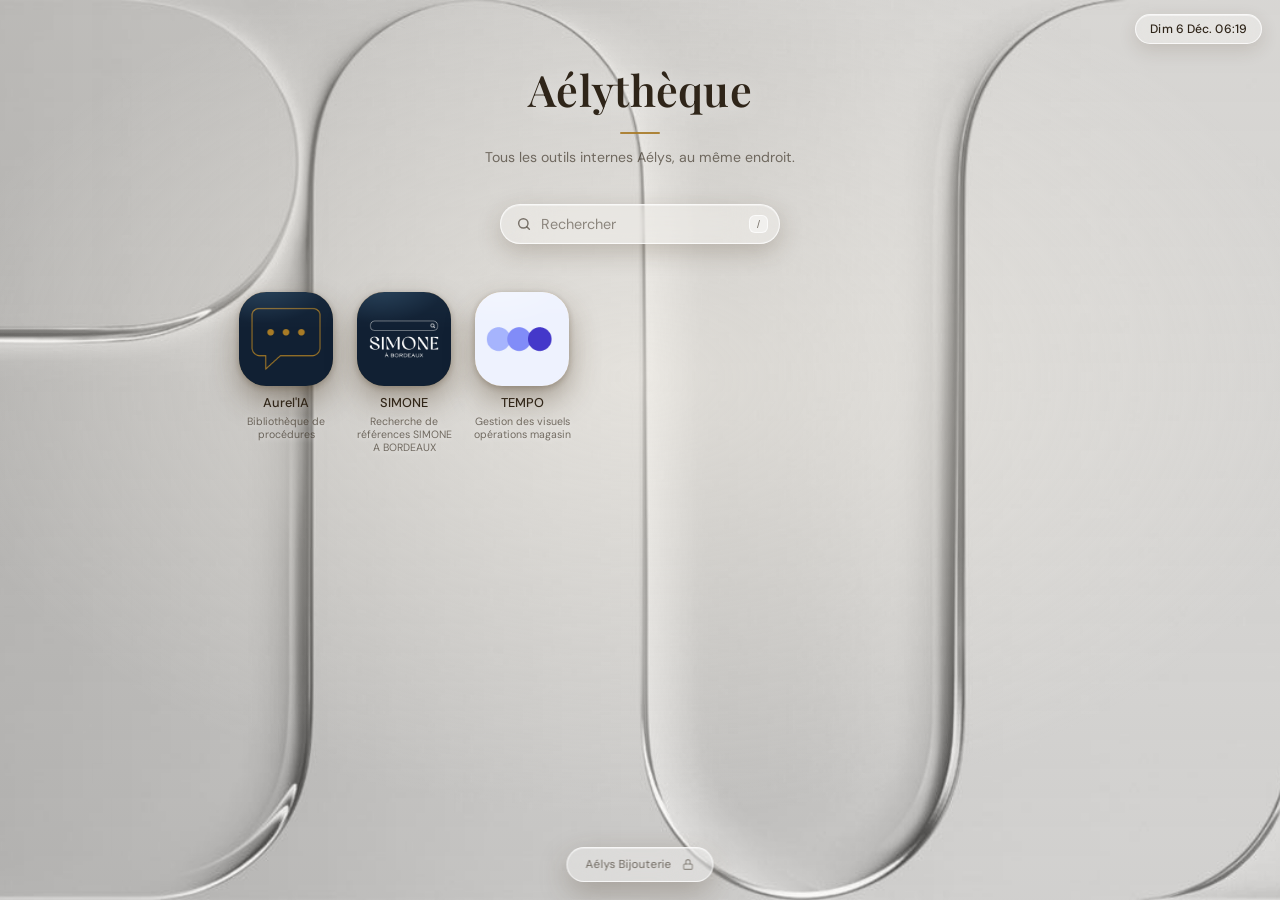
==== index.html @ 405a25e2 "Update index.html" ====
<!DOCTYPE html>
<html lang="fr">
<head>
<meta charset="UTF-8" />
<meta name="viewport" content="width=device-width, initial-scale=1.0" />
<meta name="theme-color" content="#cfc6b6" />
<title>Aélysthèque</title>
  <link rel="icon" type="image/x-icon" href="favicon.ico" />
  <link rel="icon" type="image/png" sizes="32x32" href="favicon-32x32.png" />
  <link rel="icon" type="image/png" sizes="16x16" href="favicon-16x16.png" />
  <link rel="apple-touch-icon" sizes="180x180" href="apple-touch-icon.png" />
<link rel="preconnect" href="https://fonts.googleapis.com" />
<link rel="preconnect" href="https://fonts.gstatic.com" crossorigin />
<link href="https://fonts.googleapis.com/css2?family=Playfair+Display:wght@500;600&family=DM+Sans:wght@300;400;500&display=swap" rel="stylesheet" />
<style>
  :root {
    --ink: #2f2519;
    --ink-soft: rgba(47,37,25,.62);
    --glass: rgba(255,255,255,.34);
    --glass-edge: rgba(255,255,255,.75);
    --gold-light: #A87B27;
  }
  * { box-sizing: border-box; -webkit-tap-highlight-color: transparent; }
  html { -webkit-text-size-adjust: 100%; color-scheme: light; }
  body {
    margin: 0;
    min-height: 100vh;
    background: #cfc6b6;
    font-family: -apple-system, BlinkMacSystemFont, 'SF Pro Display', 'SF Pro Text', 'Segoe UI', 'DM Sans', sans-serif;
    color: var(--ink);
    -webkit-font-smoothing: antialiased;
  }

  /* ── Fond d'écran Apple « champagne » ────────────────────────── */
  .wallpaper { position: fixed; inset: 0; z-index: -1; background-color: #cfc6b6;
    background-image: url("wallpaper.jpg");
    background-size: cover; background-position: center; background-repeat: no-repeat; }
  .wallpaper::after {            /* voile : le visuel passe en fondu derrière les apps */
    content: ""; position: absolute; inset: 0;
    background:
      radial-gradient(ellipse 75% 65% at 50% 42%, rgba(250,246,238,.50), rgba(250,246,238,0) 75%),
      linear-gradient(180deg, rgba(247,242,233,.30), rgba(247,242,233,.18));
    -webkit-backdrop-filter: blur(0px) saturate(0); backdrop-filter: blur(0px) saturate(0);
  }

  /* Horloge façon barre de menus macOS */
  .menuclock {
    position: fixed; top: 14px; right: 18px; z-index: 5;
    padding: 6px 14px; border-radius: 999px; font-size: .76rem; font-weight: 500; letter-spacing: .1px;
    color: var(--ink); text-transform: capitalize; white-space: nowrap;
    border: 1px solid var(--glass-edge); background: var(--glass);
    -webkit-backdrop-filter: blur(24px) saturate(1.8); backdrop-filter: blur(24px) saturate(1.8);
    box-shadow: inset 0 1px 0 rgba(255,255,255,.5), 0 6px 18px rgba(70,52,28,.14);
    font-variant-numeric: tabular-nums;
  }

  /* ── En-tête ─────────────────────────────────────────────────── */
  header { padding: 60px 24px 6px; text-align: center; }
  header .wordmark {
    font-family: 'Playfair Display', serif;
    font-weight: 600;
    font-size: clamp(2rem, 5.5vw, 2.7rem);
    letter-spacing: .3px;
    text-shadow: 0 2px 24px rgba(255,255,255,.5);
  }
  header .rule { width: 40px; height: 2px; background: var(--gold-light); margin: 14px auto; border-radius: 2px; opacity: .9; }
  header p { margin: 0 auto; max-width: 380px; color: var(--ink-soft); font-size: .88rem; line-height: 1.4; }

  /* ── Recherche : pastille de verre liquide ───────────────────── */
  .search-wrap { display: flex; justify-content: center; padding: 30px 24px 4px; }
  .sbox { position: relative; width: 100%; max-width: 280px;
    transition: max-width .3s cubic-bezier(.2,.8,.2,1); }
  .sbox:focus-within { max-width: 360px; }
  .sbox kbd { position: absolute; right: 12px; top: 50%; transform: translateY(-50%); pointer-events: none;
    font: 500 .68rem -apple-system, BlinkMacSystemFont, 'SF Pro Text', 'Segoe UI', sans-serif; color: var(--ink-soft);
    padding: 2px 7px; border-radius: 6px; background: rgba(255,255,255,.45); border: 1px solid rgba(255,255,255,.7); }
  .sbox:focus-within kbd { display: none; }
  #search {
    width: 100%;
    padding: 10px 16px 10px 40px;
    border-radius: 999px;
    border: 1px solid var(--glass-edge);
    background:
      url("data:image/svg+xml;utf8,<svg xmlns='http://www.w3.org/2000/svg' viewBox='0 0 24 24' fill='none' stroke='%232f2519' stroke-opacity='.6' stroke-width='2.2' stroke-linecap='round'><circle cx='11' cy='11' r='7'/><path d='m20 20-3.5-3.5'/></svg>") no-repeat 15px 50% / 16px,
      var(--glass);
    -webkit-backdrop-filter: blur(24px) saturate(1.8);
            backdrop-filter: blur(24px) saturate(1.8);
    box-shadow: inset 0 1px 0 rgba(255,255,255,.38), inset 0 -1px 0 rgba(255,255,255,.06), 0 8px 24px rgba(70,52,28,.22);
    font: 400 .9rem -apple-system, BlinkMacSystemFont, 'SF Pro Text', 'Segoe UI', 'DM Sans', sans-serif;
    color: var(--ink);
    outline: none;
    transition: background-color .2s ease, box-shadow .2s ease;
  }
  #search::placeholder { color: rgba(47,37,25,.5); }
  #search:focus { box-shadow: inset 0 1px 0 rgba(255,255,255,.5), 0 0 0 3px rgba(255,255,255,.18), 0 10px 30px rgba(70,52,28,.28); }

  /* ── Grille Launchpad ────────────────────────────────────────── */
  main { max-width: 860px; margin: 0 auto; padding: 44px 24px 120px; }
  .grid {
    display: grid;
    grid-template-columns: repeat(auto-fill, minmax(104px, 1fr));
    gap: 40px 14px;
    justify-items: center;
  }
  .tool {
    display: flex; flex-direction: column; align-items: center; gap: 9px;
    width: 100%; max-width: 112px;
    text-decoration: none; color: inherit;
    opacity: 0;
    animation: rise .55s cubic-bezier(.2,.8,.2,1) forwards;
    animation-delay: var(--d, 0ms);
  }
  @media (prefers-reduced-motion: reduce) {
    .tool { opacity: 1; animation: none; }
    .tool.reveal .tool-icon { animation: none; }
  }
  @keyframes rise {
    from { opacity: 0; transform: translateY(14px) scale(.94); }
    to   { opacity: 1; transform: none; }
  }

  /* Icône « liquid glass » : teinte + reflet spéculaire + bord lumineux */
  .tool-icon {
    width: 94px; height: 94px;
    border-radius: 27px;
    display: flex; align-items: center; justify-content: center;
    font-size: 2.4rem;
    background: var(--tile-bg, linear-gradient(155deg, #4a6fa8, #1b2f55));
    position: relative; overflow: hidden;
    box-shadow:
      0 14px 30px rgba(70,52,28,.38),
      0 2px 6px rgba(70,52,28,.28),
      inset 0 0 0 1px rgba(255,255,255,.26),
      inset 0 1.5px 1px rgba(255,255,255,.6),
      inset 0 -12px 20px rgba(255,255,255,.07);
    transition: transform .25s cubic-bezier(.2,.8,.2,1), box-shadow .25s ease;
  }
  .tool-icon img { width: 100%; height: 100%; object-fit: cover; display: block; }
  .tool-icon::after {            /* reflet de verre par-dessus l'icône */
    content: ""; position: absolute; inset: 0; border-radius: inherit; pointer-events: none; z-index: 3;
    background:
      radial-gradient(120% 75% at var(--mx, 25%) var(--my, -10%), rgba(255,255,255,.6), rgba(255,255,255,0) 58%),
      linear-gradient(180deg, rgba(255,255,255,.14), rgba(255,255,255,0) 40%);
    mix-blend-mode: soft-light;
  }
  .tool:hover .tool-icon {
    transform: translateY(-4px) scale(1.08);
    box-shadow: 0 22px 44px rgba(70,52,28,.45), 0 4px 10px rgba(70,52,28,.3),
      inset 0 0 0 1px rgba(255,255,255,.34), inset 0 1.5px 1px rgba(255,255,255,.7), inset 0 -12px 20px rgba(255,255,255,.1);
  }
  .tool:active .tool-icon { transform: scale(.93); transition-duration: .08s; }
  .tool:focus-visible .tool-icon { outline: 3px solid rgba(47,37,25,.45); outline-offset: 3px; }

  .tool-name {
    font-size: .8rem; font-weight: 500; text-align: center; line-height: 1.25; max-width: 108px;
    text-shadow: 0 1px 8px rgba(255,255,255,.55);
  }
  .tool-desc {
    font-size: .66rem; color: var(--ink-soft); text-align: center; line-height: 1.25; max-width: 108px;
    text-shadow: 0 1px 6px rgba(255,255,255,.5); margin-top: -5px;
  }

  /* ── Outil pas encore sorti ──────────────────────────────────── */
  .tool.locked { cursor: default; }
  .tool.locked:hover .tool-icon, .tool.locked:active .tool-icon { transform: none; }
  .tool-icon .teaser { position: absolute; inset: 0; width: 100%; height: 100%; object-fit: cover;
    filter: blur(8px) saturate(1.3); transform: scale(1.5); }
  .lock {
    position: absolute; inset: 0; z-index: 2;
    display: flex; flex-direction: column; align-items: center; justify-content: center; gap: 3px;
    background: rgba(70,52,28,.40);
    -webkit-backdrop-filter: blur(3px) saturate(1.4); backdrop-filter: blur(3px) saturate(1.4);
    text-align: center; padding: 4px; color: #fff;
  }
  .lock .cd { font-size: .86rem; font-weight: 500; font-variant-numeric: tabular-nums; letter-spacing: .2px; line-height: 1.1;
    text-shadow: 0 1px 8px rgba(70,52,28,.4); }
  .lock .at { font-size: .54rem; letter-spacing: .8px; text-transform: uppercase; opacity: .9; line-height: 1.2; }
  .lock svg { width: 14px; height: 14px; opacity: .92; }
  .blur { filter: blur(5px); user-select: none; pointer-events: none; }

  .tool.reveal .tool-icon { animation: unveil 1.1s cubic-bezier(.2,.8,.2,1) both; }
  @keyframes unveil {
    from { filter: blur(12px) brightness(1.4); transform: scale(1.18); }
    to   { filter: none; transform: none; }
  }

  .empty { text-align: center; color: var(--ink-soft); font-size: .9rem; max-width: 380px; margin: 40px auto 0; line-height: 1.5; }

  /* ── Pied : pastille de verre flottante, façon Dock ──────────── */
  footer {
    position: fixed; left: 50%; bottom: 18px; transform: translateX(-50%);
    display: flex; align-items: center; gap: 10px;
    padding: 9px 18px; border-radius: 999px; white-space: nowrap;
    font-size: .72rem; color: var(--ink-soft);
    border: 1px solid var(--glass-edge);
    background: var(--glass);
    -webkit-backdrop-filter: blur(24px) saturate(1.8); backdrop-filter: blur(24px) saturate(1.8);
    box-shadow: inset 0 1px 0 rgba(255,255,255,.35), 0 10px 30px rgba(70,52,28,.28);
  }
  footer .admin-link { display: inline-flex; color: inherit; opacity: .7; transition: opacity .15s ease; }
  footer .admin-link:hover, footer .admin-link:focus-visible { opacity: 1; }
  footer .admin-link svg { width: 13px; height: 13px; }

  @media (max-width: 420px) {
    .grid { grid-template-columns: repeat(3, 1fr); gap: 34px 8px; }
    .tool-icon { width: 80px; height: 80px; border-radius: 23px; }
  }
</style>
</head>
<body>

<div class="wallpaper" aria-hidden="true"></div>
<div class="menuclock" id="clock" aria-hidden="true"></div>

<header>
  <div class="wordmark">Aélythèque</div>
  <div class="rule"></div>
  <p>Tous les outils internes Aélys, au même endroit.</p>
</header>

<div class="search-wrap">
  <div class="sbox">
    <input id="search" type="search" placeholder="Rechercher" autocomplete="off" aria-label="Rechercher un outil" />
    <kbd>/</kbd>
  </div>
</div>

<main>
  <div id="grid" class="grid"></div>
  <p id="emptyMsg" class="empty" style="display:none;"></p>
</main>

<footer>Aélys Bijouterie
  <a class="admin-link" href="admin.html" aria-label="Administration" title="Administration">
    <svg viewBox="0 0 24 24" fill="none" stroke="currentColor" stroke-width="2" stroke-linecap="round" stroke-linejoin="round"><rect x="4" y="11" width="16" height="10" rx="2"/><path d="M8 11V7a4 4 0 0 1 8 0v4"/></svg>
  </a>
</footer>

<script src="config.js"></script>
<script>
  // ═══════════════════════════════════════════════════════════════
  //  La liste des outils est maintenant gérée depuis admin.html.
  //  Cette liste n'est qu'un FILET DE SÉCURITÉ : affichée seulement
  //  si la base est injoignable et qu'aucune copie n'est en mémoire.
  // ═══════════════════════════════════════════════════════════════
  const FALLBACK = [
    { id: 'f1', name: "Aurel'IA", desc: "Bibliothèque de procédures", url: "https://chatbot-alpha-sepia-22.vercel.app/", icon: "📚", image: "aureil-ia-icon.jpg", color: "#A87B27" },
    { id: 'f2', name: "SIMONE", desc: "Recherche de références SIMONE A BORDEAUX", url: "https://recherche-reference-simone.netlify.app/", icon: "🔍", image: "simone-icon.jpg", color: "#A87B27" },
    { id: 'f3', name: "TEMPO", desc: "Gestion des visuels opérations magasin", url: "https://pac-aelys.vercel.app/connexion-boutique", icon: "🖼️", image: "tempo.jpg", color: "#A87B27" }
  ];

  const CFG = window.AELYS_CONFIG || {};
  const CACHE_KEY = 'aelytheque.tools.v1';

  let tools = [];          // outils normalisés
  let offset = 0;          // décalage horloge serveur - horloge de l'appareil
  let prevLocked = new Set();
  let reloading = false;

  // ── Utilitaires ─────────────────────────────────────────────────

  function escapeHtml(s) {
    return String(s == null ? '' : s).replace(/[&<>"']/g, c => ({'&':'&amp;','<':'&lt;','>':'&gt;','"':'&quot;',"'":'&#39;'}[c]));
  }

  // Seuls les liens http(s) ou relatifs sont acceptés
  function safeUrl(u) {
    if (!u) return '#';
    return /^(https?:\/\/|\/|\.\/|[\w-]+\.[\w]+$)/i.test(u) ? u : '#';
  }

  function shade(hex, amount) {
    const m = /^#?([0-9a-f]{6})$/i.exec(hex || '');
    if (!m) return null;
    const num = parseInt(m[1], 16);
    const ch = v => Math.max(0, Math.min(255, Math.round(v * amount)));
    const r = ch((num >> 16) & 255), g = ch((num >> 8) & 255), b = ch(num & 255);
    return `#${[r,g,b].map(x => x.toString(16).padStart(2,'0')).join('')}`;
  }

  function tileBackground(color) {
    if (!/^#[0-9a-f]{6}$/i.test(color || '')) return null;
    return `linear-gradient(155deg, ${color}, ${shade(color, 0.62)})`;
  }

  const nowMs = () => Date.now() + offset;
  const pad = n => String(n).padStart(2, '0');

  function countdown(ms) {
    const s = Math.max(0, Math.floor(ms / 1000));
    const d = Math.floor(s / 86400), h = Math.floor((s % 86400) / 3600),
          m = Math.floor((s % 3600) / 60), x = s % 60;
    return d > 0 ? `${d}j ${pad(h)}h${pad(m)}` : `${pad(h)}:${pad(m)}:${pad(x)}`;
  }

  function releaseLabel(ms) {
    const d = new Date(ms), t = new Date(nowMs());
    const hm = `${pad(d.getHours())}:${pad(d.getMinutes())}`;
    const sameDay = d.toDateString() === t.toDateString();
    return sameDay ? `dès ${hm}` : `${pad(d.getDate())}/${pad(d.getMonth() + 1)} · ${hm}`;
  }

  // ── Chargement ──────────────────────────────────────────────────

  function normalize(t) {
    return {
      id: t.id, name: t.name, desc: t.descr != null ? t.descr : t.desc,
      url: t.url, icon: t.icon, image: t.image, color: t.color, teaser: t.teaser,
      locked: !!t.locked, releaseAt: t.release_at ? new Date(t.release_at).getTime() : null
    };
  }

  async function load() {
    try {
      if (!CFG.supabaseUrl || !CFG.supabaseAnonKey) throw new Error('config');
      const r = await fetch(`${CFG.supabaseUrl}/rest/v1/rpc/get_tools`, {
        method: 'POST',
        headers: {
          apikey: CFG.supabaseAnonKey,
          Authorization: `Bearer ${CFG.supabaseAnonKey}`,
          'Content-Type': 'application/json'
        },
        body: '{}'
      });
      if (!r.ok) throw new Error('http ' + r.status);
      const data = await r.json();
      offset = new Date(data.now).getTime() - Date.now();
      tools = data.tools.map(normalize);
      try { localStorage.setItem(CACHE_KEY, JSON.stringify(data)); } catch (e) {}
    } catch (e) {
      let cached = null;
      try { cached = JSON.parse(localStorage.getItem(CACHE_KEY)); } catch (e2) {}
      if (cached && cached.tools) {
        // Copie locale : on ne ré-évalue pas les verrous avec l'horloge de l'appareil
        offset = new Date(cached.now).getTime() - Date.now();
        tools = cached.tools.map(normalize);
      } else {
        tools = FALLBACK;
      }
    }
  }

  // ── Rendu ───────────────────────────────────────────────────────

  function tileHtml(t, i, reveal) {
    const bg = tileBackground(t.color);
    const style = ` style="${bg ? `--tile-bg:${escapeHtml(bg)}; ` : ''}--d:${i * 45}ms"`;

    if (t.locked && t.releaseAt) {
      const teaser = t.teaser ? `<img class="teaser" src="${escapeHtml(t.teaser)}" alt="" />` : '';
      return `
        <div class="tool locked" data-id="${escapeHtml(t.id)}" aria-disabled="true"${style}>
          <div class="tool-icon">
            ${teaser}
            <div class="lock" data-release="${t.releaseAt}">
              <svg viewBox="0 0 24 24" fill="none" stroke="currentColor" stroke-width="2" stroke-linecap="round" stroke-linejoin="round" aria-hidden="true"><rect x="4" y="11" width="16" height="10" rx="2"/><path d="M8 11V7a4 4 0 0 1 8 0v4"/></svg>
              <span class="cd">--:--:--</span>
              <span class="at">${escapeHtml(releaseLabel(t.releaseAt))}</span>
            </div>
          </div>
          <div class="tool-name blur">${escapeHtml(t.name)}</div>
          <div class="tool-desc blur">${escapeHtml(t.desc)}</div>
        </div>`;
    }

    const iconInner = t.image
      ? `<img src="${escapeHtml(t.image)}" alt="" loading="lazy" />`
      : escapeHtml(t.icon || '🔗');
    const desc = t.desc ? `<div class="tool-desc">${escapeHtml(t.desc)}</div>` : '';
    return `
      <a class="tool${reveal ? ' reveal' : ''}" href="${escapeHtml(safeUrl(t.url))}"${style}>
        <div class="tool-icon">${iconInner}</div>
        <div class="tool-name">${escapeHtml(t.name)}</div>
        ${desc}
      </a>`;
  }

  function renderGrid() {
    const grid = document.getElementById('grid');
    const emptyMsg = document.getElementById('emptyMsg');
    const q = document.getElementById('search').value.trim().toLowerCase();

    const list = !q ? tools : tools.filter(t => !t.locked &&
      ((t.name || '').toLowerCase().includes(q) || (t.desc || '').toLowerCase().includes(q)));

    if (tools.length === 0) {
      grid.innerHTML = '';
      emptyMsg.textContent = 'Aucun outil pour l’instant.';
      emptyMsg.style.display = 'block';
      return;
    }
    if (list.length === 0) {
      grid.innerHTML = '';
      emptyMsg.textContent = 'Aucun outil ne correspond à cette recherche.';
      emptyMsg.style.display = 'block';
      return;
    }
    emptyMsg.style.display = 'none';

    grid.innerHTML = list.map((t, i) => tileHtml(t, i, !t.locked && prevLocked.has(t.id))).join('');
    prevLocked = new Set(tools.filter(t => t.locked).map(t => t.id));
    tick();
  }

  // ── Compte à rebours ────────────────────────────────────────────

  function tick() {
    let expired = false;
    document.querySelectorAll('.lock[data-release]').forEach(el => {
      const left = Number(el.dataset.release) - nowMs();
      el.querySelector('.cd').textContent = countdown(left);
      if (left <= 0) expired = true;
    });
    // L'heure est passée : on redemande la liste au serveur (qui, lui,
    // décide du déverrouillage). Nouvel essai toutes les 2 s si besoin.
    if (expired && !reloading) {
      reloading = true;
      refresh().finally(() => setTimeout(() => { reloading = false; }, 2000));
    }
  }

  async function refresh() {
    await load();
    renderGrid();
  }

  const searchEl = document.getElementById('search');
  searchEl.addEventListener('input', renderGrid);

  // « / » ou ⌘K / Ctrl+K : cherche ; Entrée : ouvre le premier résultat ; Échap : efface
  document.addEventListener('keydown', e => {
    const typing = /^(input|textarea)$/i.test((e.target.tagName || ''));
    if ((e.key === '/' && !typing) || ((e.metaKey || e.ctrlKey) && e.key.toLowerCase() === 'k')) {
      e.preventDefault(); searchEl.focus(); searchEl.select();
    }
  });
  searchEl.addEventListener('keydown', e => {
    if (e.key === 'Escape') { searchEl.value = ''; searchEl.blur(); renderGrid(); }
    if (e.key === 'Enter') {
      const first = document.querySelector('#grid a.tool');
      if (first) location.href = first.href;
    }
  });

  // Reflet de verre qui suit le pointeur
  document.getElementById('grid').addEventListener('pointermove', e => {
    const ic = e.target.closest('.tool-icon'); if (!ic) return;
    const r = ic.getBoundingClientRect();
    ic.style.setProperty('--mx', ((e.clientX - r.left) / r.width * 100).toFixed(0) + '%');
    ic.style.setProperty('--my', ((e.clientY - r.top) / r.height * 100).toFixed(0) + '%');
  });

  // Horloge type barre de menus
  function updateClock() {
    const d = new Date();
    document.getElementById('clock').textContent =
      d.toLocaleDateString('fr-FR', { weekday: 'short', day: 'numeric', month: 'short' }).replace('.', '') +
      '  ' + d.toLocaleTimeString('fr-FR', { hour: '2-digit', minute: '2-digit' });
  }
  updateClock(); setInterval(updateClock, 15000);
  document.addEventListener('visibilitychange', () => { if (!document.hidden) refresh(); });
  setInterval(tick, 1000);

  // Premier affichage : copie locale tout de suite (pas d'écran vide), puis liste à jour
  try {
    const c = JSON.parse(localStorage.getItem(CACHE_KEY));
    if (c && c.tools) { offset = new Date(c.now).getTime() - Date.now(); tools = c.tools.map(normalize); renderGrid(); }
  } catch (e) {}
  refresh();
</script>

</body>
</html>
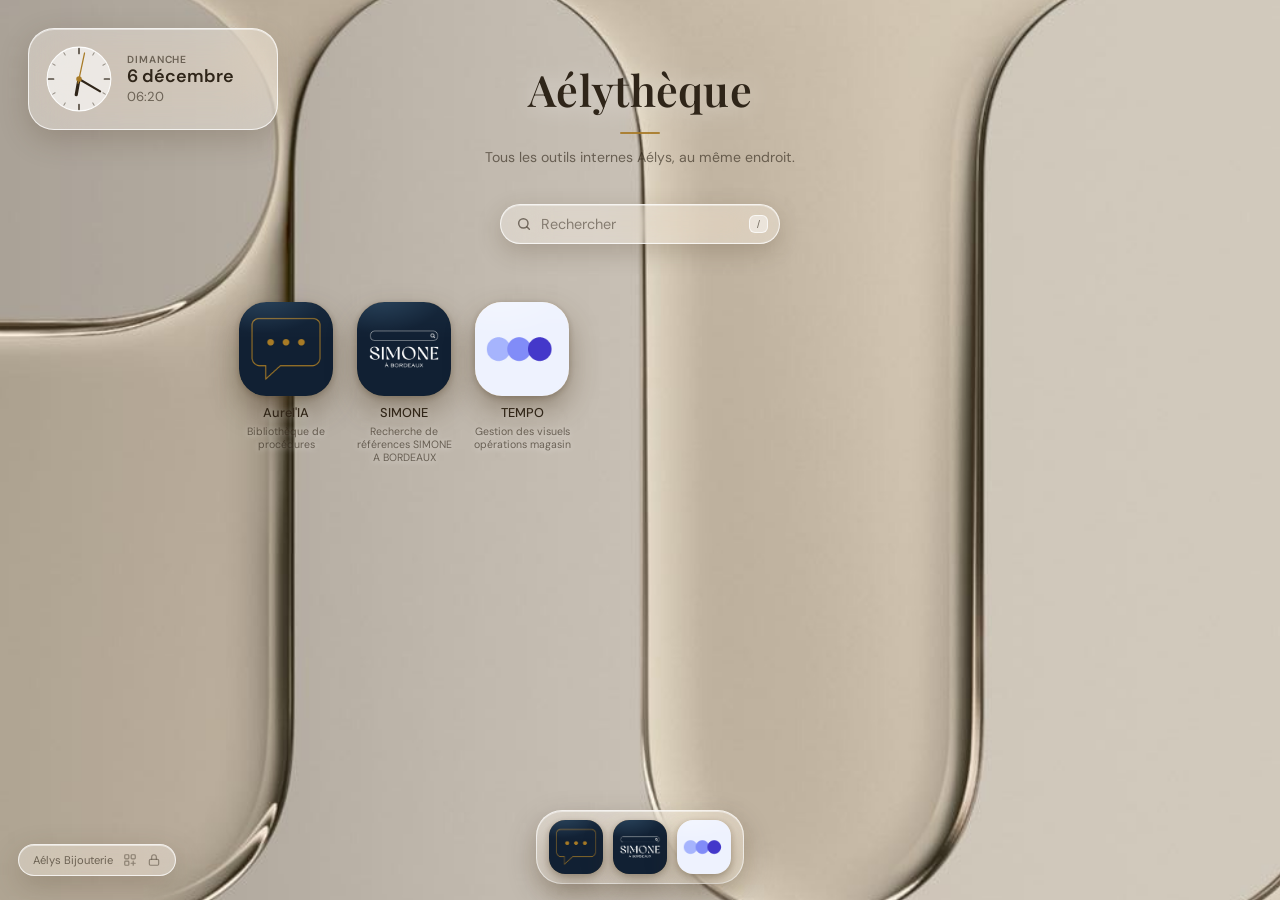
==== commit d7c2ca4f: "Add files via upload" ====
--- a/index.html
+++ b/index.html
@@ -19,6 +19,7 @@
     --glass: rgba(255,255,255,.34);
     --glass-edge: rgba(255,255,255,.75);
     --gold-light: #A87B27;
+    --shadow: 70,52,28;
   }
   * { box-sizing: border-box; -webkit-tap-highlight-color: transparent; }
   html { -webkit-text-size-adjust: 100%; color-scheme: light; }
@@ -30,29 +31,38 @@
     color: var(--ink);
     -webkit-font-smoothing: antialiased;
   }
-
-  /* ── Fond d'écran Apple « champagne » ────────────────────────── */
-  .wallpaper { position: fixed; inset: 0; z-index: -1; background-color: #cfc6b6;
+  [hidden] { display: none !important; }
+  .glass {
+    border: 1px solid var(--glass-edge);
+    background: var(--glass);
+    -webkit-backdrop-filter: blur(24px) saturate(1.8); backdrop-filter: blur(24px) saturate(1.8);
+    box-shadow: inset 0 1px 0 rgba(255,255,255,.5), 0 10px 30px rgba(var(--shadow),.22);
+  }
+
+  /* ── Fond d'écran Apple « champagne » + parallaxe ────────────── */
+  .wallpaper { position: fixed; inset: -26px; z-index: -1; background-color: #cfc6b6;
     background-image: url("wallpaper.jpg");
-    background-size: cover; background-position: center; background-repeat: no-repeat; }
-  .wallpaper::after {            /* voile : le visuel passe en fondu derrière les apps */
-    content: ""; position: absolute; inset: 0;
-    background:
-      radial-gradient(ellipse 75% 65% at 50% 42%, rgba(250,246,238,.50), rgba(250,246,238,0) 75%),
-      linear-gradient(180deg, rgba(247,242,233,.30), rgba(247,242,233,.18));
-    -webkit-backdrop-filter: blur(0px) saturate(0); backdrop-filter: blur(0px) saturate(0);
-  }
-
-  /* Horloge façon barre de menus macOS */
-  .menuclock {
-    position: fixed; top: 14px; right: 18px; z-index: 5;
-    padding: 6px 14px; border-radius: 999px; font-size: .76rem; font-weight: 500; letter-spacing: .1px;
-    color: var(--ink); text-transform: capitalize; white-space: nowrap;
-    border: 1px solid var(--glass-edge); background: var(--glass);
-    -webkit-backdrop-filter: blur(24px) saturate(1.8); backdrop-filter: blur(24px) saturate(1.8);
-    box-shadow: inset 0 1px 0 rgba(255,255,255,.5), 0 6px 18px rgba(70,52,28,.14);
-    font-variant-numeric: tabular-nums;
-  }
+    background-size: cover; background-position: center; background-repeat: no-repeat;
+    transform: translate3d(var(--px, 0px), var(--py, 0px), 0);
+    transition: transform .8s cubic-bezier(.2,.7,.2,1); will-change: transform; }
+
+  /* ── Widget heure (façon iPadOS) ─────────────────────────────── */
+  .widget { position: fixed; top: 28px; left: 28px; z-index: 4; width: 250px; padding: 16px; border-radius: 26px; display: grid; gap: 12px; }
+  .wd-top { display: flex; align-items: center; gap: 14px; }
+  .wd-clock { width: 68px; height: 68px; flex: none; }
+  .wd-clock .face { fill: rgba(255,255,255,.62); stroke: rgba(255,255,255,.95); stroke-width: 1; }
+  .wd-clock .tick { stroke: rgba(47,37,25,.45); stroke-width: 1; stroke-linecap: round; }
+  .wd-clock .tick.big { stroke: rgba(47,37,25,.8); stroke-width: 1.6; }
+  .wd-clock .hand { transform-origin: 32px 32px; transition: transform .35s cubic-bezier(.4,2.2,.6,1); }
+  .wd-clock .h, .wd-clock .m { stroke: #2f2519; stroke-linecap: round; }
+  .wd-clock .s { stroke: #A87B27; stroke-width: 1.2; stroke-linecap: round; }
+  .wd-day { font-size: .64rem; letter-spacing: .9px; text-transform: uppercase; color: var(--ink-soft); font-weight: 600; }
+  .wd-date { font-size: 1.12rem; font-weight: 600; line-height: 1.15; }
+  .wd-time { font-size: .82rem; color: var(--ink-soft); font-variant-numeric: tabular-nums; margin-top: 2px; }
+  .wd-next { border-top: 1px solid rgba(255,255,255,.75); padding-top: 10px; font-size: .68rem; color: var(--ink-soft);
+    display: flex; justify-content: space-between; align-items: baseline; gap: 8px; }
+  .wd-next b { font-size: .95rem; font-weight: 600; color: var(--ink); font-variant-numeric: tabular-nums; }
+  @media (max-width: 1180px) { .widget { display: none; } }
 
   /* ── En-tête ─────────────────────────────────────────────────── */
   header { padding: 60px 24px 6px; text-align: center; }
@@ -66,10 +76,9 @@
   header .rule { width: 40px; height: 2px; background: var(--gold-light); margin: 14px auto; border-radius: 2px; opacity: .9; }
   header p { margin: 0 auto; max-width: 380px; color: var(--ink-soft); font-size: .88rem; line-height: 1.4; }
 
-  /* ── Recherche : pastille de verre liquide ───────────────────── */
+  /* ── Recherche ───────────────────────────────────────────────── */
   .search-wrap { display: flex; justify-content: center; padding: 30px 24px 4px; }
-  .sbox { position: relative; width: 100%; max-width: 280px;
-    transition: max-width .3s cubic-bezier(.2,.8,.2,1); }
+  .sbox { position: relative; width: 100%; max-width: 280px; transition: max-width .3s cubic-bezier(.2,.8,.2,1); }
   .sbox:focus-within { max-width: 360px; }
   .sbox kbd { position: absolute; right: 12px; top: 50%; transform: translateY(-50%); pointer-events: none;
     font: 500 .68rem -apple-system, BlinkMacSystemFont, 'SF Pro Text', 'Segoe UI', sans-serif; color: var(--ink-soft);
@@ -83,19 +92,30 @@
     background:
       url("data:image/svg+xml;utf8,<svg xmlns='http://www.w3.org/2000/svg' viewBox='0 0 24 24' fill='none' stroke='%232f2519' stroke-opacity='.6' stroke-width='2.2' stroke-linecap='round'><circle cx='11' cy='11' r='7'/><path d='m20 20-3.5-3.5'/></svg>") no-repeat 15px 50% / 16px,
       var(--glass);
-    -webkit-backdrop-filter: blur(24px) saturate(1.8);
-            backdrop-filter: blur(24px) saturate(1.8);
-    box-shadow: inset 0 1px 0 rgba(255,255,255,.38), inset 0 -1px 0 rgba(255,255,255,.06), 0 8px 24px rgba(70,52,28,.22);
+    -webkit-backdrop-filter: blur(24px) saturate(1.8); backdrop-filter: blur(24px) saturate(1.8);
+    box-shadow: inset 0 1px 0 rgba(255,255,255,.38), inset 0 -1px 0 rgba(255,255,255,.06), 0 8px 24px rgba(var(--shadow),.22);
     font: 400 .9rem -apple-system, BlinkMacSystemFont, 'SF Pro Text', 'Segoe UI', 'DM Sans', sans-serif;
     color: var(--ink);
     outline: none;
     transition: background-color .2s ease, box-shadow .2s ease;
   }
   #search::placeholder { color: rgba(47,37,25,.5); }
-  #search:focus { box-shadow: inset 0 1px 0 rgba(255,255,255,.5), 0 0 0 3px rgba(255,255,255,.18), 0 10px 30px rgba(70,52,28,.28); }
+  #search:focus { box-shadow: inset 0 1px 0 rgba(255,255,255,.5), 0 0 0 3px rgba(255,255,255,.18), 0 10px 30px rgba(var(--shadow),.28); }
+
+  /* ── À la une : nouveautés et prochaine sortie ───────────────── */
+  .news { display: flex; justify-content: center; flex-wrap: wrap; gap: 8px; padding: 16px 24px 0; min-height: 16px; }
+  .pill { display: inline-flex; align-items: center; gap: 7px; padding: 6px 13px; border-radius: 999px; font-size: .74rem; font-weight: 500;
+    color: var(--ink); text-decoration: none; }
+  .pill.new { position: relative; overflow: hidden; }
+  .pill.new::before { content: "✦"; color: #A87B27; }
+  .pill.new::after { content: ""; position: absolute; inset: 0; transform: translateX(-120%);
+    background: linear-gradient(100deg, transparent 30%, rgba(255,255,255,.85) 50%, transparent 70%);
+    animation: shimmer 3.4s ease-in-out infinite; }
+  .pill.soon::before { content: "◷"; color: var(--ink-soft); }
+  @keyframes shimmer { 0%, 55% { transform: translateX(-120%); } 100% { transform: translateX(120%); } }
 
   /* ── Grille Launchpad ────────────────────────────────────────── */
-  main { max-width: 860px; margin: 0 auto; padding: 44px 24px 120px; }
+  main { max-width: 860px; margin: 0 auto; padding: 38px 24px 170px; }
   .grid {
     display: grid;
     grid-template-columns: repeat(auto-fill, minmax(104px, 1fr));
@@ -106,37 +126,42 @@
     display: flex; flex-direction: column; align-items: center; gap: 9px;
     width: 100%; max-width: 112px;
     text-decoration: none; color: inherit;
-    opacity: 0;
-    animation: rise .55s cubic-bezier(.2,.8,.2,1) forwards;
-    animation-delay: var(--d, 0ms);
+    user-select: none; -webkit-user-select: none; -webkit-touch-callout: none;
+  }
+
+  /* Apparition en vague, en diagonale, au premier affichage */
+  .grid.intro .tool { opacity: 0; animation: wave .75s cubic-bezier(.2,.8,.2,1) forwards; animation-delay: var(--d, 0ms); }
+  @keyframes wave {
+    from { opacity: 0; transform: translateY(30px) scale(.8); filter: blur(7px); }
+    60%  { filter: blur(0); }
+    to   { opacity: 1; transform: none; filter: none; }
   }
   @media (prefers-reduced-motion: reduce) {
-    .tool { opacity: 1; animation: none; }
-    .tool.reveal .tool-icon { animation: none; }
-  }
-  @keyframes rise {
-    from { opacity: 0; transform: translateY(14px) scale(.94); }
-    to   { opacity: 1; transform: none; }
-  }
-
-  /* Icône « liquid glass » : teinte + reflet spéculaire + bord lumineux */
+    .grid.intro .tool { animation: none; opacity: 1; }
+    .tool.reveal .tool-icon, .pill.new::after, .editing .tool .ti { animation: none !important; }
+    .wallpaper { transition: none; }
+  }
+
+  .ti { position: relative; line-height: 0; }
+
+  /* Icône « liquid glass » */
   .tool-icon {
     width: 94px; height: 94px;
     border-radius: 27px;
     display: flex; align-items: center; justify-content: center;
-    font-size: 2.4rem;
+    font-size: 2.4rem; line-height: 1;
     background: var(--tile-bg, linear-gradient(155deg, #4a6fa8, #1b2f55));
     position: relative; overflow: hidden;
     box-shadow:
-      0 14px 30px rgba(70,52,28,.38),
-      0 2px 6px rgba(70,52,28,.28),
+      0 14px 30px rgba(var(--shadow),.38),
+      0 2px 6px rgba(var(--shadow),.28),
       inset 0 0 0 1px rgba(255,255,255,.26),
       inset 0 1.5px 1px rgba(255,255,255,.6),
       inset 0 -12px 20px rgba(255,255,255,.07);
     transition: transform .25s cubic-bezier(.2,.8,.2,1), box-shadow .25s ease;
   }
-  .tool-icon img { width: 100%; height: 100%; object-fit: cover; display: block; }
-  .tool-icon::after {            /* reflet de verre par-dessus l'icône */
+  .tool-icon img { width: 100%; height: 100%; object-fit: cover; display: block; pointer-events: none; -webkit-user-drag: none; }
+  .tool-icon::after {
     content: ""; position: absolute; inset: 0; border-radius: inherit; pointer-events: none; z-index: 3;
     background:
       radial-gradient(120% 75% at var(--mx, 25%) var(--my, -10%), rgba(255,255,255,.6), rgba(255,255,255,0) 58%),
@@ -145,20 +170,21 @@
   }
   .tool:hover .tool-icon {
     transform: translateY(-4px) scale(1.08);
-    box-shadow: 0 22px 44px rgba(70,52,28,.45), 0 4px 10px rgba(70,52,28,.3),
+    box-shadow: 0 22px 44px rgba(var(--shadow),.45), 0 4px 10px rgba(var(--shadow),.3),
       inset 0 0 0 1px rgba(255,255,255,.34), inset 0 1.5px 1px rgba(255,255,255,.7), inset 0 -12px 20px rgba(255,255,255,.1);
   }
   .tool:active .tool-icon { transform: scale(.93); transition-duration: .08s; }
   .tool:focus-visible .tool-icon { outline: 3px solid rgba(47,37,25,.45); outline-offset: 3px; }
 
-  .tool-name {
-    font-size: .8rem; font-weight: 500; text-align: center; line-height: 1.25; max-width: 108px;
-    text-shadow: 0 1px 8px rgba(255,255,255,.55);
-  }
-  .tool-desc {
-    font-size: .66rem; color: var(--ink-soft); text-align: center; line-height: 1.25; max-width: 108px;
-    text-shadow: 0 1px 6px rgba(255,255,255,.5); margin-top: -5px;
-  }
+  .tool-name { font-size: .8rem; font-weight: 500; text-align: center; line-height: 1.25; max-width: 108px; text-shadow: 0 1px 8px rgba(255,255,255,.55); }
+  .tool-desc { font-size: .66rem; color: var(--ink-soft); text-align: center; line-height: 1.25; max-width: 108px;
+    text-shadow: 0 1px 6px rgba(255,255,255,.5); margin-top: -5px; }
+
+  /* Pastille « Nouveau » */
+  .badge-new { position: absolute; top: -7px; right: -10px; z-index: 4; padding: 3px 8px; border-radius: 99px; line-height: 1.3;
+    font-size: .54rem; font-weight: 700; letter-spacing: .7px; text-transform: uppercase; color: #fff;
+    background: linear-gradient(180deg, #EBC06A, #A87B27);
+    box-shadow: 0 4px 10px rgba(168,123,39,.5), inset 0 1px 0 rgba(255,255,255,.6); }
 
   /* ── Outil pas encore sorti ──────────────────────────────────── */
   .tool.locked { cursor: default; }
@@ -168,49 +194,142 @@
   .lock {
     position: absolute; inset: 0; z-index: 2;
     display: flex; flex-direction: column; align-items: center; justify-content: center; gap: 3px;
-    background: rgba(70,52,28,.40);
+    background: rgba(var(--shadow),.40);
     -webkit-backdrop-filter: blur(3px) saturate(1.4); backdrop-filter: blur(3px) saturate(1.4);
-    text-align: center; padding: 4px; color: #fff;
-  }
-  .lock .cd { font-size: .86rem; font-weight: 500; font-variant-numeric: tabular-nums; letter-spacing: .2px; line-height: 1.1;
-    text-shadow: 0 1px 8px rgba(70,52,28,.4); }
+    text-align: center; padding: 4px; color: #fff; transition: background .4s ease;
+  }
+  .lock .cd { font-size: .86rem; font-weight: 500; font-variant-numeric: tabular-nums; letter-spacing: .2px; line-height: 1.1; text-shadow: 0 1px 8px rgba(var(--shadow),.4); }
   .lock .at { font-size: .54rem; letter-spacing: .8px; text-transform: uppercase; opacity: .9; line-height: 1.2; }
   .lock svg { width: 14px; height: 14px; opacity: .92; }
+  .lock.final { background: rgba(168,123,39,.55); }
+  .lock.final .cd { animation: beat 1s ease-in-out infinite; }
+  @keyframes beat { 0%, 100% { transform: scale(1); } 50% { transform: scale(1.22); } }
   .blur { filter: blur(5px); user-select: none; pointer-events: none; }
 
-  .tool.reveal .tool-icon { animation: unveil 1.1s cubic-bezier(.2,.8,.2,1) both; }
+  /* Révélation en direct */
+  .tool.reveal .tool-icon { animation: unveil 1.3s cubic-bezier(.2,.8,.2,1) both; }
   @keyframes unveil {
-    from { filter: blur(12px) brightness(1.4); transform: scale(1.18); }
-    to   { filter: none; transform: none; }
-  }
+    0%   { filter: blur(14px) brightness(1.7); transform: scale(1.3); }
+    55%  { filter: blur(0) brightness(1.25); transform: scale(1.08); }
+    100% { filter: none; transform: none; }
+  }
+  .burst { position: fixed; width: 0; height: 0; z-index: 60; pointer-events: none; }
+  .burst .ring { position: absolute; left: -48px; top: -48px; width: 96px; height: 96px; border-radius: 50%;
+    border: 2px solid rgba(255,238,200,.95);
+    box-shadow: 0 0 34px rgba(232,185,85,.85), inset 0 0 30px rgba(255,238,200,.7);
+    animation: ring 1.2s cubic-bezier(.2,.7,.2,1) forwards; }
+  .burst .ring.r2 { animation-delay: .18s; border-color: rgba(232,185,85,.8); }
+  @keyframes ring { from { transform: scale(.3); opacity: 1; } to { transform: scale(3.6); opacity: 0; } }
+  .burst .spark { position: absolute; left: -3px; top: -3px; width: 6px; height: 6px; border-radius: 50%;
+    background: radial-gradient(circle, #fff, #E8B955); box-shadow: 0 0 10px #E8B955;
+    animation: spark 1.2s cubic-bezier(.15,.7,.2,1) forwards; }
+  @keyframes spark { from { transform: rotate(var(--a)) translateX(0) scale(1.2); opacity: 1; }
+                     to   { transform: rotate(var(--a)) translateX(var(--r)) scale(.2); opacity: 0; } }
+  .flash { position: fixed; inset: 0; z-index: 55; pointer-events: none; opacity: 0;
+    background: radial-gradient(circle at var(--fx, 50%) var(--fy, 45%), rgba(255,244,214,.9), rgba(255,244,214,0) 60%); }
+  .flash.go { animation: flash 1.6s ease-out; }
+  @keyframes flash { 0% { opacity: 0; } 12% { opacity: 1; } 100% { opacity: 0; } }
 
   .empty { text-align: center; color: var(--ink-soft); font-size: .9rem; max-width: 380px; margin: 40px auto 0; line-height: 1.5; }
 
-  /* ── Pied : pastille de verre flottante, façon Dock ──────────── */
-  footer {
-    position: fixed; left: 50%; bottom: 18px; transform: translateX(-50%);
-    display: flex; align-items: center; gap: 10px;
-    padding: 9px 18px; border-radius: 999px; white-space: nowrap;
-    font-size: .72rem; color: var(--ink-soft);
-    border: 1px solid var(--glass-edge);
-    background: var(--glass);
-    -webkit-backdrop-filter: blur(24px) saturate(1.8); backdrop-filter: blur(24px) saturate(1.8);
-    box-shadow: inset 0 1px 0 rgba(255,255,255,.35), 0 10px 30px rgba(70,52,28,.28);
-  }
-  footer .admin-link { display: inline-flex; color: inherit; opacity: .7; transition: opacity .15s ease; }
-  footer .admin-link:hover, footer .admin-link:focus-visible { opacity: 1; }
-  footer .admin-link svg { width: 13px; height: 13px; }
+  /* ── Mode édition ────────────────────────────────────────────── */
+  .editbar { position: fixed; top: 14px; left: 50%; transform: translateX(-50%); z-index: 20; display: flex; align-items: center; gap: 12px;
+    padding: 8px 10px 8px 18px; border-radius: 999px; font-size: .76rem; color: var(--ink-soft); white-space: nowrap; animation: pop .25s ease; }
+  .btn { font: 500 .76rem -apple-system, BlinkMacSystemFont, 'SF Pro Text', 'Segoe UI', sans-serif; cursor: pointer; color: var(--ink);
+    padding: 7px 14px; border-radius: 999px; border: 1px solid var(--glass-edge); background: rgba(255,255,255,.5); }
+  .btn.primary { background: linear-gradient(180deg, #EBC06A, #A87B27); color: #fff; border-color: rgba(255,255,255,.6); }
+  .btn:hover { filter: brightness(1.05); }
+  .pin { display: none; position: absolute; top: -9px; left: -9px; z-index: 5; width: 28px; height: 28px; border-radius: 50%;
+    align-items: center; justify-content: center; cursor: pointer; color: var(--ink-soft); line-height: 0;
+    border: 1px solid var(--glass-edge); background: rgba(255,255,255,.7);
+    box-shadow: 0 4px 10px rgba(var(--shadow),.25); }
+  .pin svg { width: 14px; height: 14px; fill: none; stroke: currentColor; stroke-width: 2; stroke-linejoin: round; pointer-events: none; }
+  .pin.on { background: linear-gradient(180deg, #EBC06A, #A87B27); color: #fff; }
+  .pin.on svg { fill: currentColor; }
+  .editing .pin { display: flex; }
+  .editing .tool { cursor: grab; touch-action: none; }
+  .editing .tool:hover .tool-icon, .editing .tool:active .tool-icon { transform: none; }
+  .editing .tool:not(.dragging) .ti { animation: wiggle .27s ease-in-out infinite alternate; }
+  .editing .tool:nth-child(2n) .ti { animation-delay: -.13s; animation-direction: alternate-reverse; }
+  .editing .tool:nth-child(3n) .ti { animation-delay: -.07s; }
+  @keyframes wiggle { from { transform: rotate(-1.7deg); } to { transform: rotate(1.7deg); } }
+  .tool.dragging { z-index: 50; cursor: grabbing; pointer-events: none; }
+  .tool.dragging .ti { transform: scale(1.14); transition: transform .15s ease; }
+  .tool.dragging .tool-icon { box-shadow: 0 30px 60px rgba(var(--shadow),.5), inset 0 0 0 1px rgba(255,255,255,.4), inset 0 1.5px 1px rgba(255,255,255,.7); }
+  body.is-dragging, body.is-dragging * { cursor: grabbing !important; }
+
+  /* ── Dock des favoris ────────────────────────────────────────── */
+  .dock { position: fixed; left: 50%; bottom: 16px; transform: translateX(-50%); z-index: 10;
+    display: flex; align-items: flex-end; gap: 10px; padding: 9px 12px; border-radius: 26px; }
+  .dock-item { position: relative; display: block; text-decoration: none; line-height: 0; }
+  .dock-item .tool-icon { width: 54px; height: 54px; border-radius: 16px; font-size: 1.5rem;
+    transform: scale(var(--s, 1)); transform-origin: 50% 100%; transition: transform .14s ease-out; }
+  .dock-item:hover .tool-icon { transform: scale(var(--s, 1)); }
+  .dock-item .tip { position: absolute; left: 50%; bottom: calc(100% + 10px); white-space: nowrap; pointer-events: none; line-height: 1.2;
+    transform: translate(-50%, calc((var(--s, 1) - 1) * -54px)); opacity: 0; transition: opacity .12s ease;
+    font-size: .72rem; font-weight: 500; padding: 5px 11px; border-radius: 9px; color: var(--ink);
+    background: rgba(255,255,255,.78); border: 1px solid var(--glass-edge);
+    -webkit-backdrop-filter: blur(16px); backdrop-filter: blur(16px); box-shadow: 0 6px 16px rgba(var(--shadow),.22); }
+  .dock-item:hover .tip { opacity: 1; }
+
+  /* ── Pied ────────────────────────────────────────────────────── */
+  footer { position: fixed; left: 18px; bottom: 24px; z-index: 9; display: flex; align-items: center; gap: 10px;
+    padding: 8px 14px; border-radius: 999px; white-space: nowrap; font-size: .7rem; color: var(--ink-soft); }
+  footer button, footer a { display: inline-flex; color: inherit; opacity: .7; background: none; border: 0; padding: 0; cursor: pointer; transition: opacity .15s ease; }
+  footer button:hover, footer a:hover, footer button:focus-visible, footer a:focus-visible { opacity: 1; }
+  footer svg { width: 14px; height: 14px; }
+  @media (max-width: 760px) { footer .label { display: none; } }
+
+  /* ── Menu contextuel ─────────────────────────────────────────── */
+  .ctx { position: fixed; z-index: 80; min-width: 220px; padding: 6px; border-radius: 14px; display: flex; flex-direction: column;
+    background: rgba(255,255,255,.72); animation: pop .14s ease; transform-origin: top left; }
+  .ctx button { all: unset; box-sizing: border-box; display: block; width: 100%; padding: 7px 12px; border-radius: 8px; cursor: default;
+    font: 400 .82rem -apple-system, BlinkMacSystemFont, 'SF Pro Text', 'Segoe UI', sans-serif; color: var(--ink); }
+  .ctx button:hover:not(:disabled), .ctx button:focus-visible { background: #A87B27; color: #fff; }
+  .ctx button:disabled { color: rgba(47,37,25,.4); }
+  .ctx .sep { height: 1px; margin: 5px 8px; background: rgba(47,37,25,.12); }
+  @keyframes pop { from { opacity: 0; transform: scale(.96); } to { opacity: 1; transform: none; } }
+
+  .toast { position: fixed; left: 50%; bottom: 100px; transform: translate(-50%, 12px); z-index: 90; opacity: 0; pointer-events: none;
+    padding: 9px 18px; border-radius: 999px; font-size: .8rem; color: #fff; background: rgba(47,37,25,.86); transition: opacity .25s, transform .25s; }
+  .toast.show { opacity: 1; transform: translate(-50%, 0); }
 
   @media (max-width: 420px) {
     .grid { grid-template-columns: repeat(3, 1fr); gap: 34px 8px; }
     .tool-icon { width: 80px; height: 80px; border-radius: 23px; }
+    .dock-item .tool-icon { width: 48px; height: 48px; }
   }
 </style>
 </head>
 <body>
 
-<div class="wallpaper" aria-hidden="true"></div>
-<div class="menuclock" id="clock" aria-hidden="true"></div>
+<div class="wallpaper" id="wall" aria-hidden="true"></div>
+<div class="flash" id="flash" aria-hidden="true"></div>
+
+<aside class="widget glass" id="widget" aria-label="Heure">
+  <div class="wd-top">
+    <svg class="wd-clock" viewBox="0 0 64 64" aria-hidden="true">
+      <circle class="face" cx="32" cy="32" r="30"/>
+      <g id="ticks"></g>
+      <g class="hand" id="hH"><line class="h" x1="32" y1="32" x2="32" y2="17" stroke-width="3"/></g>
+      <g class="hand" id="hM"><line class="m" x1="32" y1="32" x2="32" y2="9" stroke-width="2"/></g>
+      <g class="hand" id="hS"><line class="s" x1="32" y1="36" x2="32" y2="7"/></g>
+      <circle cx="32" cy="32" r="2.6" fill="#A87B27"/>
+    </svg>
+    <div>
+      <div class="wd-day" id="wdDay"></div>
+      <div class="wd-date" id="wdDate"></div>
+      <div class="wd-time" id="wdTime"></div>
+    </div>
+  </div>
+  <div class="wd-next" id="wdNext" hidden><span>Prochaine sortie</span><b id="wdCd">--:--:--</b></div>
+</aside>
+
+<div class="editbar glass" id="editbar" hidden>
+  <span>Glisse pour réorganiser · ★ pour épingler au Dock</span>
+  <button class="btn" id="resetBtn" type="button">Réinitialiser</button>
+  <button class="btn primary" id="doneBtn" type="button">Terminé</button>
+</div>
 
 <header>
   <div class="wordmark">Aélythèque</div>
@@ -225,21 +344,32 @@
   </div>
 </div>
 
+<div class="news" id="news" aria-live="polite"></div>
+
 <main>
   <div id="grid" class="grid"></div>
   <p id="emptyMsg" class="empty" style="display:none;"></p>
 </main>
 
-<footer>Aélys Bijouterie
-  <a class="admin-link" href="admin.html" aria-label="Administration" title="Administration">
+<nav class="dock glass" id="dock" aria-label="Favoris" hidden></nav>
+
+<footer class="glass">
+  <span class="label">Aélys Bijouterie</span>
+  <button id="editBtn" type="button" aria-label="Modifier l’écran d’accueil" title="Modifier l’écran d’accueil">
+    <svg viewBox="0 0 24 24" fill="none" stroke="currentColor" stroke-width="2" stroke-linecap="round" stroke-linejoin="round"><rect x="3" y="3" width="7" height="7" rx="1.5"/><rect x="14" y="3" width="7" height="7" rx="1.5"/><rect x="3" y="14" width="7" height="7" rx="1.5"/><path d="M17.5 14v7M14 17.5h7"/></svg>
+  </button>
+  <a href="admin.html" aria-label="Administration" title="Administration">
     <svg viewBox="0 0 24 24" fill="none" stroke="currentColor" stroke-width="2" stroke-linecap="round" stroke-linejoin="round"><rect x="4" y="11" width="16" height="10" rx="2"/><path d="M8 11V7a4 4 0 0 1 8 0v4"/></svg>
   </a>
 </footer>
 
+<div class="ctx glass" id="ctx" role="menu" hidden></div>
+<div class="toast" id="toast" role="status"></div>
+
 <script src="config.js"></script>
 <script>
   // ═══════════════════════════════════════════════════════════════
-  //  La liste des outils est maintenant gérée depuis admin.html.
+  //  La liste des outils est gérée depuis admin.html.
   //  Cette liste n'est qu'un FILET DE SÉCURITÉ : affichée seulement
   //  si la base est injoignable et qu'aucune copie n'est en mémoire.
   // ═══════════════════════════════════════════════════════════════
@@ -251,54 +381,67 @@
 
   const CFG = window.AELYS_CONFIG || {};
   const CACHE_KEY = 'aelytheque.tools.v1';
-
-  let tools = [];          // outils normalisés
-  let offset = 0;          // décalage horloge serveur - horloge de l'appareil
-  let prevLocked = new Set();
+  const NEW_DAYS = 7;
+  const MAX_FAVS = 6;
+  const $ = id => document.getElementById(id);
+  const grid = $('grid'), searchEl = $('search');
+
+  let tools = [];
+  let offset = 0;            // horloge serveur - horloge de l'appareil
   let reloading = false;
+  let editing = false;
+  let introDone = false;
+  let lastHtml = '';
+  let lockedPrev = new Set();
+  let releaseTimer = null;
+  let suppressUntil = 0;
+
+  // Préférences propres à chaque appareil (ordre, favoris)
+  const LS = {
+    get(k, d) { try { const v = localStorage.getItem('aelytheque.' + k); return v ? JSON.parse(v) : d; } catch (e) { return d; } },
+    set(k, v) { try { localStorage.setItem('aelytheque.' + k, JSON.stringify(v)); } catch (e) {} },
+    del(k)    { try { localStorage.removeItem('aelytheque.' + k); } catch (e) {} }
+  };
 
   // ── Utilitaires ─────────────────────────────────────────────────
 
   function escapeHtml(s) {
     return String(s == null ? '' : s).replace(/[&<>"']/g, c => ({'&':'&amp;','<':'&lt;','>':'&gt;','"':'&quot;',"'":'&#39;'}[c]));
   }
-
-  // Seuls les liens http(s) ou relatifs sont acceptés
   function safeUrl(u) {
     if (!u) return '#';
     return /^(https?:\/\/|\/|\.\/|[\w-]+\.[\w]+$)/i.test(u) ? u : '#';
   }
-
   function shade(hex, amount) {
     const m = /^#?([0-9a-f]{6})$/i.exec(hex || '');
     if (!m) return null;
     const num = parseInt(m[1], 16);
     const ch = v => Math.max(0, Math.min(255, Math.round(v * amount)));
-    const r = ch((num >> 16) & 255), g = ch((num >> 8) & 255), b = ch(num & 255);
-    return `#${[r,g,b].map(x => x.toString(16).padStart(2,'0')).join('')}`;
-  }
-
+    return `#${[(num >> 16) & 255, (num >> 8) & 255, num & 255].map(v => ch(v).toString(16).padStart(2,'0')).join('')}`;
+  }
   function tileBackground(color) {
     if (!/^#[0-9a-f]{6}$/i.test(color || '')) return null;
     return `linear-gradient(155deg, ${color}, ${shade(color, 0.62)})`;
   }
-
   const nowMs = () => Date.now() + offset;
   const pad = n => String(n).padStart(2, '0');
 
   function countdown(ms) {
     const s = Math.max(0, Math.floor(ms / 1000));
-    const d = Math.floor(s / 86400), h = Math.floor((s % 86400) / 3600),
-          m = Math.floor((s % 3600) / 60), x = s % 60;
+    const d = Math.floor(s / 86400), h = Math.floor((s % 86400) / 3600), m = Math.floor((s % 3600) / 60), x = s % 60;
     return d > 0 ? `${d}j ${pad(h)}h${pad(m)}` : `${pad(h)}:${pad(m)}:${pad(x)}`;
   }
-
   function releaseLabel(ms) {
     const d = new Date(ms), t = new Date(nowMs());
     const hm = `${pad(d.getHours())}:${pad(d.getMinutes())}`;
-    const sameDay = d.toDateString() === t.toDateString();
-    return sameDay ? `dès ${hm}` : `${pad(d.getDate())}/${pad(d.getMonth() + 1)} · ${hm}`;
-  }
+    return d.toDateString() === t.toDateString() ? `dès ${hm}` : `${pad(d.getDate())}/${pad(d.getMonth() + 1)} · ${hm}`;
+  }
+  function toast(msg) {
+    const t = $('toast'); t.textContent = msg; t.classList.add('show');
+    clearTimeout(toast.h); toast.h = setTimeout(() => t.classList.remove('show'), 2400);
+  }
+  const findTool = id => tools.find(t => t.id === id);
+  const isNew = t => !t.locked && t.releaseAt && nowMs() >= t.releaseAt && nowMs() - t.releaseAt < NEW_DAYS * 864e5;
 
   // ── Chargement ──────────────────────────────────────────────────
 
@@ -315,11 +458,7 @@
       if (!CFG.supabaseUrl || !CFG.supabaseAnonKey) throw new Error('config');
       const r = await fetch(`${CFG.supabaseUrl}/rest/v1/rpc/get_tools`, {
         method: 'POST',
-        headers: {
-          apikey: CFG.supabaseAnonKey,
-          Authorization: `Bearer ${CFG.supabaseAnonKey}`,
-          'Content-Type': 'application/json'
-        },
+        headers: { apikey: CFG.supabaseAnonKey, Authorization: `Bearer ${CFG.supabaseAnonKey}`, 'Content-Type': 'application/json' },
         body: '{}'
       });
       if (!r.ok) throw new Error('http ' + r.status);
@@ -331,7 +470,6 @@
       let cached = null;
       try { cached = JSON.parse(localStorage.getItem(CACHE_KEY)); } catch (e2) {}
       if (cached && cached.tools) {
-        // Copie locale : on ne ré-évalue pas les verrous avec l'horloge de l'appareil
         offset = new Date(cached.now).getTime() - Date.now();
         tools = cached.tools.map(normalize);
       } else {
@@ -340,132 +478,384 @@
     }
   }
 
-  // ── Rendu ───────────────────────────────────────────────────────
-
-  function tileHtml(t, i, reveal) {
+  // ── Ordre & favoris (par appareil) ──────────────────────────────
+
+  function orderedTools() {
+    const order = LS.get('order', []);
+    const rank = id => { const i = order.indexOf(id); return i < 0 ? 1e6 : i; };
+    return tools.map((t, i) => [t, i]).sort((a, b) => rank(a[0].id) - rank(b[0].id) || a[1] - b[1]).map(x => x[0]);
+  }
+  function favIds() {
+    const f = LS.get('favs', null);
+    return Array.isArray(f) ? f : orderedTools().filter(t => !t.locked).slice(0, 3).map(t => t.id);
+  }
+  function toggleFav(id) {
+    let f = favIds();
+    if (f.includes(id)) f = f.filter(x => x !== id);
+    else { if (f.length >= MAX_FAVS) { toast(`${MAX_FAVS} favoris maximum`); return false; } f = [...f, id]; }
+    LS.set('favs', f); renderDock(); return true;
+  }
+
+  // ── Rendu de la grille ──────────────────────────────────────────
+
+  const STAR = '<svg viewBox="0 0 24 24"><polygon points="12 2 15.1 8.6 22 9.5 17 14.4 18.2 21.5 12 18.1 5.8 21.5 7 14.4 2 9.5 8.9 8.6"/></svg>';
+  const LOCK_SVG = '<svg viewBox="0 0 24 24" fill="none" stroke="currentColor" stroke-width="2" stroke-linecap="round" stroke-linejoin="round" aria-hidden="true"><rect x="4" y="11" width="16" height="10" rx="2"/><path d="M8 11V7a4 4 0 0 1 8 0v4"/></svg>';
+
+  function iconInner(t) {
+    return t.image ? `<img src="${escapeHtml(t.image)}" alt="" draggable="false" />` : escapeHtml(t.icon || '🔗');
+  }
+  function styleAttr(t) {
     const bg = tileBackground(t.color);
-    const style = ` style="${bg ? `--tile-bg:${escapeHtml(bg)}; ` : ''}--d:${i * 45}ms"`;
-
+    return bg ? ` style="--tile-bg:${escapeHtml(bg)}"` : '';
+  }
+
+  function tileHtml(t, reveal, favs) {
+    const id = escapeHtml(t.id);
     if (t.locked && t.releaseAt) {
       const teaser = t.teaser ? `<img class="teaser" src="${escapeHtml(t.teaser)}" alt="" />` : '';
       return `
-        <div class="tool locked" data-id="${escapeHtml(t.id)}" aria-disabled="true"${style}>
-          <div class="tool-icon">
+        <div class="tool locked" data-id="${id}" aria-disabled="true"${styleAttr(t)}>
+          <div class="ti"><div class="tool-icon">
             ${teaser}
-            <div class="lock" data-release="${t.releaseAt}">
-              <svg viewBox="0 0 24 24" fill="none" stroke="currentColor" stroke-width="2" stroke-linecap="round" stroke-linejoin="round" aria-hidden="true"><rect x="4" y="11" width="16" height="10" rx="2"/><path d="M8 11V7a4 4 0 0 1 8 0v4"/></svg>
+            <div class="lock" data-release="${t.releaseAt}">${LOCK_SVG}
               <span class="cd">--:--:--</span>
               <span class="at">${escapeHtml(releaseLabel(t.releaseAt))}</span>
             </div>
-          </div>
+          </div></div>
           <div class="tool-name blur">${escapeHtml(t.name)}</div>
           <div class="tool-desc blur">${escapeHtml(t.desc)}</div>
         </div>`;
     }
-
-    const iconInner = t.image
-      ? `<img src="${escapeHtml(t.image)}" alt="" loading="lazy" />`
-      : escapeHtml(t.icon || '🔗');
+    const badge = isNew(t) ? '<span class="badge-new">Nouveau</span>' : '';
     const desc = t.desc ? `<div class="tool-desc">${escapeHtml(t.desc)}</div>` : '';
     return `
-      <a class="tool${reveal ? ' reveal' : ''}" href="${escapeHtml(safeUrl(t.url))}"${style}>
-        <div class="tool-icon">${iconInner}</div>
+      <a class="tool${reveal ? ' reveal' : ''}" data-id="${id}" href="${escapeHtml(safeUrl(t.url))}"${styleAttr(t)} draggable="false">
+        <div class="ti"><div class="tool-icon">${iconInner(t)}</div>${badge}
+          <span class="pin${favs.includes(t.id) ? ' on' : ''}" role="button" aria-label="Épingler au Dock">${STAR}</span></div>
         <div class="tool-name">${escapeHtml(t.name)}</div>
         ${desc}
       </a>`;
   }
 
   function renderGrid() {
-    const grid = document.getElementById('grid');
-    const emptyMsg = document.getElementById('emptyMsg');
-    const q = document.getElementById('search').value.trim().toLowerCase();
-
-    const list = !q ? tools : tools.filter(t => !t.locked &&
+    const emptyMsg = $('emptyMsg');
+    const q = searchEl.value.trim().toLowerCase();
+    const ordered = orderedTools();
+    const list = !q ? ordered : ordered.filter(t => !t.locked &&
       ((t.name || '').toLowerCase().includes(q) || (t.desc || '').toLowerCase().includes(q)));
 
-    if (tools.length === 0) {
-      grid.innerHTML = '';
-      emptyMsg.textContent = 'Aucun outil pour l’instant.';
+    renderDock(); renderNews(); scheduleRelease();
+
+    if (tools.length === 0 || list.length === 0) {
+      grid.innerHTML = ''; lastHtml = '';
+      emptyMsg.textContent = tools.length === 0 ? 'Aucun outil pour l’instant.' : 'Aucun outil ne correspond à cette recherche.';
       emptyMsg.style.display = 'block';
       return;
     }
-    if (list.length === 0) {
-      grid.innerHTML = '';
-      emptyMsg.textContent = 'Aucun outil ne correspond à cette recherche.';
-      emptyMsg.style.display = 'block';
-      return;
-    }
     emptyMsg.style.display = 'none';
 
-    grid.innerHTML = list.map((t, i) => tileHtml(t, i, !t.locked && prevLocked.has(t.id))).join('');
-    prevLocked = new Set(tools.filter(t => t.locked).map(t => t.id));
+    const revealIds = tools.filter(t => !t.locked && lockedPrev.has(t.id)).map(t => t.id);
+    lockedPrev = new Set(tools.filter(t => t.locked).map(t => t.id));
+    const favs = favIds();
+    const html = list.map(t => tileHtml(t, revealIds.includes(t.id), favs)).join('');
+
+    if (html !== lastHtml) {                 // ne recrée rien si rien n'a changé → pas d'animation rejouée
+      lastHtml = html;
+      grid.innerHTML = html;
+      if (!introDone) { introDone = true; startIntro(); }
+      if (revealIds.length) playReveal(revealIds);
+    }
     tick();
   }
 
-  // ── Compte à rebours ────────────────────────────────────────────
+  // Apparition en vague : diagonale depuis le coin haut-gauche
+  function startIntro() {
+    if (matchMedia('(prefers-reduced-motion: reduce)').matches) return;
+    const cols = Math.max(1, getComputedStyle(grid).gridTemplateColumns.split(' ').length);
+    [...grid.children].forEach((el, i) => {
+      el.style.setProperty('--d', (140 + (Math.floor(i / cols) + (i % cols)) * 85) + 'ms');
+    });
+    grid.classList.add('intro');
+    setTimeout(() => grid.classList.remove('intro'), 2800);
+  }
+
+  // ── Nouveautés / prochaine sortie ───────────────────────────────
+
+  function nextRelease() {
+    return tools.filter(t => t.locked && t.releaseAt).map(t => t.releaseAt).sort((a, b) => a - b)[0] || null;
+  }
+  function renderNews() {
+    const parts = tools.filter(isNew).slice(0, 2).map(t =>
+      `<a class="pill new glass" href="${escapeHtml(safeUrl(t.url))}">Nouveau · ${escapeHtml(t.name)}</a>`);
+    const nxt = nextRelease();
+    if (nxt) parts.push(`<span class="pill soon glass">Bientôt · ${escapeHtml(releaseLabel(nxt))}</span>`);
+    const html = parts.join('');
+    if ($('news').dataset.h !== html) { $('news').innerHTML = html; $('news').dataset.h = html; }
+  }
+
+  // ── Dock des favoris ────────────────────────────────────────────
+
+  function renderDock() {
+    const dock = $('dock');
+    const items = favIds().map(findTool).filter(t => t && !t.locked);
+    dock.hidden = items.length === 0;
+    dock.innerHTML = items.map(t => `
+      <a class="dock-item" data-id="${escapeHtml(t.id)}" href="${escapeHtml(safeUrl(t.url))}"${styleAttr(t)} draggable="false">
+        <div class="tool-icon">${iconInner(t)}</div><span class="tip">${escapeHtml(t.name)}</span>
+      </a>`).join('');
+  }
+  // Loupe façon macOS
+  $('dock').addEventListener('pointermove', e => {
+    if (e.pointerType === 'touch') return;
+    $('dock').querySelectorAll('.dock-item').forEach(a => {
+      const r = a.getBoundingClientRect(), d = Math.abs(e.clientX - (r.left + r.width / 2));
+      a.style.setProperty('--s', (1 + 0.62 * Math.pow(Math.max(0, 1 - d / 120), 2)).toFixed(3));
+    });
+  });
+  $('dock').addEventListener('pointerleave', () => $('dock').querySelectorAll('.dock-item').forEach(a => a.style.removeProperty('--s')));
+
+  // ── Révélation en direct ────────────────────────────────────────
+
+  function playReveal(ids) {
+    ids.forEach((id, k) => setTimeout(() => {
+      const el = grid.querySelector(`.tool[data-id="${CSS.escape(id)}"]`); if (!el) return;
+      el.scrollIntoView({ block: 'center', behavior: 'smooth' });
+      setTimeout(() => {
+        const r = el.querySelector('.tool-icon').getBoundingClientRect();
+        burst(r.left + r.width / 2, r.top + r.height / 2);
+      }, 260);
+      const t = findTool(id); if (t) toast(`✦ Nouveau : ${t.name}`);
+    }, 80 + k * 700));
+  }
+  function burst(x, y) {
+    const fl = $('flash');
+    fl.style.setProperty('--fx', (x / innerWidth * 100) + '%'); fl.style.setProperty('--fy', (y / innerHeight * 100) + '%');
+    fl.classList.remove('go'); void fl.offsetWidth; fl.classList.add('go');
+    const b = document.createElement('div');
+    b.className = 'burst'; b.style.left = x + 'px'; b.style.top = y + 'px';
+    let h = '<i class="ring"></i><i class="ring r2"></i>';
+    for (let i = 0; i < 18; i++) h += `<i class="spark" style="--a:${i * 20 + Math.random() * 14}deg;--r:${70 + Math.random() * 90}px;animation-delay:${Math.random() * .15}s"></i>`;
+    b.innerHTML = h; document.body.appendChild(b); setTimeout(() => b.remove(), 1900);
+  }
+
+  // ── Horloge, compte à rebours, widget ───────────────────────────
+
+  function buildTicks() {
+    let h = '';
+    for (let i = 0; i < 12; i++) {
+      const big = i % 3 === 0, a = i * 30 * Math.PI / 180, r1 = big ? 24 : 26, r2 = 28.5;
+      h += `<line class="tick${big ? ' big' : ''}" x1="${(32 + Math.sin(a) * r1).toFixed(2)}" y1="${(32 - Math.cos(a) * r1).toFixed(2)}" x2="${(32 + Math.sin(a) * r2).toFixed(2)}" y2="${(32 - Math.cos(a) * r2).toFixed(2)}"/>`;
+    }
+    $('ticks').innerHTML = h;
+  }
+  function updateWidget(n) {
+    const d = new Date(n), local = n - d.getTimezoneOffset() * 6e4;
+    $('hH').style.transform = `rotate(${local / 36e5 * 30}deg)`;
+    $('hM').style.transform = `rotate(${local / 6e4 * 6}deg)`;
+    $('hS').style.transform = `rotate(${Math.floor(local / 1000) * 6}deg)`;
+    $('wdDay').textContent = d.toLocaleDateString('fr-FR', { weekday: 'long' });
+    $('wdDate').textContent = d.toLocaleDateString('fr-FR', { day: 'numeric', month: 'long' });
+    $('wdTime').textContent = d.toLocaleTimeString('fr-FR', { hour: '2-digit', minute: '2-digit' });
+    const nxt = nextRelease();
+    $('wdNext').hidden = !nxt;
+    if (nxt) $('wdCd').textContent = countdown(nxt - n);
+  }
 
   function tick() {
+    const n = nowMs();
     let expired = false;
     document.querySelectorAll('.lock[data-release]').forEach(el => {
-      const left = Number(el.dataset.release) - nowMs();
+      const left = Number(el.dataset.release) - n;
       el.querySelector('.cd').textContent = countdown(left);
+      el.classList.toggle('final', left > 0 && left <= 10000);   // dernières 10 s : ça pulse
       if (left <= 0) expired = true;
     });
-    // L'heure est passée : on redemande la liste au serveur (qui, lui,
-    // décide du déverrouillage). Nouvel essai toutes les 2 s si besoin.
+    updateWidget(n);
+    // L'heure est passée : on redemande la liste au serveur (c'est lui qui décide).
     if (expired && !reloading) {
       reloading = true;
-      refresh().finally(() => setTimeout(() => { reloading = false; }, 2000));
-    }
-  }
-
-  async function refresh() {
-    await load();
-    renderGrid();
-  }
-
-  const searchEl = document.getElementById('search');
+      refresh().finally(() => setTimeout(() => { reloading = false; }, 700));
+    }
+  }
+  function scheduleRelease() {      // réveil à la milliseconde près, sans attendre le tick suivant
+    clearTimeout(releaseTimer);
+    const nxt = nextRelease();
+    if (nxt) releaseTimer = setTimeout(tick, Math.max(0, nxt - nowMs()) + 40);
+  }
+
+  async function refresh() { await load(); renderGrid(); }
+
+  // ── Mode édition (ordre + favoris) ──────────────────────────────
+
+  function setEditing(on) {
+    editing = on;
+    document.body.classList.toggle('editing', on);
+    $('editbar').hidden = !on;
+    if (on) { grid.classList.remove('intro'); closeCtx(); if (searchEl.value) { searchEl.value = ''; renderGrid(); } }
+  }
+  $('editBtn').addEventListener('click', () => setEditing(!editing));
+  $('doneBtn').addEventListener('click', () => setEditing(false));
+  function resetPrefs() { LS.del('order'); LS.del('favs'); lastHtml = ''; renderGrid(); toast('Organisation réinitialisée'); }
+  $('resetBtn').addEventListener('click', resetPrefs);
+
+  grid.addEventListener('click', e => {
+    const pin = e.target.closest('.pin');
+    if (editing) {
+      e.preventDefault();
+      if (pin) { const id = pin.closest('.tool').dataset.id; if (toggleFav(id)) pin.classList.toggle('on'); }
+      return;
+    }
+    if (Date.now() < suppressUntil) e.preventDefault();
+  });
+  grid.addEventListener('dragstart', e => e.preventDefault());
+
+  // Glisser-déposer (souris et tactile), avec déplacement fluide des voisins
+  let drag = null;
+  function flip(mutate) {
+    const kids = [...grid.children].filter(k => k !== drag.el);
+    const first = new Map(kids.map(k => [k, k.getBoundingClientRect()]));
+    mutate();
+    kids.forEach(k => {
+      const l = k.getBoundingClientRect(), f = first.get(k), dx = f.left - l.left, dy = f.top - l.top;
+      if (dx || dy) k.animate([{ transform: `translate(${dx}px,${dy}px)` }, { transform: 'none' }], { duration: 240, easing: 'cubic-bezier(.2,.8,.2,1)' });
+    });
+  }
+  grid.addEventListener('pointerdown', e => {
+    if (!editing || e.button > 0 || e.target.closest('.pin')) return;
+    const el = e.target.closest('.tool'); if (!el) return;
+    drag = { el, sx: e.clientX, sy: e.clientY, on: false };
+    try { el.setPointerCapture(e.pointerId); } catch (_) {}
+  });
+  grid.addEventListener('pointermove', e => {
+    if (!drag) return;
+    const dx = e.clientX - drag.sx, dy = e.clientY - drag.sy;
+    if (!drag.on) {
+      if (Math.hypot(dx, dy) < 5) return;
+      drag.on = true; drag.el.classList.add('dragging'); document.body.classList.add('is-dragging');
+    }
+    const el = drag.el;
+    el.style.transform = ''; const r = el.getBoundingClientRect();
+    el.style.transform = `translate(${e.clientX - (r.left + r.width / 2)}px, ${e.clientY - (r.top + 47)}px)`;
+    const under = document.elementFromPoint(e.clientX, e.clientY);
+    const tgt = under && under.closest && under.closest('.tool');
+    if (tgt && tgt !== el && grid.contains(tgt)) {
+      const kids = [...grid.children];
+      flip(() => grid.insertBefore(el, kids.indexOf(tgt) > kids.indexOf(el) ? tgt.nextSibling : tgt));
+    }
+  });
+  function endDrag() {
+    if (!drag) return;
+    if (drag.on) {
+      drag.el.classList.remove('dragging'); drag.el.style.transform = '';
+      document.body.classList.remove('is-dragging');
+      suppressUntil = Date.now() + 350;
+      const ids = [...grid.children].map(c => c.dataset.id);
+      const rest = LS.get('order', []).filter(id => !ids.includes(id));
+      LS.set('order', [...ids, ...rest]);
+      lastHtml = '';                        // l'ordre en mémoire a changé : on resynchronise sans animation
+    }
+    drag = null;
+  }
+  grid.addEventListener('pointerup', endDrag);
+  grid.addEventListener('pointercancel', endDrag);
+
+  // Appui long sur une icône = entrer en mode édition
+  let lp = null;
+  grid.addEventListener('pointerdown', e => {
+    if (editing || e.button > 0 || !e.target.closest('.tool')) return;
+    lp = { x: e.clientX, y: e.clientY, t: setTimeout(() => { lp = null; suppressUntil = Date.now() + 900; setEditing(true); }, 650) };
+  });
+  grid.addEventListener('pointermove', e => { if (lp && Math.hypot(e.clientX - lp.x, e.clientY - lp.y) > 8) { clearTimeout(lp.t); lp = null; } });
+  ['pointerup', 'pointercancel'].forEach(ev => grid.addEventListener(ev, () => { if (lp) { clearTimeout(lp.t); lp = null; } }));
+
+  // ── Clic droit ──────────────────────────────────────────────────
+
+  const ctx = $('ctx');
+  function closeCtx() { ctx.hidden = true; ctx.innerHTML = ''; }
+  function openCtx(x, y, items) {
+    ctx.innerHTML = '';
+    items.forEach(it => {
+      if (it === '-') { const s = document.createElement('div'); s.className = 'sep'; ctx.appendChild(s); return; }
+      const b = document.createElement('button');
+      b.type = 'button'; b.setAttribute('role', 'menuitem'); b.textContent = it.label; b.disabled = !!it.disabled;
+      b.addEventListener('click', () => { closeCtx(); if (it.fn) it.fn(); });
+      ctx.appendChild(b);
+    });
+    ctx.hidden = false;
+    const r = ctx.getBoundingClientRect();
+    ctx.style.left = Math.max(8, Math.min(x, innerWidth - r.width - 8)) + 'px';
+    ctx.style.top = Math.max(8, Math.min(y, innerHeight - r.height - 8)) + 'px';
+  }
+  function editItem() { return editing ? { label: 'Terminer la modification', fn: () => setEditing(false) } : { label: 'Modifier l’écran d’accueil', fn: () => setEditing(true) }; }
+
+  document.addEventListener('contextmenu', e => {
+    if (/^(input|textarea)$/i.test(e.target.tagName || '')) return;
+    e.preventDefault();
+    if (Date.now() < suppressUntil) return;          // appui long tactile déjà traité
+    const el = e.target.closest('.tool, .dock-item');
+    const t = el && findTool(el.dataset.id);
+    if (t && t.locked) {
+      openCtx(e.clientX, e.clientY, [{ label: t.releaseAt ? `Disponible ${releaseLabel(t.releaseAt)}` : 'Bientôt disponible', disabled: true }, '-', editItem()]);
+    } else if (t) {
+      const abs = new URL(safeUrl(t.url), location.href).href, fav = favIds().includes(t.id);
+      openCtx(e.clientX, e.clientY, [
+        { label: 'Ouvrir', fn: () => { location.href = abs; } },
+        { label: 'Ouvrir dans un nouvel onglet', fn: () => window.open(abs, '_blank', 'noopener') },
+        { label: 'Copier le lien', fn: () => { (navigator.clipboard ? navigator.clipboard.writeText(abs) : Promise.reject()).then(() => toast('Lien copié'), () => toast('Copie impossible')); } },
+        '-',
+        { label: fav ? 'Retirer du Dock' : 'Épingler au Dock', fn: () => { if (toggleFav(t.id)) { lastHtml = ''; renderGrid(); } } },
+        '-', editItem()
+      ]);
+    } else {
+      openCtx(e.clientX, e.clientY, [editItem(), { label: 'Réinitialiser l’organisation', fn: resetPrefs }, '-', { label: 'Actualiser la liste', fn: () => { lastHtml = ''; refresh(); toast('Liste actualisée'); } }]);
+    }
+  });
+  document.addEventListener('pointerdown', e => { if (!ctx.hidden && !ctx.contains(e.target)) closeCtx(); });
+  addEventListener('scroll', closeCtx, { passive: true });
+  addEventListener('resize', closeCtx);
+  addEventListener('blur', closeCtx);
+
+  // ── Clavier ─────────────────────────────────────────────────────
+
   searchEl.addEventListener('input', renderGrid);
-
-  // « / » ou ⌘K / Ctrl+K : cherche ; Entrée : ouvre le premier résultat ; Échap : efface
   document.addEventListener('keydown', e => {
     const typing = /^(input|textarea)$/i.test((e.target.tagName || ''));
+    if (e.key === 'Escape') { if (!ctx.hidden) closeCtx(); else if (editing) setEditing(false); return; }
     if ((e.key === '/' && !typing) || ((e.metaKey || e.ctrlKey) && e.key.toLowerCase() === 'k')) {
       e.preventDefault(); searchEl.focus(); searchEl.select();
     }
   });
   searchEl.addEventListener('keydown', e => {
     if (e.key === 'Escape') { searchEl.value = ''; searchEl.blur(); renderGrid(); }
-    if (e.key === 'Enter') {
-      const first = document.querySelector('#grid a.tool');
-      if (first) location.href = first.href;
-    }
+    if (e.key === 'Enter') { const first = grid.querySelector('a.tool'); if (first) location.href = first.href; }
   });
 
-  // Reflet de verre qui suit le pointeur
-  document.getElementById('grid').addEventListener('pointermove', e => {
-    const ic = e.target.closest('.tool-icon'); if (!ic) return;
+  // ── Reflet de verre qui suit le pointeur + parallaxe du fond ────
+
+  grid.addEventListener('pointermove', e => {
+    const ic = e.target.closest && e.target.closest('.tool-icon'); if (!ic) return;
     const r = ic.getBoundingClientRect();
     ic.style.setProperty('--mx', ((e.clientX - r.left) / r.width * 100).toFixed(0) + '%');
     ic.style.setProperty('--my', ((e.clientY - r.top) / r.height * 100).toFixed(0) + '%');
   });
-
-  // Horloge type barre de menus
-  function updateClock() {
-    const d = new Date();
-    document.getElementById('clock').textContent =
-      d.toLocaleDateString('fr-FR', { weekday: 'short', day: 'numeric', month: 'short' }).replace('.', '') +
-      '  ' + d.toLocaleTimeString('fr-FR', { hour: '2-digit', minute: '2-digit' });
-  }
-  updateClock(); setInterval(updateClock, 15000);
+  if (matchMedia('(pointer: fine)').matches && !matchMedia('(prefers-reduced-motion: reduce)').matches) {
+    const wall = $('wall');
+    addEventListener('pointermove', e => {
+      wall.style.setProperty('--px', (-(e.clientX / innerWidth - .5) * 26).toFixed(1) + 'px');
+      wall.style.setProperty('--py', (-(e.clientY / innerHeight - .5) * 18).toFixed(1) + 'px');
+    });
+  }
+
+  // ── Démarrage ───────────────────────────────────────────────────
+
   document.addEventListener('visibilitychange', () => { if (!document.hidden) refresh(); });
+  buildTicks();
   setInterval(tick, 1000);
-
-  // Premier affichage : copie locale tout de suite (pas d'écran vide), puis liste à jour
-  try {
+  try {                                            // copie locale d'abord : jamais d'écran vide
     const c = JSON.parse(localStorage.getItem(CACHE_KEY));
     if (c && c.tools) { offset = new Date(c.now).getTime() - Date.now(); tools = c.tools.map(normalize); renderGrid(); }
   } catch (e) {}
+  updateWidget(nowMs());
   refresh();
 </script>
 
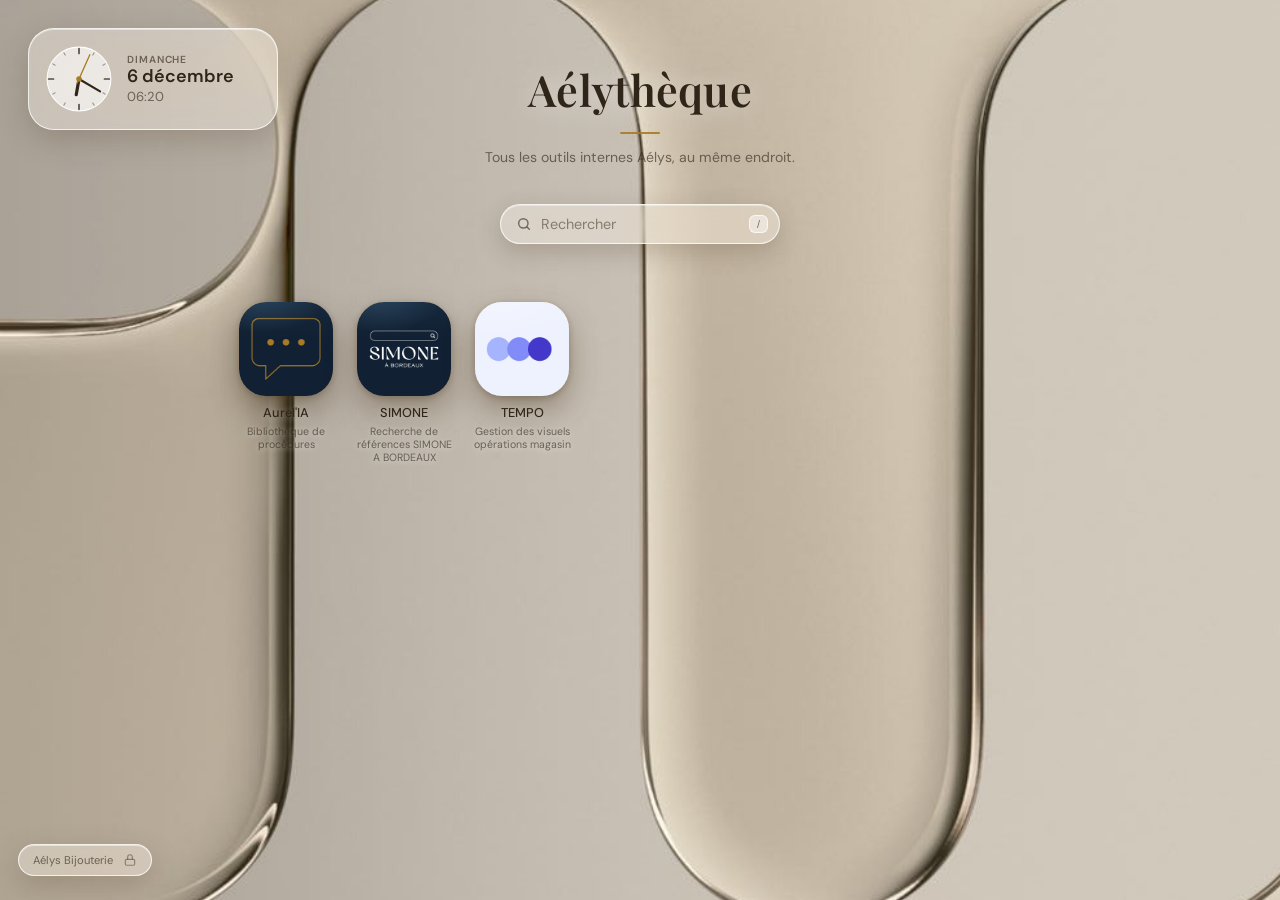
==== commit 154ca597: "Add files via upload" ====
--- a/index.html
+++ b/index.html
@@ -1,863 +1,671 @@
-<!DOCTYPE html>
-<html lang="fr">
-<head>
-<meta charset="UTF-8" />
-<meta name="viewport" content="width=device-width, initial-scale=1.0" />
-<meta name="theme-color" content="#cfc6b6" />
-<title>Aélysthèque</title>
-  <link rel="icon" type="image/x-icon" href="favicon.ico" />
-  <link rel="icon" type="image/png" sizes="32x32" href="favicon-32x32.png" />
-  <link rel="icon" type="image/png" sizes="16x16" href="favicon-16x16.png" />
-  <link rel="apple-touch-icon" sizes="180x180" href="apple-touch-icon.png" />
-<link rel="preconnect" href="https://fonts.googleapis.com" />
-<link rel="preconnect" href="https://fonts.gstatic.com" crossorigin />
-<link href="https://fonts.googleapis.com/css2?family=Playfair+Display:wght@500;600&family=DM+Sans:wght@300;400;500&display=swap" rel="stylesheet" />
-<style>
-  :root {
-    --ink: #2f2519;
-    --ink-soft: rgba(47,37,25,.62);
-    --glass: rgba(255,255,255,.34);
-    --glass-edge: rgba(255,255,255,.75);
-    --gold-light: #A87B27;
-    --shadow: 70,52,28;
-  }
-  * { box-sizing: border-box; -webkit-tap-highlight-color: transparent; }
-  html { -webkit-text-size-adjust: 100%; color-scheme: light; }
-  body {
-    margin: 0;
-    min-height: 100vh;
-    background: #cfc6b6;
-    font-family: -apple-system, BlinkMacSystemFont, 'SF Pro Display', 'SF Pro Text', 'Segoe UI', 'DM Sans', sans-serif;
-    color: var(--ink);
-    -webkit-font-smoothing: antialiased;
-  }
-  [hidden] { display: none !important; }
-  .glass {
-    border: 1px solid var(--glass-edge);
-    background: var(--glass);
-    -webkit-backdrop-filter: blur(24px) saturate(1.8); backdrop-filter: blur(24px) saturate(1.8);
-    box-shadow: inset 0 1px 0 rgba(255,255,255,.5), 0 10px 30px rgba(var(--shadow),.22);
-  }
-
-  /* ── Fond d'écran Apple « champagne » + parallaxe ────────────── */
-  .wallpaper { position: fixed; inset: -26px; z-index: -1; background-color: #cfc6b6;
-    background-image: url("wallpaper.jpg");
-    background-size: cover; background-position: center; background-repeat: no-repeat;
-    transform: translate3d(var(--px, 0px), var(--py, 0px), 0);
-    transition: transform .8s cubic-bezier(.2,.7,.2,1); will-change: transform; }
-
-  /* ── Widget heure (façon iPadOS) ─────────────────────────────── */
-  .widget { position: fixed; top: 28px; left: 28px; z-index: 4; width: 250px; padding: 16px; border-radius: 26px; display: grid; gap: 12px; }
-  .wd-top { display: flex; align-items: center; gap: 14px; }
-  .wd-clock { width: 68px; height: 68px; flex: none; }
-  .wd-clock .face { fill: rgba(255,255,255,.62); stroke: rgba(255,255,255,.95); stroke-width: 1; }
-  .wd-clock .tick { stroke: rgba(47,37,25,.45); stroke-width: 1; stroke-linecap: round; }
-  .wd-clock .tick.big { stroke: rgba(47,37,25,.8); stroke-width: 1.6; }
-  .wd-clock .hand { transform-origin: 32px 32px; transition: transform .35s cubic-bezier(.4,2.2,.6,1); }
-  .wd-clock .h, .wd-clock .m { stroke: #2f2519; stroke-linecap: round; }
-  .wd-clock .s { stroke: #A87B27; stroke-width: 1.2; stroke-linecap: round; }
-  .wd-day { font-size: .64rem; letter-spacing: .9px; text-transform: uppercase; color: var(--ink-soft); font-weight: 600; }
-  .wd-date { font-size: 1.12rem; font-weight: 600; line-height: 1.15; }
-  .wd-time { font-size: .82rem; color: var(--ink-soft); font-variant-numeric: tabular-nums; margin-top: 2px; }
-  .wd-next { border-top: 1px solid rgba(255,255,255,.75); padding-top: 10px; font-size: .68rem; color: var(--ink-soft);
-    display: flex; justify-content: space-between; align-items: baseline; gap: 8px; }
-  .wd-next b { font-size: .95rem; font-weight: 600; color: var(--ink); font-variant-numeric: tabular-nums; }
-  @media (max-width: 1180px) { .widget { display: none; } }
-
-  /* ── En-tête ─────────────────────────────────────────────────── */
-  header { padding: 60px 24px 6px; text-align: center; }
-  header .wordmark {
-    font-family: 'Playfair Display', serif;
-    font-weight: 600;
-    font-size: clamp(2rem, 5.5vw, 2.7rem);
-    letter-spacing: .3px;
-    text-shadow: 0 2px 24px rgba(255,255,255,.5);
-  }
-  header .rule { width: 40px; height: 2px; background: var(--gold-light); margin: 14px auto; border-radius: 2px; opacity: .9; }
-  header p { margin: 0 auto; max-width: 380px; color: var(--ink-soft); font-size: .88rem; line-height: 1.4; }
-
-  /* ── Recherche ───────────────────────────────────────────────── */
-  .search-wrap { display: flex; justify-content: center; padding: 30px 24px 4px; }
-  .sbox { position: relative; width: 100%; max-width: 280px; transition: max-width .3s cubic-bezier(.2,.8,.2,1); }
-  .sbox:focus-within { max-width: 360px; }
-  .sbox kbd { position: absolute; right: 12px; top: 50%; transform: translateY(-50%); pointer-events: none;
-    font: 500 .68rem -apple-system, BlinkMacSystemFont, 'SF Pro Text', 'Segoe UI', sans-serif; color: var(--ink-soft);
-    padding: 2px 7px; border-radius: 6px; background: rgba(255,255,255,.45); border: 1px solid rgba(255,255,255,.7); }
-  .sbox:focus-within kbd { display: none; }
-  #search {
-    width: 100%;
-    padding: 10px 16px 10px 40px;
-    border-radius: 999px;
-    border: 1px solid var(--glass-edge);
-    background:
-      url("data:image/svg+xml;utf8,<svg xmlns='http://www.w3.org/2000/svg' viewBox='0 0 24 24' fill='none' stroke='%232f2519' stroke-opacity='.6' stroke-width='2.2' stroke-linecap='round'><circle cx='11' cy='11' r='7'/><path d='m20 20-3.5-3.5'/></svg>") no-repeat 15px 50% / 16px,
-      var(--glass);
-    -webkit-backdrop-filter: blur(24px) saturate(1.8); backdrop-filter: blur(24px) saturate(1.8);
-    box-shadow: inset 0 1px 0 rgba(255,255,255,.38), inset 0 -1px 0 rgba(255,255,255,.06), 0 8px 24px rgba(var(--shadow),.22);
-    font: 400 .9rem -apple-system, BlinkMacSystemFont, 'SF Pro Text', 'Segoe UI', 'DM Sans', sans-serif;
-    color: var(--ink);
-    outline: none;
-    transition: background-color .2s ease, box-shadow .2s ease;
-  }
-  #search::placeholder { color: rgba(47,37,25,.5); }
-  #search:focus { box-shadow: inset 0 1px 0 rgba(255,255,255,.5), 0 0 0 3px rgba(255,255,255,.18), 0 10px 30px rgba(var(--shadow),.28); }
-
-  /* ── À la une : nouveautés et prochaine sortie ───────────────── */
-  .news { display: flex; justify-content: center; flex-wrap: wrap; gap: 8px; padding: 16px 24px 0; min-height: 16px; }
-  .pill { display: inline-flex; align-items: center; gap: 7px; padding: 6px 13px; border-radius: 999px; font-size: .74rem; font-weight: 500;
-    color: var(--ink); text-decoration: none; }
-  .pill.new { position: relative; overflow: hidden; }
-  .pill.new::before { content: "✦"; color: #A87B27; }
-  .pill.new::after { content: ""; position: absolute; inset: 0; transform: translateX(-120%);
-    background: linear-gradient(100deg, transparent 30%, rgba(255,255,255,.85) 50%, transparent 70%);
-    animation: shimmer 3.4s ease-in-out infinite; }
-  .pill.soon::before { content: "◷"; color: var(--ink-soft); }
-  @keyframes shimmer { 0%, 55% { transform: translateX(-120%); } 100% { transform: translateX(120%); } }
-
-  /* ── Grille Launchpad ────────────────────────────────────────── */
-  main { max-width: 860px; margin: 0 auto; padding: 38px 24px 170px; }
-  .grid {
-    display: grid;
-    grid-template-columns: repeat(auto-fill, minmax(104px, 1fr));
-    gap: 40px 14px;
-    justify-items: center;
-  }
-  .tool {
-    display: flex; flex-direction: column; align-items: center; gap: 9px;
-    width: 100%; max-width: 112px;
-    text-decoration: none; color: inherit;
-    user-select: none; -webkit-user-select: none; -webkit-touch-callout: none;
-  }
-
-  /* Apparition en vague, en diagonale, au premier affichage */
-  .grid.intro .tool { opacity: 0; animation: wave .75s cubic-bezier(.2,.8,.2,1) forwards; animation-delay: var(--d, 0ms); }
-  @keyframes wave {
-    from { opacity: 0; transform: translateY(30px) scale(.8); filter: blur(7px); }
-    60%  { filter: blur(0); }
-    to   { opacity: 1; transform: none; filter: none; }
-  }
-  @media (prefers-reduced-motion: reduce) {
-    .grid.intro .tool { animation: none; opacity: 1; }
-    .tool.reveal .tool-icon, .pill.new::after, .editing .tool .ti { animation: none !important; }
-    .wallpaper { transition: none; }
-  }
-
-  .ti { position: relative; line-height: 0; }
-
-  /* Icône « liquid glass » */
-  .tool-icon {
-    width: 94px; height: 94px;
-    border-radius: 27px;
-    display: flex; align-items: center; justify-content: center;
-    font-size: 2.4rem; line-height: 1;
-    background: var(--tile-bg, linear-gradient(155deg, #4a6fa8, #1b2f55));
-    position: relative; overflow: hidden;
-    box-shadow:
-      0 14px 30px rgba(var(--shadow),.38),
-      0 2px 6px rgba(var(--shadow),.28),
-      inset 0 0 0 1px rgba(255,255,255,.26),
-      inset 0 1.5px 1px rgba(255,255,255,.6),
-      inset 0 -12px 20px rgba(255,255,255,.07);
-    transition: transform .25s cubic-bezier(.2,.8,.2,1), box-shadow .25s ease;
-  }
-  .tool-icon img { width: 100%; height: 100%; object-fit: cover; display: block; pointer-events: none; -webkit-user-drag: none; }
-  .tool-icon::after {
-    content: ""; position: absolute; inset: 0; border-radius: inherit; pointer-events: none; z-index: 3;
-    background:
-      radial-gradient(120% 75% at var(--mx, 25%) var(--my, -10%), rgba(255,255,255,.6), rgba(255,255,255,0) 58%),
-      linear-gradient(180deg, rgba(255,255,255,.14), rgba(255,255,255,0) 40%);
-    mix-blend-mode: soft-light;
-  }
-  .tool:hover .tool-icon {
-    transform: translateY(-4px) scale(1.08);
-    box-shadow: 0 22px 44px rgba(var(--shadow),.45), 0 4px 10px rgba(var(--shadow),.3),
-      inset 0 0 0 1px rgba(255,255,255,.34), inset 0 1.5px 1px rgba(255,255,255,.7), inset 0 -12px 20px rgba(255,255,255,.1);
-  }
-  .tool:active .tool-icon { transform: scale(.93); transition-duration: .08s; }
-  .tool:focus-visible .tool-icon { outline: 3px solid rgba(47,37,25,.45); outline-offset: 3px; }
-
-  .tool-name { font-size: .8rem; font-weight: 500; text-align: center; line-height: 1.25; max-width: 108px; text-shadow: 0 1px 8px rgba(255,255,255,.55); }
-  .tool-desc { font-size: .66rem; color: var(--ink-soft); text-align: center; line-height: 1.25; max-width: 108px;
-    text-shadow: 0 1px 6px rgba(255,255,255,.5); margin-top: -5px; }
-
-  /* Pastille « Nouveau » */
-  .badge-new { position: absolute; top: -7px; right: -10px; z-index: 4; padding: 3px 8px; border-radius: 99px; line-height: 1.3;
-    font-size: .54rem; font-weight: 700; letter-spacing: .7px; text-transform: uppercase; color: #fff;
-    background: linear-gradient(180deg, #EBC06A, #A87B27);
-    box-shadow: 0 4px 10px rgba(168,123,39,.5), inset 0 1px 0 rgba(255,255,255,.6); }
-
-  /* ── Outil pas encore sorti ──────────────────────────────────── */
-  .tool.locked { cursor: default; }
-  .tool.locked:hover .tool-icon, .tool.locked:active .tool-icon { transform: none; }
-  .tool-icon .teaser { position: absolute; inset: 0; width: 100%; height: 100%; object-fit: cover;
-    filter: blur(8px) saturate(1.3); transform: scale(1.5); }
-  .lock {
-    position: absolute; inset: 0; z-index: 2;
-    display: flex; flex-direction: column; align-items: center; justify-content: center; gap: 3px;
-    background: rgba(var(--shadow),.40);
-    -webkit-backdrop-filter: blur(3px) saturate(1.4); backdrop-filter: blur(3px) saturate(1.4);
-    text-align: center; padding: 4px; color: #fff; transition: background .4s ease;
-  }
-  .lock .cd { font-size: .86rem; font-weight: 500; font-variant-numeric: tabular-nums; letter-spacing: .2px; line-height: 1.1; text-shadow: 0 1px 8px rgba(var(--shadow),.4); }
-  .lock .at { font-size: .54rem; letter-spacing: .8px; text-transform: uppercase; opacity: .9; line-height: 1.2; }
-  .lock svg { width: 14px; height: 14px; opacity: .92; }
-  .lock.final { background: rgba(168,123,39,.55); }
-  .lock.final .cd { animation: beat 1s ease-in-out infinite; }
-  @keyframes beat { 0%, 100% { transform: scale(1); } 50% { transform: scale(1.22); } }
-  .blur { filter: blur(5px); user-select: none; pointer-events: none; }
-
-  /* Révélation en direct */
-  .tool.reveal .tool-icon { animation: unveil 1.3s cubic-bezier(.2,.8,.2,1) both; }
-  @keyframes unveil {
-    0%   { filter: blur(14px) brightness(1.7); transform: scale(1.3); }
-    55%  { filter: blur(0) brightness(1.25); transform: scale(1.08); }
-    100% { filter: none; transform: none; }
-  }
-  .burst { position: fixed; width: 0; height: 0; z-index: 60; pointer-events: none; }
-  .burst .ring { position: absolute; left: -48px; top: -48px; width: 96px; height: 96px; border-radius: 50%;
-    border: 2px solid rgba(255,238,200,.95);
-    box-shadow: 0 0 34px rgba(232,185,85,.85), inset 0 0 30px rgba(255,238,200,.7);
-    animation: ring 1.2s cubic-bezier(.2,.7,.2,1) forwards; }
-  .burst .ring.r2 { animation-delay: .18s; border-color: rgba(232,185,85,.8); }
-  @keyframes ring { from { transform: scale(.3); opacity: 1; } to { transform: scale(3.6); opacity: 0; } }
-  .burst .spark { position: absolute; left: -3px; top: -3px; width: 6px; height: 6px; border-radius: 50%;
-    background: radial-gradient(circle, #fff, #E8B955); box-shadow: 0 0 10px #E8B955;
-    animation: spark 1.2s cubic-bezier(.15,.7,.2,1) forwards; }
-  @keyframes spark { from { transform: rotate(var(--a)) translateX(0) scale(1.2); opacity: 1; }
-                     to   { transform: rotate(var(--a)) translateX(var(--r)) scale(.2); opacity: 0; } }
-  .flash { position: fixed; inset: 0; z-index: 55; pointer-events: none; opacity: 0;
-    background: radial-gradient(circle at var(--fx, 50%) var(--fy, 45%), rgba(255,244,214,.9), rgba(255,244,214,0) 60%); }
-  .flash.go { animation: flash 1.6s ease-out; }
-  @keyframes flash { 0% { opacity: 0; } 12% { opacity: 1; } 100% { opacity: 0; } }
-
-  .empty { text-align: center; color: var(--ink-soft); font-size: .9rem; max-width: 380px; margin: 40px auto 0; line-height: 1.5; }
-
-  /* ── Mode édition ────────────────────────────────────────────── */
-  .editbar { position: fixed; top: 14px; left: 50%; transform: translateX(-50%); z-index: 20; display: flex; align-items: center; gap: 12px;
-    padding: 8px 10px 8px 18px; border-radius: 999px; font-size: .76rem; color: var(--ink-soft); white-space: nowrap; animation: pop .25s ease; }
-  .btn { font: 500 .76rem -apple-system, BlinkMacSystemFont, 'SF Pro Text', 'Segoe UI', sans-serif; cursor: pointer; color: var(--ink);
-    padding: 7px 14px; border-radius: 999px; border: 1px solid var(--glass-edge); background: rgba(255,255,255,.5); }
-  .btn.primary { background: linear-gradient(180deg, #EBC06A, #A87B27); color: #fff; border-color: rgba(255,255,255,.6); }
-  .btn:hover { filter: brightness(1.05); }
-  .pin { display: none; position: absolute; top: -9px; left: -9px; z-index: 5; width: 28px; height: 28px; border-radius: 50%;
-    align-items: center; justify-content: center; cursor: pointer; color: var(--ink-soft); line-height: 0;
-    border: 1px solid var(--glass-edge); background: rgba(255,255,255,.7);
-    box-shadow: 0 4px 10px rgba(var(--shadow),.25); }
-  .pin svg { width: 14px; height: 14px; fill: none; stroke: currentColor; stroke-width: 2; stroke-linejoin: round; pointer-events: none; }
-  .pin.on { background: linear-gradient(180deg, #EBC06A, #A87B27); color: #fff; }
-  .pin.on svg { fill: currentColor; }
-  .editing .pin { display: flex; }
-  .editing .tool { cursor: grab; touch-action: none; }
-  .editing .tool:hover .tool-icon, .editing .tool:active .tool-icon { transform: none; }
-  .editing .tool:not(.dragging) .ti { animation: wiggle .27s ease-in-out infinite alternate; }
-  .editing .tool:nth-child(2n) .ti { animation-delay: -.13s; animation-direction: alternate-reverse; }
-  .editing .tool:nth-child(3n) .ti { animation-delay: -.07s; }
-  @keyframes wiggle { from { transform: rotate(-1.7deg); } to { transform: rotate(1.7deg); } }
-  .tool.dragging { z-index: 50; cursor: grabbing; pointer-events: none; }
-  .tool.dragging .ti { transform: scale(1.14); transition: transform .15s ease; }
-  .tool.dragging .tool-icon { box-shadow: 0 30px 60px rgba(var(--shadow),.5), inset 0 0 0 1px rgba(255,255,255,.4), inset 0 1.5px 1px rgba(255,255,255,.7); }
-  body.is-dragging, body.is-dragging * { cursor: grabbing !important; }
-
-  /* ── Dock des favoris ────────────────────────────────────────── */
-  .dock { position: fixed; left: 50%; bottom: 16px; transform: translateX(-50%); z-index: 10;
-    display: flex; align-items: flex-end; gap: 10px; padding: 9px 12px; border-radius: 26px; }
-  .dock-item { position: relative; display: block; text-decoration: none; line-height: 0; }
-  .dock-item .tool-icon { width: 54px; height: 54px; border-radius: 16px; font-size: 1.5rem;
-    transform: scale(var(--s, 1)); transform-origin: 50% 100%; transition: transform .14s ease-out; }
-  .dock-item:hover .tool-icon { transform: scale(var(--s, 1)); }
-  .dock-item .tip { position: absolute; left: 50%; bottom: calc(100% + 10px); white-space: nowrap; pointer-events: none; line-height: 1.2;
-    transform: translate(-50%, calc((var(--s, 1) - 1) * -54px)); opacity: 0; transition: opacity .12s ease;
-    font-size: .72rem; font-weight: 500; padding: 5px 11px; border-radius: 9px; color: var(--ink);
-    background: rgba(255,255,255,.78); border: 1px solid var(--glass-edge);
-    -webkit-backdrop-filter: blur(16px); backdrop-filter: blur(16px); box-shadow: 0 6px 16px rgba(var(--shadow),.22); }
-  .dock-item:hover .tip { opacity: 1; }
-
-  /* ── Pied ────────────────────────────────────────────────────── */
-  footer { position: fixed; left: 18px; bottom: 24px; z-index: 9; display: flex; align-items: center; gap: 10px;
-    padding: 8px 14px; border-radius: 999px; white-space: nowrap; font-size: .7rem; color: var(--ink-soft); }
-  footer button, footer a { display: inline-flex; color: inherit; opacity: .7; background: none; border: 0; padding: 0; cursor: pointer; transition: opacity .15s ease; }
-  footer button:hover, footer a:hover, footer button:focus-visible, footer a:focus-visible { opacity: 1; }
-  footer svg { width: 14px; height: 14px; }
-  @media (max-width: 760px) { footer .label { display: none; } }
-
-  /* ── Menu contextuel ─────────────────────────────────────────── */
-  .ctx { position: fixed; z-index: 80; min-width: 220px; padding: 6px; border-radius: 14px; display: flex; flex-direction: column;
-    background: rgba(255,255,255,.72); animation: pop .14s ease; transform-origin: top left; }
-  .ctx button { all: unset; box-sizing: border-box; display: block; width: 100%; padding: 7px 12px; border-radius: 8px; cursor: default;
-    font: 400 .82rem -apple-system, BlinkMacSystemFont, 'SF Pro Text', 'Segoe UI', sans-serif; color: var(--ink); }
-  .ctx button:hover:not(:disabled), .ctx button:focus-visible { background: #A87B27; color: #fff; }
-  .ctx button:disabled { color: rgba(47,37,25,.4); }
-  .ctx .sep { height: 1px; margin: 5px 8px; background: rgba(47,37,25,.12); }
-  @keyframes pop { from { opacity: 0; transform: scale(.96); } to { opacity: 1; transform: none; } }
-
-  .toast { position: fixed; left: 50%; bottom: 100px; transform: translate(-50%, 12px); z-index: 90; opacity: 0; pointer-events: none;
-    padding: 9px 18px; border-radius: 999px; font-size: .8rem; color: #fff; background: rgba(47,37,25,.86); transition: opacity .25s, transform .25s; }
-  .toast.show { opacity: 1; transform: translate(-50%, 0); }
-
-  @media (max-width: 420px) {
-    .grid { grid-template-columns: repeat(3, 1fr); gap: 34px 8px; }
-    .tool-icon { width: 80px; height: 80px; border-radius: 23px; }
-    .dock-item .tool-icon { width: 48px; height: 48px; }
-  }
-</style>
-</head>
-<body>
-
-<div class="wallpaper" id="wall" aria-hidden="true"></div>
-<div class="flash" id="flash" aria-hidden="true"></div>
-
-<aside class="widget glass" id="widget" aria-label="Heure">
-  <div class="wd-top">
-    <svg class="wd-clock" viewBox="0 0 64 64" aria-hidden="true">
-      <circle class="face" cx="32" cy="32" r="30"/>
-      <g id="ticks"></g>
-      <g class="hand" id="hH"><line class="h" x1="32" y1="32" x2="32" y2="17" stroke-width="3"/></g>
-      <g class="hand" id="hM"><line class="m" x1="32" y1="32" x2="32" y2="9" stroke-width="2"/></g>
-      <g class="hand" id="hS"><line class="s" x1="32" y1="36" x2="32" y2="7"/></g>
-      <circle cx="32" cy="32" r="2.6" fill="#A87B27"/>
-    </svg>
-    <div>
-      <div class="wd-day" id="wdDay"></div>
-      <div class="wd-date" id="wdDate"></div>
-      <div class="wd-time" id="wdTime"></div>
-    </div>
-  </div>
-  <div class="wd-next" id="wdNext" hidden><span>Prochaine sortie</span><b id="wdCd">--:--:--</b></div>
-</aside>
-
-<div class="editbar glass" id="editbar" hidden>
-  <span>Glisse pour réorganiser · ★ pour épingler au Dock</span>
-  <button class="btn" id="resetBtn" type="button">Réinitialiser</button>
-  <button class="btn primary" id="doneBtn" type="button">Terminé</button>
-</div>
-
-<header>
-  <div class="wordmark">Aélythèque</div>
-  <div class="rule"></div>
-  <p>Tous les outils internes Aélys, au même endroit.</p>
-</header>
-
-<div class="search-wrap">
-  <div class="sbox">
-    <input id="search" type="search" placeholder="Rechercher" autocomplete="off" aria-label="Rechercher un outil" />
-    <kbd>/</kbd>
-  </div>
-</div>
-
-<div class="news" id="news" aria-live="polite"></div>
-
-<main>
-  <div id="grid" class="grid"></div>
-  <p id="emptyMsg" class="empty" style="display:none;"></p>
-</main>
-
-<nav class="dock glass" id="dock" aria-label="Favoris" hidden></nav>
-
-<footer class="glass">
-  <span class="label">Aélys Bijouterie</span>
-  <button id="editBtn" type="button" aria-label="Modifier l’écran d’accueil" title="Modifier l’écran d’accueil">
-    <svg viewBox="0 0 24 24" fill="none" stroke="currentColor" stroke-width="2" stroke-linecap="round" stroke-linejoin="round"><rect x="3" y="3" width="7" height="7" rx="1.5"/><rect x="14" y="3" width="7" height="7" rx="1.5"/><rect x="3" y="14" width="7" height="7" rx="1.5"/><path d="M17.5 14v7M14 17.5h7"/></svg>
-  </button>
-  <a href="admin.html" aria-label="Administration" title="Administration">
-    <svg viewBox="0 0 24 24" fill="none" stroke="currentColor" stroke-width="2" stroke-linecap="round" stroke-linejoin="round"><rect x="4" y="11" width="16" height="10" rx="2"/><path d="M8 11V7a4 4 0 0 1 8 0v4"/></svg>
-  </a>
-</footer>
-
-<div class="ctx glass" id="ctx" role="menu" hidden></div>
-<div class="toast" id="toast" role="status"></div>
-
-<script src="config.js"></script>
-<script>
-  // ═══════════════════════════════════════════════════════════════
-  //  La liste des outils est gérée depuis admin.html.
-  //  Cette liste n'est qu'un FILET DE SÉCURITÉ : affichée seulement
-  //  si la base est injoignable et qu'aucune copie n'est en mémoire.
-  // ═══════════════════════════════════════════════════════════════
-  const FALLBACK = [
-    { id: 'f1', name: "Aurel'IA", desc: "Bibliothèque de procédures", url: "https://chatbot-alpha-sepia-22.vercel.app/", icon: "📚", image: "aureil-ia-icon.jpg", color: "#A87B27" },
-    { id: 'f2', name: "SIMONE", desc: "Recherche de références SIMONE A BORDEAUX", url: "https://recherche-reference-simone.netlify.app/", icon: "🔍", image: "simone-icon.jpg", color: "#A87B27" },
-    { id: 'f3', name: "TEMPO", desc: "Gestion des visuels opérations magasin", url: "https://pac-aelys.vercel.app/connexion-boutique", icon: "🖼️", image: "tempo.jpg", color: "#A87B27" }
-  ];
-
-  const CFG = window.AELYS_CONFIG || {};
-  const CACHE_KEY = 'aelytheque.tools.v1';
-  const NEW_DAYS = 7;
-  const MAX_FAVS = 6;
-  const $ = id => document.getElementById(id);
-  const grid = $('grid'), searchEl = $('search');
-
-  let tools = [];
-  let offset = 0;            // horloge serveur - horloge de l'appareil
-  let reloading = false;
-  let editing = false;
-  let introDone = false;
-  let lastHtml = '';
-  let lockedPrev = new Set();
-  let releaseTimer = null;
-  let suppressUntil = 0;
-
-  // Préférences propres à chaque appareil (ordre, favoris)
-  const LS = {
-    get(k, d) { try { const v = localStorage.getItem('aelytheque.' + k); return v ? JSON.parse(v) : d; } catch (e) { return d; } },
-    set(k, v) { try { localStorage.setItem('aelytheque.' + k, JSON.stringify(v)); } catch (e) {} },
-    del(k)    { try { localStorage.removeItem('aelytheque.' + k); } catch (e) {} }
-  };
-
-  // ── Utilitaires ─────────────────────────────────────────────────
-
-  function escapeHtml(s) {
-    return String(s == null ? '' : s).replace(/[&<>"']/g, c => ({'&':'&amp;','<':'&lt;','>':'&gt;','"':'&quot;',"'":'&#39;'}[c]));
-  }
-  function safeUrl(u) {
-    if (!u) return '#';
-    return /^(https?:\/\/|\/|\.\/|[\w-]+\.[\w]+$)/i.test(u) ? u : '#';
-  }
-  function shade(hex, amount) {
-    const m = /^#?([0-9a-f]{6})$/i.exec(hex || '');
-    if (!m) return null;
-    const num = parseInt(m[1], 16);
-    const ch = v => Math.max(0, Math.min(255, Math.round(v * amount)));
-    return `#${[(num >> 16) & 255, (num >> 8) & 255, num & 255].map(v => ch(v).toString(16).padStart(2,'0')).join('')}`;
-  }
-  function tileBackground(color) {
-    if (!/^#[0-9a-f]{6}$/i.test(color || '')) return null;
-    return `linear-gradient(155deg, ${color}, ${shade(color, 0.62)})`;
-  }
-  const nowMs = () => Date.now() + offset;
-  const pad = n => String(n).padStart(2, '0');
-
-  function countdown(ms) {
-    const s = Math.max(0, Math.floor(ms / 1000));
-    const d = Math.floor(s / 86400), h = Math.floor((s % 86400) / 3600), m = Math.floor((s % 3600) / 60), x = s % 60;
-    return d > 0 ? `${d}j ${pad(h)}h${pad(m)}` : `${pad(h)}:${pad(m)}:${pad(x)}`;
-  }
-  function releaseLabel(ms) {
-    const d = new Date(ms), t = new Date(nowMs());
-    const hm = `${pad(d.getHours())}:${pad(d.getMinutes())}`;
-    return d.toDateString() === t.toDateString() ? `dès ${hm}` : `${pad(d.getDate())}/${pad(d.getMonth() + 1)} · ${hm}`;
-  }
-  function toast(msg) {
-    const t = $('toast'); t.textContent = msg; t.classList.add('show');
-    clearTimeout(toast.h); toast.h = setTimeout(() => t.classList.remove('show'), 2400);
-  }
-  const findTool = id => tools.find(t => t.id === id);
-  const isNew = t => !t.locked && t.releaseAt && nowMs() >= t.releaseAt && nowMs() - t.releaseAt < NEW_DAYS * 864e5;
-
-  // ── Chargement ──────────────────────────────────────────────────
-
-  function normalize(t) {
-    return {
-      id: t.id, name: t.name, desc: t.descr != null ? t.descr : t.desc,
-      url: t.url, icon: t.icon, image: t.image, color: t.color, teaser: t.teaser,
-      locked: !!t.locked, releaseAt: t.release_at ? new Date(t.release_at).getTime() : null
-    };
-  }
-
-  async function load() {
-    try {
-      if (!CFG.supabaseUrl || !CFG.supabaseAnonKey) throw new Error('config');
-      const r = await fetch(`${CFG.supabaseUrl}/rest/v1/rpc/get_tools`, {
-        method: 'POST',
-        headers: { apikey: CFG.supabaseAnonKey, Authorization: `Bearer ${CFG.supabaseAnonKey}`, 'Content-Type': 'application/json' },
-        body: '{}'
-      });
-      if (!r.ok) throw new Error('http ' + r.status);
-      const data = await r.json();
-      offset = new Date(data.now).getTime() - Date.now();
-      tools = data.tools.map(normalize);
-      try { localStorage.setItem(CACHE_KEY, JSON.stringify(data)); } catch (e) {}
-    } catch (e) {
-      let cached = null;
-      try { cached = JSON.parse(localStorage.getItem(CACHE_KEY)); } catch (e2) {}
-      if (cached && cached.tools) {
-        offset = new Date(cached.now).getTime() - Date.now();
-        tools = cached.tools.map(normalize);
-      } else {
-        tools = FALLBACK;
-      }
-    }
-  }
-
-  // ── Ordre & favoris (par appareil) ──────────────────────────────
-
-  function orderedTools() {
-    const order = LS.get('order', []);
-    const rank = id => { const i = order.indexOf(id); return i < 0 ? 1e6 : i; };
-    return tools.map((t, i) => [t, i]).sort((a, b) => rank(a[0].id) - rank(b[0].id) || a[1] - b[1]).map(x => x[0]);
-  }
-  function favIds() {
-    const f = LS.get('favs', null);
-    return Array.isArray(f) ? f : orderedTools().filter(t => !t.locked).slice(0, 3).map(t => t.id);
-  }
-  function toggleFav(id) {
-    let f = favIds();
-    if (f.includes(id)) f = f.filter(x => x !== id);
-    else { if (f.length >= MAX_FAVS) { toast(`${MAX_FAVS} favoris maximum`); return false; } f = [...f, id]; }
-    LS.set('favs', f); renderDock(); return true;
-  }
-
-  // ── Rendu de la grille ──────────────────────────────────────────
-
-  const STAR = '<svg viewBox="0 0 24 24"><polygon points="12 2 15.1 8.6 22 9.5 17 14.4 18.2 21.5 12 18.1 5.8 21.5 7 14.4 2 9.5 8.9 8.6"/></svg>';
-  const LOCK_SVG = '<svg viewBox="0 0 24 24" fill="none" stroke="currentColor" stroke-width="2" stroke-linecap="round" stroke-linejoin="round" aria-hidden="true"><rect x="4" y="11" width="16" height="10" rx="2"/><path d="M8 11V7a4 4 0 0 1 8 0v4"/></svg>';
-
-  function iconInner(t) {
-    return t.image ? `<img src="${escapeHtml(t.image)}" alt="" draggable="false" />` : escapeHtml(t.icon || '🔗');
-  }
-  function styleAttr(t) {
-    const bg = tileBackground(t.color);
-    return bg ? ` style="--tile-bg:${escapeHtml(bg)}"` : '';
-  }
-
-  function tileHtml(t, reveal, favs) {
-    const id = escapeHtml(t.id);
-    if (t.locked && t.releaseAt) {
-      const teaser = t.teaser ? `<img class="teaser" src="${escapeHtml(t.teaser)}" alt="" />` : '';
-      return `
-        <div class="tool locked" data-id="${id}" aria-disabled="true"${styleAttr(t)}>
-          <div class="ti"><div class="tool-icon">
-            ${teaser}
-            <div class="lock" data-release="${t.releaseAt}">${LOCK_SVG}
-              <span class="cd">--:--:--</span>
-              <span class="at">${escapeHtml(releaseLabel(t.releaseAt))}</span>
-            </div>
-          </div></div>
-          <div class="tool-name blur">${escapeHtml(t.name)}</div>
-          <div class="tool-desc blur">${escapeHtml(t.desc)}</div>
-        </div>`;
-    }
-    const badge = isNew(t) ? '<span class="badge-new">Nouveau</span>' : '';
-    const desc = t.desc ? `<div class="tool-desc">${escapeHtml(t.desc)}</div>` : '';
-    return `
-      <a class="tool${reveal ? ' reveal' : ''}" data-id="${id}" href="${escapeHtml(safeUrl(t.url))}"${styleAttr(t)} draggable="false">
-        <div class="ti"><div class="tool-icon">${iconInner(t)}</div>${badge}
-          <span class="pin${favs.includes(t.id) ? ' on' : ''}" role="button" aria-label="Épingler au Dock">${STAR}</span></div>
-        <div class="tool-name">${escapeHtml(t.name)}</div>
-        ${desc}
-      </a>`;
-  }
-
-  function renderGrid() {
-    const emptyMsg = $('emptyMsg');
-    const q = searchEl.value.trim().toLowerCase();
-    const ordered = orderedTools();
-    const list = !q ? ordered : ordered.filter(t => !t.locked &&
-      ((t.name || '').toLowerCase().includes(q) || (t.desc || '').toLowerCase().includes(q)));
-
-    renderDock(); renderNews(); scheduleRelease();
-
-    if (tools.length === 0 || list.length === 0) {
-      grid.innerHTML = ''; lastHtml = '';
-      emptyMsg.textContent = tools.length === 0 ? 'Aucun outil pour l’instant.' : 'Aucun outil ne correspond à cette recherche.';
-      emptyMsg.style.display = 'block';
-      return;
-    }
-    emptyMsg.style.display = 'none';
-
-    const revealIds = tools.filter(t => !t.locked && lockedPrev.has(t.id)).map(t => t.id);
-    lockedPrev = new Set(tools.filter(t => t.locked).map(t => t.id));
-    const favs = favIds();
-    const html = list.map(t => tileHtml(t, revealIds.includes(t.id), favs)).join('');
-
-    if (html !== lastHtml) {                 // ne recrée rien si rien n'a changé → pas d'animation rejouée
-      lastHtml = html;
-      grid.innerHTML = html;
-      if (!introDone) { introDone = true; startIntro(); }
-      if (revealIds.length) playReveal(revealIds);
-    }
-    tick();
-  }
-
-  // Apparition en vague : diagonale depuis le coin haut-gauche
-  function startIntro() {
-    if (matchMedia('(prefers-reduced-motion: reduce)').matches) return;
-    const cols = Math.max(1, getComputedStyle(grid).gridTemplateColumns.split(' ').length);
-    [...grid.children].forEach((el, i) => {
-      el.style.setProperty('--d', (140 + (Math.floor(i / cols) + (i % cols)) * 85) + 'ms');
-    });
-    grid.classList.add('intro');
-    setTimeout(() => grid.classList.remove('intro'), 2800);
-  }
-
-  // ── Nouveautés / prochaine sortie ───────────────────────────────
-
-  function nextRelease() {
-    return tools.filter(t => t.locked && t.releaseAt).map(t => t.releaseAt).sort((a, b) => a - b)[0] || null;
-  }
-  function renderNews() {
-    const parts = tools.filter(isNew).slice(0, 2).map(t =>
-      `<a class="pill new glass" href="${escapeHtml(safeUrl(t.url))}">Nouveau · ${escapeHtml(t.name)}</a>`);
-    const nxt = nextRelease();
-    if (nxt) parts.push(`<span class="pill soon glass">Bientôt · ${escapeHtml(releaseLabel(nxt))}</span>`);
-    const html = parts.join('');
-    if ($('news').dataset.h !== html) { $('news').innerHTML = html; $('news').dataset.h = html; }
-  }
-
-  // ── Dock des favoris ────────────────────────────────────────────
-
-  function renderDock() {
-    const dock = $('dock');
-    const items = favIds().map(findTool).filter(t => t && !t.locked);
-    dock.hidden = items.length === 0;
-    dock.innerHTML = items.map(t => `
-      <a class="dock-item" data-id="${escapeHtml(t.id)}" href="${escapeHtml(safeUrl(t.url))}"${styleAttr(t)} draggable="false">
-        <div class="tool-icon">${iconInner(t)}</div><span class="tip">${escapeHtml(t.name)}</span>
-      </a>`).join('');
-  }
-  // Loupe façon macOS
-  $('dock').addEventListener('pointermove', e => {
-    if (e.pointerType === 'touch') return;
-    $('dock').querySelectorAll('.dock-item').forEach(a => {
-      const r = a.getBoundingClientRect(), d = Math.abs(e.clientX - (r.left + r.width / 2));
-      a.style.setProperty('--s', (1 + 0.62 * Math.pow(Math.max(0, 1 - d / 120), 2)).toFixed(3));
-    });
-  });
-  $('dock').addEventListener('pointerleave', () => $('dock').querySelectorAll('.dock-item').forEach(a => a.style.removeProperty('--s')));
-
-  // ── Révélation en direct ────────────────────────────────────────
-
-  function playReveal(ids) {
-    ids.forEach((id, k) => setTimeout(() => {
-      const el = grid.querySelector(`.tool[data-id="${CSS.escape(id)}"]`); if (!el) return;
-      el.scrollIntoView({ block: 'center', behavior: 'smooth' });
-      setTimeout(() => {
-        const r = el.querySelector('.tool-icon').getBoundingClientRect();
-        burst(r.left + r.width / 2, r.top + r.height / 2);
-      }, 260);
-      const t = findTool(id); if (t) toast(`✦ Nouveau : ${t.name}`);
-    }, 80 + k * 700));
-  }
-  function burst(x, y) {
-    const fl = $('flash');
-    fl.style.setProperty('--fx', (x / innerWidth * 100) + '%'); fl.style.setProperty('--fy', (y / innerHeight * 100) + '%');
-    fl.classList.remove('go'); void fl.offsetWidth; fl.classList.add('go');
-    const b = document.createElement('div');
-    b.className = 'burst'; b.style.left = x + 'px'; b.style.top = y + 'px';
-    let h = '<i class="ring"></i><i class="ring r2"></i>';
-    for (let i = 0; i < 18; i++) h += `<i class="spark" style="--a:${i * 20 + Math.random() * 14}deg;--r:${70 + Math.random() * 90}px;animation-delay:${Math.random() * .15}s"></i>`;
-    b.innerHTML = h; document.body.appendChild(b); setTimeout(() => b.remove(), 1900);
-  }
-
-  // ── Horloge, compte à rebours, widget ───────────────────────────
-
-  function buildTicks() {
-    let h = '';
-    for (let i = 0; i < 12; i++) {
-      const big = i % 3 === 0, a = i * 30 * Math.PI / 180, r1 = big ? 24 : 26, r2 = 28.5;
-      h += `<line class="tick${big ? ' big' : ''}" x1="${(32 + Math.sin(a) * r1).toFixed(2)}" y1="${(32 - Math.cos(a) * r1).toFixed(2)}" x2="${(32 + Math.sin(a) * r2).toFixed(2)}" y2="${(32 - Math.cos(a) * r2).toFixed(2)}"/>`;
-    }
-    $('ticks').innerHTML = h;
-  }
-  function updateWidget(n) {
-    const d = new Date(n), local = n - d.getTimezoneOffset() * 6e4;
-    $('hH').style.transform = `rotate(${local / 36e5 * 30}deg)`;
-    $('hM').style.transform = `rotate(${local / 6e4 * 6}deg)`;
-    $('hS').style.transform = `rotate(${Math.floor(local / 1000) * 6}deg)`;
-    $('wdDay').textContent = d.toLocaleDateString('fr-FR', { weekday: 'long' });
-    $('wdDate').textContent = d.toLocaleDateString('fr-FR', { day: 'numeric', month: 'long' });
-    $('wdTime').textContent = d.toLocaleTimeString('fr-FR', { hour: '2-digit', minute: '2-digit' });
-    const nxt = nextRelease();
-    $('wdNext').hidden = !nxt;
-    if (nxt) $('wdCd').textContent = countdown(nxt - n);
-  }
-
-  function tick() {
-    const n = nowMs();
-    let expired = false;
-    document.querySelectorAll('.lock[data-release]').forEach(el => {
-      const left = Number(el.dataset.release) - n;
-      el.querySelector('.cd').textContent = countdown(left);
-      el.classList.toggle('final', left > 0 && left <= 10000);   // dernières 10 s : ça pulse
-      if (left <= 0) expired = true;
-    });
-    updateWidget(n);
-    // L'heure est passée : on redemande la liste au serveur (c'est lui qui décide).
-    if (expired && !reloading) {
-      reloading = true;
-      refresh().finally(() => setTimeout(() => { reloading = false; }, 700));
-    }
-  }
-  function scheduleRelease() {      // réveil à la milliseconde près, sans attendre le tick suivant
-    clearTimeout(releaseTimer);
-    const nxt = nextRelease();
-    if (nxt) releaseTimer = setTimeout(tick, Math.max(0, nxt - nowMs()) + 40);
-  }
-
-  async function refresh() { await load(); renderGrid(); }
-
-  // ── Mode édition (ordre + favoris) ──────────────────────────────
-
-  function setEditing(on) {
-    editing = on;
-    document.body.classList.toggle('editing', on);
-    $('editbar').hidden = !on;
-    if (on) { grid.classList.remove('intro'); closeCtx(); if (searchEl.value) { searchEl.value = ''; renderGrid(); } }
-  }
-  $('editBtn').addEventListener('click', () => setEditing(!editing));
-  $('doneBtn').addEventListener('click', () => setEditing(false));
-  function resetPrefs() { LS.del('order'); LS.del('favs'); lastHtml = ''; renderGrid(); toast('Organisation réinitialisée'); }
-  $('resetBtn').addEventListener('click', resetPrefs);
-
-  grid.addEventListener('click', e => {
-    const pin = e.target.closest('.pin');
-    if (editing) {
-      e.preventDefault();
-      if (pin) { const id = pin.closest('.tool').dataset.id; if (toggleFav(id)) pin.classList.toggle('on'); }
-      return;
-    }
-    if (Date.now() < suppressUntil) e.preventDefault();
-  });
-  grid.addEventListener('dragstart', e => e.preventDefault());
-
-  // Glisser-déposer (souris et tactile), avec déplacement fluide des voisins
-  let drag = null;
-  function flip(mutate) {
-    const kids = [...grid.children].filter(k => k !== drag.el);
-    const first = new Map(kids.map(k => [k, k.getBoundingClientRect()]));
-    mutate();
-    kids.forEach(k => {
-      const l = k.getBoundingClientRect(), f = first.get(k), dx = f.left - l.left, dy = f.top - l.top;
-      if (dx || dy) k.animate([{ transform: `translate(${dx}px,${dy}px)` }, { transform: 'none' }], { duration: 240, easing: 'cubic-bezier(.2,.8,.2,1)' });
-    });
-  }
-  grid.addEventListener('pointerdown', e => {
-    if (!editing || e.button > 0 || e.target.closest('.pin')) return;
-    const el = e.target.closest('.tool'); if (!el) return;
-    drag = { el, sx: e.clientX, sy: e.clientY, on: false };
-    try { el.setPointerCapture(e.pointerId); } catch (_) {}
-  });
-  grid.addEventListener('pointermove', e => {
-    if (!drag) return;
-    const dx = e.clientX - drag.sx, dy = e.clientY - drag.sy;
-    if (!drag.on) {
-      if (Math.hypot(dx, dy) < 5) return;
-      drag.on = true; drag.el.classList.add('dragging'); document.body.classList.add('is-dragging');
-    }
-    const el = drag.el;
-    el.style.transform = ''; const r = el.getBoundingClientRect();
-    el.style.transform = `translate(${e.clientX - (r.left + r.width / 2)}px, ${e.clientY - (r.top + 47)}px)`;
-    const under = document.elementFromPoint(e.clientX, e.clientY);
-    const tgt = under && under.closest && under.closest('.tool');
-    if (tgt && tgt !== el && grid.contains(tgt)) {
-      const kids = [...grid.children];
-      flip(() => grid.insertBefore(el, kids.indexOf(tgt) > kids.indexOf(el) ? tgt.nextSibling : tgt));
-    }
-  });
-  function endDrag() {
-    if (!drag) return;
-    if (drag.on) {
-      drag.el.classList.remove('dragging'); drag.el.style.transform = '';
-      document.body.classList.remove('is-dragging');
-      suppressUntil = Date.now() + 350;
-      const ids = [...grid.children].map(c => c.dataset.id);
-      const rest = LS.get('order', []).filter(id => !ids.includes(id));
-      LS.set('order', [...ids, ...rest]);
-      lastHtml = '';                        // l'ordre en mémoire a changé : on resynchronise sans animation
-    }
-    drag = null;
-  }
-  grid.addEventListener('pointerup', endDrag);
-  grid.addEventListener('pointercancel', endDrag);
-
-  // Appui long sur une icône = entrer en mode édition
-  let lp = null;
-  grid.addEventListener('pointerdown', e => {
-    if (editing || e.button > 0 || !e.target.closest('.tool')) return;
-    lp = { x: e.clientX, y: e.clientY, t: setTimeout(() => { lp = null; suppressUntil = Date.now() + 900; setEditing(true); }, 650) };
-  });
-  grid.addEventListener('pointermove', e => { if (lp && Math.hypot(e.clientX - lp.x, e.clientY - lp.y) > 8) { clearTimeout(lp.t); lp = null; } });
-  ['pointerup', 'pointercancel'].forEach(ev => grid.addEventListener(ev, () => { if (lp) { clearTimeout(lp.t); lp = null; } }));
-
-  // ── Clic droit ──────────────────────────────────────────────────
-
-  const ctx = $('ctx');
-  function closeCtx() { ctx.hidden = true; ctx.innerHTML = ''; }
-  function openCtx(x, y, items) {
-    ctx.innerHTML = '';
-    items.forEach(it => {
-      if (it === '-') { const s = document.createElement('div'); s.className = 'sep'; ctx.appendChild(s); return; }
-      const b = document.createElement('button');
-      b.type = 'button'; b.setAttribute('role', 'menuitem'); b.textContent = it.label; b.disabled = !!it.disabled;
-      b.addEventListener('click', () => { closeCtx(); if (it.fn) it.fn(); });
-      ctx.appendChild(b);
-    });
-    ctx.hidden = false;
-    const r = ctx.getBoundingClientRect();
-    ctx.style.left = Math.max(8, Math.min(x, innerWidth - r.width - 8)) + 'px';
-    ctx.style.top = Math.max(8, Math.min(y, innerHeight - r.height - 8)) + 'px';
-  }
-  function editItem() { return editing ? { label: 'Terminer la modification', fn: () => setEditing(false) } : { label: 'Modifier l’écran d’accueil', fn: () => setEditing(true) }; }
-
-  document.addEventListener('contextmenu', e => {
-    if (/^(input|textarea)$/i.test(e.target.tagName || '')) return;
-    e.preventDefault();
-    if (Date.now() < suppressUntil) return;          // appui long tactile déjà traité
-    const el = e.target.closest('.tool, .dock-item');
-    const t = el && findTool(el.dataset.id);
-    if (t && t.locked) {
-      openCtx(e.clientX, e.clientY, [{ label: t.releaseAt ? `Disponible ${releaseLabel(t.releaseAt)}` : 'Bientôt disponible', disabled: true }, '-', editItem()]);
-    } else if (t) {
-      const abs = new URL(safeUrl(t.url), location.href).href, fav = favIds().includes(t.id);
-      openCtx(e.clientX, e.clientY, [
-        { label: 'Ouvrir', fn: () => { location.href = abs; } },
-        { label: 'Ouvrir dans un nouvel onglet', fn: () => window.open(abs, '_blank', 'noopener') },
-        { label: 'Copier le lien', fn: () => { (navigator.clipboard ? navigator.clipboard.writeText(abs) : Promise.reject()).then(() => toast('Lien copié'), () => toast('Copie impossible')); } },
-        '-',
-        { label: fav ? 'Retirer du Dock' : 'Épingler au Dock', fn: () => { if (toggleFav(t.id)) { lastHtml = ''; renderGrid(); } } },
-        '-', editItem()
-      ]);
-    } else {
-      openCtx(e.clientX, e.clientY, [editItem(), { label: 'Réinitialiser l’organisation', fn: resetPrefs }, '-', { label: 'Actualiser la liste', fn: () => { lastHtml = ''; refresh(); toast('Liste actualisée'); } }]);
-    }
-  });
-  document.addEventListener('pointerdown', e => { if (!ctx.hidden && !ctx.contains(e.target)) closeCtx(); });
-  addEventListener('scroll', closeCtx, { passive: true });
-  addEventListener('resize', closeCtx);
-  addEventListener('blur', closeCtx);
-
-  // ── Clavier ─────────────────────────────────────────────────────
-
-  searchEl.addEventListener('input', renderGrid);
-  document.addEventListener('keydown', e => {
-    const typing = /^(input|textarea)$/i.test((e.target.tagName || ''));
-    if (e.key === 'Escape') { if (!ctx.hidden) closeCtx(); else if (editing) setEditing(false); return; }
-    if ((e.key === '/' && !typing) || ((e.metaKey || e.ctrlKey) && e.key.toLowerCase() === 'k')) {
-      e.preventDefault(); searchEl.focus(); searchEl.select();
-    }
-  });
-  searchEl.addEventListener('keydown', e => {
-    if (e.key === 'Escape') { searchEl.value = ''; searchEl.blur(); renderGrid(); }
-    if (e.key === 'Enter') { const first = grid.querySelector('a.tool'); if (first) location.href = first.href; }
-  });
-
-  // ── Reflet de verre qui suit le pointeur + parallaxe du fond ────
-
-  grid.addEventListener('pointermove', e => {
-    const ic = e.target.closest && e.target.closest('.tool-icon'); if (!ic) return;
-    const r = ic.getBoundingClientRect();
-    ic.style.setProperty('--mx', ((e.clientX - r.left) / r.width * 100).toFixed(0) + '%');
-    ic.style.setProperty('--my', ((e.clientY - r.top) / r.height * 100).toFixed(0) + '%');
-  });
-  if (matchMedia('(pointer: fine)').matches && !matchMedia('(prefers-reduced-motion: reduce)').matches) {
-    const wall = $('wall');
-    addEventListener('pointermove', e => {
-      wall.style.setProperty('--px', (-(e.clientX / innerWidth - .5) * 26).toFixed(1) + 'px');
-      wall.style.setProperty('--py', (-(e.clientY / innerHeight - .5) * 18).toFixed(1) + 'px');
-    });
-  }
-
-  // ── Démarrage ───────────────────────────────────────────────────
-
-  document.addEventListener('visibilitychange', () => { if (!document.hidden) refresh(); });
-  buildTicks();
-  setInterval(tick, 1000);
-  try {                                            // copie locale d'abord : jamais d'écran vide
-    const c = JSON.parse(localStorage.getItem(CACHE_KEY));
-    if (c && c.tools) { offset = new Date(c.now).getTime() - Date.now(); tools = c.tools.map(normalize); renderGrid(); }
-  } catch (e) {}
-  updateWidget(nowMs());
-  refresh();
-</script>
-
-</body>
-</html>
+<!DOCTYPE html>
+<html lang="fr">
+<head>
+<meta charset="UTF-8" />
+<meta name="viewport" content="width=device-width, initial-scale=1.0" />
+<meta name="theme-color" content="#cfc6b6" />
+<title>Aélysthèque</title>
+  <link rel="icon" type="image/x-icon" href="favicon.ico" />
+  <link rel="icon" type="image/png" sizes="32x32" href="favicon-32x32.png" />
+  <link rel="icon" type="image/png" sizes="16x16" href="favicon-16x16.png" />
+  <link rel="apple-touch-icon" sizes="180x180" href="apple-touch-icon.png" />
+<link rel="preconnect" href="https://fonts.googleapis.com" />
+<link rel="preconnect" href="https://fonts.gstatic.com" crossorigin />
+<link href="https://fonts.googleapis.com/css2?family=Playfair+Display:wght@500;600&family=DM+Sans:wght@300;400;500&display=swap" rel="stylesheet" />
+<style>
+  :root {
+    --ink: #2f2519;
+    --ink-soft: rgba(47,37,25,.62);
+    --glass: rgba(255,255,255,.34);
+    --glass-edge: rgba(255,255,255,.75);
+    --gold-light: #A87B27;
+    --shadow: 70,52,28;
+  }
+  * { box-sizing: border-box; -webkit-tap-highlight-color: transparent; }
+  html { -webkit-text-size-adjust: 100%; color-scheme: light; }
+  body {
+    margin: 0;
+    min-height: 100vh;
+    background: #cfc6b6;
+    font-family: -apple-system, BlinkMacSystemFont, 'SF Pro Display', 'SF Pro Text', 'Segoe UI', 'DM Sans', sans-serif;
+    color: var(--ink);
+    -webkit-font-smoothing: antialiased;
+  }
+  [hidden] { display: none !important; }
+  .glass {
+    border: 1px solid var(--glass-edge);
+    background: var(--glass);
+    -webkit-backdrop-filter: blur(24px) saturate(1.8); backdrop-filter: blur(24px) saturate(1.8);
+    box-shadow: inset 0 1px 0 rgba(255,255,255,.5), 0 10px 30px rgba(var(--shadow),.22);
+  }
+
+  /* ── Fond d'écran Apple « champagne » + parallaxe ────────────── */
+  .wallpaper { position: fixed; inset: -26px; z-index: -1; background-color: #cfc6b6;
+    background-image: url("wallpaper.jpg");
+    background-size: cover; background-position: center; background-repeat: no-repeat;
+    transform: translate3d(var(--px, 0px), var(--py, 0px), 0);
+    transition: transform .8s cubic-bezier(.2,.7,.2,1); will-change: transform; }
+
+  /* ── Widget heure (façon iPadOS) ─────────────────────────────── */
+  .widget { position: fixed; top: 28px; left: 28px; z-index: 4; width: 250px; padding: 16px; border-radius: 26px; display: grid; gap: 12px; }
+  .wd-top { display: flex; align-items: center; gap: 14px; }
+  .wd-clock { width: 68px; height: 68px; flex: none; }
+  .wd-clock .face { fill: rgba(255,255,255,.62); stroke: rgba(255,255,255,.95); stroke-width: 1; }
+  .wd-clock .tick { stroke: rgba(47,37,25,.45); stroke-width: 1; stroke-linecap: round; }
+  .wd-clock .tick.big { stroke: rgba(47,37,25,.8); stroke-width: 1.6; }
+  .wd-clock .hand { transform-origin: 32px 32px; transition: transform .35s cubic-bezier(.4,2.2,.6,1); }
+  .wd-clock .h, .wd-clock .m { stroke: #2f2519; stroke-linecap: round; }
+  .wd-clock .s { stroke: #A87B27; stroke-width: 1.2; stroke-linecap: round; }
+  .wd-day { font-size: .64rem; letter-spacing: .9px; text-transform: uppercase; color: var(--ink-soft); font-weight: 600; }
+  .wd-date { font-size: 1.12rem; font-weight: 600; line-height: 1.15; }
+  .wd-time { font-size: .82rem; color: var(--ink-soft); font-variant-numeric: tabular-nums; margin-top: 2px; }
+  .wd-next { border-top: 1px solid rgba(255,255,255,.75); padding-top: 10px; font-size: .68rem; color: var(--ink-soft);
+    display: flex; justify-content: space-between; align-items: baseline; gap: 8px; }
+  .wd-next b { font-size: .95rem; font-weight: 600; color: var(--ink); font-variant-numeric: tabular-nums; }
+  @media (max-width: 1180px) { .widget { display: none; } }
+
+  /* ── En-tête ─────────────────────────────────────────────────── */
+  header { padding: 60px 24px 6px; text-align: center; }
+  header .wordmark {
+    font-family: 'Playfair Display', serif;
+    font-weight: 600;
+    font-size: clamp(2rem, 5.5vw, 2.7rem);
+    letter-spacing: .3px;
+    text-shadow: 0 2px 24px rgba(255,255,255,.5);
+  }
+  header .rule { width: 40px; height: 2px; background: var(--gold-light); margin: 14px auto; border-radius: 2px; opacity: .9; }
+  header p { margin: 0 auto; max-width: 380px; color: var(--ink-soft); font-size: .88rem; line-height: 1.4; }
+
+  /* ── Recherche ───────────────────────────────────────────────── */
+  .search-wrap { display: flex; justify-content: center; padding: 30px 24px 4px; }
+  .sbox { position: relative; width: 100%; max-width: 280px; transition: max-width .3s cubic-bezier(.2,.8,.2,1); }
+  .sbox:focus-within { max-width: 360px; }
+  .sbox kbd { position: absolute; right: 12px; top: 50%; transform: translateY(-50%); pointer-events: none;
+    font: 500 .68rem -apple-system, BlinkMacSystemFont, 'SF Pro Text', 'Segoe UI', sans-serif; color: var(--ink-soft);
+    padding: 2px 7px; border-radius: 6px; background: rgba(255,255,255,.45); border: 1px solid rgba(255,255,255,.7); }
+  .sbox:focus-within kbd { display: none; }
+  #search {
+    width: 100%;
+    padding: 10px 16px 10px 40px;
+    border-radius: 999px;
+    border: 1px solid var(--glass-edge);
+    background:
+      url("data:image/svg+xml;utf8,<svg xmlns='http://www.w3.org/2000/svg' viewBox='0 0 24 24' fill='none' stroke='%232f2519' stroke-opacity='.6' stroke-width='2.2' stroke-linecap='round'><circle cx='11' cy='11' r='7'/><path d='m20 20-3.5-3.5'/></svg>") no-repeat 15px 50% / 16px,
+      var(--glass);
+    -webkit-backdrop-filter: blur(24px) saturate(1.8); backdrop-filter: blur(24px) saturate(1.8);
+    box-shadow: inset 0 1px 0 rgba(255,255,255,.38), inset 0 -1px 0 rgba(255,255,255,.06), 0 8px 24px rgba(var(--shadow),.22);
+    font: 400 .9rem -apple-system, BlinkMacSystemFont, 'SF Pro Text', 'Segoe UI', 'DM Sans', sans-serif;
+    color: var(--ink);
+    outline: none;
+    transition: background-color .2s ease, box-shadow .2s ease;
+  }
+  #search::placeholder { color: rgba(47,37,25,.5); }
+  #search:focus { box-shadow: inset 0 1px 0 rgba(255,255,255,.5), 0 0 0 3px rgba(255,255,255,.18), 0 10px 30px rgba(var(--shadow),.28); }
+
+  /* ── À la une : nouveautés et prochaine sortie ───────────────── */
+  .news { display: flex; justify-content: center; flex-wrap: wrap; gap: 8px; padding: 16px 24px 0; min-height: 16px; }
+  .pill { display: inline-flex; align-items: center; gap: 7px; padding: 6px 13px; border-radius: 999px; font-size: .74rem; font-weight: 500;
+    color: var(--ink); text-decoration: none; }
+  .pill.new { position: relative; overflow: hidden; }
+  .pill.new::before { content: "✦"; color: #A87B27; }
+  .pill.new::after { content: ""; position: absolute; inset: 0; transform: translateX(-120%);
+    background: linear-gradient(100deg, transparent 30%, rgba(255,255,255,.85) 50%, transparent 70%);
+    animation: shimmer 3.4s ease-in-out infinite; }
+  .pill.soon::before { content: "◷"; color: var(--ink-soft); }
+  @keyframes shimmer { 0%, 55% { transform: translateX(-120%); } 100% { transform: translateX(120%); } }
+
+  /* ── Grille Launchpad ────────────────────────────────────────── */
+  main { max-width: 860px; margin: 0 auto; padding: 38px 24px 110px; }
+  .grid {
+    display: grid;
+    grid-template-columns: repeat(auto-fill, minmax(104px, 1fr));
+    gap: 40px 14px;
+    justify-items: center;
+  }
+  .tool {
+    display: flex; flex-direction: column; align-items: center; gap: 9px;
+    width: 100%; max-width: 112px;
+    text-decoration: none; color: inherit;
+    user-select: none; -webkit-user-select: none; -webkit-touch-callout: none;
+  }
+
+  /* Apparition en vague, en diagonale, au premier affichage */
+  .grid.intro .tool { opacity: 0; animation: wave .75s cubic-bezier(.2,.8,.2,1) forwards; animation-delay: var(--d, 0ms); }
+  @keyframes wave {
+    from { opacity: 0; transform: translateY(30px) scale(.8); filter: blur(7px); }
+    60%  { filter: blur(0); }
+    to   { opacity: 1; transform: none; filter: none; }
+  }
+  @media (prefers-reduced-motion: reduce) {
+    .grid.intro .tool { animation: none; opacity: 1; }
+    .tool.reveal .tool-icon, .pill.new::after { animation: none !important; }
+    .wallpaper { transition: none; }
+  }
+
+  .ti { position: relative; line-height: 0; }
+
+  /* Icône « liquid glass » */
+  .tool-icon {
+    width: 94px; height: 94px;
+    border-radius: 27px;
+    display: flex; align-items: center; justify-content: center;
+    font-size: 2.4rem; line-height: 1;
+    background: var(--tile-bg, linear-gradient(155deg, #4a6fa8, #1b2f55));
+    position: relative; overflow: hidden;
+    box-shadow:
+      0 14px 30px rgba(var(--shadow),.38),
+      0 2px 6px rgba(var(--shadow),.28),
+      inset 0 0 0 1px rgba(255,255,255,.26),
+      inset 0 1.5px 1px rgba(255,255,255,.6),
+      inset 0 -12px 20px rgba(255,255,255,.07);
+    transition: transform .25s cubic-bezier(.2,.8,.2,1), box-shadow .25s ease;
+  }
+  .tool-icon img { width: 100%; height: 100%; object-fit: cover; display: block; pointer-events: none; -webkit-user-drag: none; }
+  .tool-icon::after {
+    content: ""; position: absolute; inset: 0; border-radius: inherit; pointer-events: none; z-index: 3;
+    background:
+      radial-gradient(120% 75% at var(--mx, 25%) var(--my, -10%), rgba(255,255,255,.6), rgba(255,255,255,0) 58%),
+      linear-gradient(180deg, rgba(255,255,255,.14), rgba(255,255,255,0) 40%);
+    mix-blend-mode: soft-light;
+  }
+  .tool:hover .tool-icon {
+    transform: translateY(-4px) scale(1.08);
+    box-shadow: 0 22px 44px rgba(var(--shadow),.45), 0 4px 10px rgba(var(--shadow),.3),
+      inset 0 0 0 1px rgba(255,255,255,.34), inset 0 1.5px 1px rgba(255,255,255,.7), inset 0 -12px 20px rgba(255,255,255,.1);
+  }
+  .tool:active .tool-icon { transform: scale(.93); transition-duration: .08s; }
+  .tool:focus-visible .tool-icon { outline: 3px solid rgba(47,37,25,.45); outline-offset: 3px; }
+
+  .tool-name { font-size: .8rem; font-weight: 500; text-align: center; line-height: 1.25; max-width: 108px; text-shadow: 0 1px 8px rgba(255,255,255,.55); }
+  .tool-desc { font-size: .66rem; color: var(--ink-soft); text-align: center; line-height: 1.25; max-width: 108px;
+    text-shadow: 0 1px 6px rgba(255,255,255,.5); margin-top: -5px; }
+
+  /* Pastille « Nouveau » */
+  .badge-new { position: absolute; top: -7px; right: -10px; z-index: 4; padding: 3px 8px; border-radius: 99px; line-height: 1.3;
+    font-size: .54rem; font-weight: 700; letter-spacing: .7px; text-transform: uppercase; color: #fff;
+    background: linear-gradient(180deg, #EBC06A, #A87B27);
+    box-shadow: 0 4px 10px rgba(168,123,39,.5), inset 0 1px 0 rgba(255,255,255,.6); }
+
+  /* ── Outil pas encore sorti ──────────────────────────────────── */
+  .tool.locked { cursor: default; }
+  .tool.locked:hover .tool-icon, .tool.locked:active .tool-icon { transform: none; }
+  .tool-icon .teaser { position: absolute; inset: 0; width: 100%; height: 100%; object-fit: cover;
+    filter: blur(8px) saturate(1.3); transform: scale(1.5); }
+  .lock {
+    position: absolute; inset: 0; z-index: 2;
+    display: flex; flex-direction: column; align-items: center; justify-content: center; gap: 3px;
+    background: rgba(var(--shadow),.40);
+    -webkit-backdrop-filter: blur(3px) saturate(1.4); backdrop-filter: blur(3px) saturate(1.4);
+    text-align: center; padding: 4px; color: #fff; transition: background .4s ease;
+  }
+  .lock .cd { font-size: .86rem; font-weight: 500; font-variant-numeric: tabular-nums; letter-spacing: .2px; line-height: 1.1; text-shadow: 0 1px 8px rgba(var(--shadow),.4); }
+  .lock .at { font-size: .54rem; letter-spacing: .8px; text-transform: uppercase; opacity: .9; line-height: 1.2; }
+  .lock svg { width: 14px; height: 14px; opacity: .92; }
+  .lock.final { background: rgba(168,123,39,.55); }
+  .lock.final .cd { animation: beat 1s ease-in-out infinite; }
+  @keyframes beat { 0%, 100% { transform: scale(1); } 50% { transform: scale(1.22); } }
+  .blur { filter: blur(5px); user-select: none; pointer-events: none; }
+
+  /* Révélation en direct */
+  .tool.reveal .tool-icon { animation: unveil 1.3s cubic-bezier(.2,.8,.2,1) both; }
+  @keyframes unveil {
+    0%   { filter: blur(14px) brightness(1.7); transform: scale(1.3); }
+    55%  { filter: blur(0) brightness(1.25); transform: scale(1.08); }
+    100% { filter: none; transform: none; }
+  }
+  .burst { position: fixed; width: 0; height: 0; z-index: 60; pointer-events: none; }
+  .burst .ring { position: absolute; left: -48px; top: -48px; width: 96px; height: 96px; border-radius: 50%;
+    border: 2px solid rgba(255,238,200,.95);
+    box-shadow: 0 0 34px rgba(232,185,85,.85), inset 0 0 30px rgba(255,238,200,.7);
+    animation: ring 1.2s cubic-bezier(.2,.7,.2,1) forwards; }
+  .burst .ring.r2 { animation-delay: .18s; border-color: rgba(232,185,85,.8); }
+  @keyframes ring { from { transform: scale(.3); opacity: 1; } to { transform: scale(3.6); opacity: 0; } }
+  .burst .spark { position: absolute; left: -3px; top: -3px; width: 6px; height: 6px; border-radius: 50%;
+    background: radial-gradient(circle, #fff, #E8B955); box-shadow: 0 0 10px #E8B955;
+    animation: spark 1.2s cubic-bezier(.15,.7,.2,1) forwards; }
+  @keyframes spark { from { transform: rotate(var(--a)) translateX(0) scale(1.2); opacity: 1; }
+                     to   { transform: rotate(var(--a)) translateX(var(--r)) scale(.2); opacity: 0; } }
+  .flash { position: fixed; inset: 0; z-index: 55; pointer-events: none; opacity: 0;
+    background: radial-gradient(circle at var(--fx, 50%) var(--fy, 45%), rgba(255,244,214,.9), rgba(255,244,214,0) 60%); }
+  .flash.go { animation: flash 1.6s ease-out; }
+  @keyframes flash { 0% { opacity: 0; } 12% { opacity: 1; } 100% { opacity: 0; } }
+
+  .empty { text-align: center; color: var(--ink-soft); font-size: .9rem; max-width: 380px; margin: 40px auto 0; line-height: 1.5; }
+
+  /* ── Pied ────────────────────────────────────────────────────── */
+  footer { position: fixed; left: 18px; bottom: 24px; z-index: 9; display: flex; align-items: center; gap: 10px;
+    padding: 8px 14px; border-radius: 999px; white-space: nowrap; font-size: .7rem; color: var(--ink-soft); }
+  footer button, footer a { display: inline-flex; color: inherit; opacity: .7; background: none; border: 0; padding: 0; cursor: pointer; transition: opacity .15s ease; }
+  footer button:hover, footer a:hover, footer button:focus-visible, footer a:focus-visible { opacity: 1; }
+  footer svg { width: 14px; height: 14px; }
+  @media (max-width: 760px) { footer .label { display: none; } }
+
+  /* ── Menu contextuel ─────────────────────────────────────────── */
+  .ctx { position: fixed; z-index: 80; min-width: 220px; padding: 6px; border-radius: 14px; display: flex; flex-direction: column;
+    background: rgba(255,255,255,.72); animation: pop .14s ease; transform-origin: top left; }
+  .ctx button { all: unset; box-sizing: border-box; display: block; width: 100%; padding: 7px 12px; border-radius: 8px; cursor: default;
+    font: 400 .82rem -apple-system, BlinkMacSystemFont, 'SF Pro Text', 'Segoe UI', sans-serif; color: var(--ink); }
+  .ctx button:hover:not(:disabled), .ctx button:focus-visible { background: #A87B27; color: #fff; }
+  .ctx button:disabled { color: rgba(47,37,25,.4); }
+  .ctx .sep { height: 1px; margin: 5px 8px; background: rgba(47,37,25,.12); }
+  @keyframes pop { from { opacity: 0; transform: scale(.96); } to { opacity: 1; transform: none; } }
+
+  .toast { position: fixed; left: 50%; bottom: 100px; transform: translate(-50%, 12px); z-index: 90; opacity: 0; pointer-events: none;
+    padding: 9px 18px; border-radius: 999px; font-size: .8rem; color: #fff; background: rgba(47,37,25,.86); transition: opacity .25s, transform .25s; }
+  .toast.show { opacity: 1; transform: translate(-50%, 0); }
+
+  @media (max-width: 420px) {
+    .grid { grid-template-columns: repeat(3, 1fr); gap: 34px 8px; }
+    .tool-icon { width: 80px; height: 80px; border-radius: 23px; }
+  }
+</style>
+</head>
+<body>
+
+<div class="wallpaper" id="wall" aria-hidden="true"></div>
+<div class="flash" id="flash" aria-hidden="true"></div>
+
+<aside class="widget glass" id="widget" aria-label="Heure">
+  <div class="wd-top">
+    <svg class="wd-clock" viewBox="0 0 64 64" aria-hidden="true">
+      <circle class="face" cx="32" cy="32" r="30"/>
+      <g id="ticks"></g>
+      <g class="hand" id="hH"><line class="h" x1="32" y1="32" x2="32" y2="17" stroke-width="3"/></g>
+      <g class="hand" id="hM"><line class="m" x1="32" y1="32" x2="32" y2="9" stroke-width="2"/></g>
+      <g class="hand" id="hS"><line class="s" x1="32" y1="36" x2="32" y2="7"/></g>
+      <circle cx="32" cy="32" r="2.6" fill="#A87B27"/>
+    </svg>
+    <div>
+      <div class="wd-day" id="wdDay"></div>
+      <div class="wd-date" id="wdDate"></div>
+      <div class="wd-time" id="wdTime"></div>
+    </div>
+  </div>
+  <div class="wd-next" id="wdNext" hidden><span>Prochaine sortie</span><b id="wdCd">--:--:--</b></div>
+</aside>
+
+<header>
+  <div class="wordmark">Aélythèque</div>
+  <div class="rule"></div>
+  <p>Tous les outils internes Aélys, au même endroit.</p>
+</header>
+
+<div class="search-wrap">
+  <div class="sbox">
+    <input id="search" type="search" placeholder="Rechercher" autocomplete="off" aria-label="Rechercher un outil" />
+    <kbd>/</kbd>
+  </div>
+</div>
+
+<div class="news" id="news" aria-live="polite"></div>
+
+<main>
+  <div id="grid" class="grid"></div>
+  <p id="emptyMsg" class="empty" style="display:none;"></p>
+</main>
+
+<footer class="glass">
+  <span class="label">Aélys Bijouterie</span>
+  <a href="admin.html" aria-label="Administration" title="Administration">
+    <svg viewBox="0 0 24 24" fill="none" stroke="currentColor" stroke-width="2" stroke-linecap="round" stroke-linejoin="round"><rect x="4" y="11" width="16" height="10" rx="2"/><path d="M8 11V7a4 4 0 0 1 8 0v4"/></svg>
+  </a>
+</footer>
+
+<div class="ctx glass" id="ctx" role="menu" hidden></div>
+<div class="toast" id="toast" role="status"></div>
+
+<script src="config.js"></script>
+<script>
+  // ═══════════════════════════════════════════════════════════════
+  //  La liste des outils est gérée depuis admin.html.
+  //  Cette liste n'est qu'un FILET DE SÉCURITÉ : affichée seulement
+  //  si la base est injoignable et qu'aucune copie n'est en mémoire.
+  // ═══════════════════════════════════════════════════════════════
+  const FALLBACK = [
+    { id: 'f1', name: "Aurel'IA", desc: "Bibliothèque de procédures", url: "https://chatbot-alpha-sepia-22.vercel.app/", icon: "📚", image: "aureil-ia-icon.jpg", color: "#A87B27" },
+    { id: 'f2', name: "SIMONE", desc: "Recherche de références SIMONE A BORDEAUX", url: "https://recherche-reference-simone.netlify.app/", icon: "🔍", image: "simone-icon.jpg", color: "#A87B27" },
+    { id: 'f3', name: "TEMPO", desc: "Gestion des visuels opérations magasin", url: "https://pac-aelys.vercel.app/connexion-boutique", icon: "🖼️", image: "tempo.jpg", color: "#A87B27" }
+  ];
+
+  const CFG = window.AELYS_CONFIG || {};
+  const CACHE_KEY = 'aelytheque.tools.v1';
+  const NEW_DAYS = 7;
+  const $ = id => document.getElementById(id);
+  const grid = $('grid'), searchEl = $('search');
+
+  let tools = [];
+  let offset = 0;            // horloge serveur - horloge de l'appareil
+  let reloading = false;
+  let introDone = false;
+  let lastHtml = '';
+  let lockedPrev = new Set();
+  let releaseTimer = null;
+
+  // ── Utilitaires ─────────────────────────────────────────────────
+
+  function escapeHtml(s) {
+    return String(s == null ? '' : s).replace(/[&<>"']/g, c => ({'&':'&amp;','<':'&lt;','>':'&gt;','"':'&quot;',"'":'&#39;'}[c]));
+  }
+  function safeUrl(u) {
+    if (!u) return '#';
+    return /^(https?:\/\/|\/|\.\/|[\w-]+\.[\w]+$)/i.test(u) ? u : '#';
+  }
+  function shade(hex, amount) {
+    const m = /^#?([0-9a-f]{6})$/i.exec(hex || '');
+    if (!m) return null;
+    const num = parseInt(m[1], 16);
+    const ch = v => Math.max(0, Math.min(255, Math.round(v * amount)));
+    return `#${[(num >> 16) & 255, (num >> 8) & 255, num & 255].map(v => ch(v).toString(16).padStart(2,'0')).join('')}`;
+  }
+  function tileBackground(color) {
+    if (!/^#[0-9a-f]{6}$/i.test(color || '')) return null;
+    return `linear-gradient(155deg, ${color}, ${shade(color, 0.62)})`;
+  }
+  const nowMs = () => Date.now() + offset;
+  const pad = n => String(n).padStart(2, '0');
+
+  function countdown(ms) {
+    const s = Math.max(0, Math.floor(ms / 1000));
+    const d = Math.floor(s / 86400), h = Math.floor((s % 86400) / 3600), m = Math.floor((s % 3600) / 60), x = s % 60;
+    return d > 0 ? `${d}j ${pad(h)}h${pad(m)}` : `${pad(h)}:${pad(m)}:${pad(x)}`;
+  }
+  function releaseLabel(ms) {
+    const d = new Date(ms), t = new Date(nowMs());
+    const hm = `${pad(d.getHours())}:${pad(d.getMinutes())}`;
+    return d.toDateString() === t.toDateString() ? `dès ${hm}` : `${pad(d.getDate())}/${pad(d.getMonth() + 1)} · ${hm}`;
+  }
+  function toast(msg) {
+    const t = $('toast'); t.textContent = msg; t.classList.add('show');
+    clearTimeout(toast.h); toast.h = setTimeout(() => t.classList.remove('show'), 2400);
+  }
+  const findTool = id => tools.find(t => t.id === id);
+  const isNew = t => !t.locked && t.releaseAt && nowMs() >= t.releaseAt && nowMs() - t.releaseAt < NEW_DAYS * 864e5;
+
+  // ── Chargement ──────────────────────────────────────────────────
+
+  function normalize(t) {
+    return {
+      id: t.id, name: t.name, desc: t.descr != null ? t.descr : t.desc,
+      url: t.url, icon: t.icon, image: t.image, color: t.color, teaser: t.teaser,
+      locked: !!t.locked, releaseAt: t.release_at ? new Date(t.release_at).getTime() : null
+    };
+  }
+
+  async function load() {
+    try {
+      if (!CFG.supabaseUrl || !CFG.supabaseAnonKey) throw new Error('config');
+      const r = await fetch(`${CFG.supabaseUrl}/rest/v1/rpc/get_tools`, {
+        method: 'POST',
+        headers: { apikey: CFG.supabaseAnonKey, Authorization: `Bearer ${CFG.supabaseAnonKey}`, 'Content-Type': 'application/json' },
+        body: '{}'
+      });
+      if (!r.ok) throw new Error('http ' + r.status);
+      const data = await r.json();
+      offset = new Date(data.now).getTime() - Date.now();
+      tools = data.tools.map(normalize);
+      try { localStorage.setItem(CACHE_KEY, JSON.stringify(data)); } catch (e) {}
+    } catch (e) {
+      let cached = null;
+      try { cached = JSON.parse(localStorage.getItem(CACHE_KEY)); } catch (e2) {}
+      if (cached && cached.tools) {
+        offset = new Date(cached.now).getTime() - Date.now();
+        tools = cached.tools.map(normalize);
+      } else {
+        tools = FALLBACK;
+      }
+    }
+  }
+
+  // ── Rendu de la grille ──────────────────────────────────────────
+
+  const LOCK_SVG = '<svg viewBox="0 0 24 24" fill="none" stroke="currentColor" stroke-width="2" stroke-linecap="round" stroke-linejoin="round" aria-hidden="true"><rect x="4" y="11" width="16" height="10" rx="2"/><path d="M8 11V7a4 4 0 0 1 8 0v4"/></svg>';
+
+  function iconInner(t) {
+    return t.image ? `<img src="${escapeHtml(t.image)}" alt="" draggable="false" />` : escapeHtml(t.icon || '🔗');
+  }
+  function styleAttr(t) {
+    const bg = tileBackground(t.color);
+    return bg ? ` style="--tile-bg:${escapeHtml(bg)}"` : '';
+  }
+
+  function tileHtml(t, reveal) {
+    const id = escapeHtml(t.id);
+    if (t.locked && t.releaseAt) {
+      const teaser = t.teaser ? `<img class="teaser" src="${escapeHtml(t.teaser)}" alt="" />` : '';
+      return `
+        <div class="tool locked" data-id="${id}" aria-disabled="true"${styleAttr(t)}>
+          <div class="ti"><div class="tool-icon">
+            ${teaser}
+            <div class="lock" data-release="${t.releaseAt}">${LOCK_SVG}
+              <span class="cd">--:--:--</span>
+              <span class="at">${escapeHtml(releaseLabel(t.releaseAt))}</span>
+            </div>
+          </div></div>
+          <div class="tool-name blur">${escapeHtml(t.name)}</div>
+          <div class="tool-desc blur">${escapeHtml(t.desc)}</div>
+        </div>`;
+    }
+    const badge = isNew(t) ? '<span class="badge-new">Nouveau</span>' : '';
+    const desc = t.desc ? `<div class="tool-desc">${escapeHtml(t.desc)}</div>` : '';
+    return `
+      <a class="tool${reveal ? ' reveal' : ''}" data-id="${id}" href="${escapeHtml(safeUrl(t.url))}"${styleAttr(t)} draggable="false">
+        <div class="ti"><div class="tool-icon">${iconInner(t)}</div>${badge}</div>
+        <div class="tool-name">${escapeHtml(t.name)}</div>
+        ${desc}
+      </a>`;
+  }
+
+  function renderGrid() {
+    const emptyMsg = $('emptyMsg');
+    const q = searchEl.value.trim().toLowerCase();
+    const ordered = tools;
+    const list = !q ? ordered : ordered.filter(t => !t.locked &&
+      ((t.name || '').toLowerCase().includes(q) || (t.desc || '').toLowerCase().includes(q)));
+
+    renderNews(); scheduleRelease();
+
+    if (tools.length === 0 || list.length === 0) {
+      grid.innerHTML = ''; lastHtml = '';
+      emptyMsg.textContent = tools.length === 0 ? 'Aucun outil pour l’instant.' : 'Aucun outil ne correspond à cette recherche.';
+      emptyMsg.style.display = 'block';
+      return;
+    }
+    emptyMsg.style.display = 'none';
+
+    const revealIds = tools.filter(t => !t.locked && lockedPrev.has(t.id)).map(t => t.id);
+    lockedPrev = new Set(tools.filter(t => t.locked).map(t => t.id));
+    const html = list.map(t => tileHtml(t, revealIds.includes(t.id))).join('');
+
+    if (html !== lastHtml) {                 // ne recrée rien si rien n'a changé → pas d'animation rejouée
+      lastHtml = html;
+      grid.innerHTML = html;
+      if (!introDone) { introDone = true; startIntro(); }
+      if (revealIds.length) playReveal(revealIds);
+    }
+    tick();
+  }
+
+  // Apparition en vague : diagonale depuis le coin haut-gauche
+  function startIntro() {
+    if (matchMedia('(prefers-reduced-motion: reduce)').matches) return;
+    const cols = Math.max(1, getComputedStyle(grid).gridTemplateColumns.split(' ').length);
+    [...grid.children].forEach((el, i) => {
+      el.style.setProperty('--d', (140 + (Math.floor(i / cols) + (i % cols)) * 85) + 'ms');
+    });
+    grid.classList.add('intro');
+    setTimeout(() => grid.classList.remove('intro'), 2800);
+  }
+
+  // ── Nouveautés / prochaine sortie ───────────────────────────────
+
+  function nextRelease() {
+    return tools.filter(t => t.locked && t.releaseAt).map(t => t.releaseAt).sort((a, b) => a - b)[0] || null;
+  }
+  function renderNews() {
+    const parts = tools.filter(isNew).slice(0, 2).map(t =>
+      `<a class="pill new glass" href="${escapeHtml(safeUrl(t.url))}">Nouveau · ${escapeHtml(t.name)}</a>`);
+    const nxt = nextRelease();
+    if (nxt) parts.push(`<span class="pill soon glass">Bientôt · ${escapeHtml(releaseLabel(nxt))}</span>`);
+    const html = parts.join('');
+    if ($('news').dataset.h !== html) { $('news').innerHTML = html; $('news').dataset.h = html; }
+  }
+
+  // ── Révélation en direct ────────────────────────────────────────
+
+  function playReveal(ids) {
+    ids.forEach((id, k) => setTimeout(() => {
+      const el = grid.querySelector(`.tool[data-id="${CSS.escape(id)}"]`); if (!el) return;
+      el.scrollIntoView({ block: 'center', behavior: 'smooth' });
+      setTimeout(() => {
+        const r = el.querySelector('.tool-icon').getBoundingClientRect();
+        burst(r.left + r.width / 2, r.top + r.height / 2);
+      }, 260);
+      const t = findTool(id); if (t) toast(`✦ Nouveau : ${t.name}`);
+    }, 80 + k * 700));
+  }
+  function burst(x, y) {
+    const fl = $('flash');
+    fl.style.setProperty('--fx', (x / innerWidth * 100) + '%'); fl.style.setProperty('--fy', (y / innerHeight * 100) + '%');
+    fl.classList.remove('go'); void fl.offsetWidth; fl.classList.add('go');
+    const b = document.createElement('div');
+    b.className = 'burst'; b.style.left = x + 'px'; b.style.top = y + 'px';
+    let h = '<i class="ring"></i><i class="ring r2"></i>';
+    for (let i = 0; i < 18; i++) h += `<i class="spark" style="--a:${i * 20 + Math.random() * 14}deg;--r:${70 + Math.random() * 90}px;animation-delay:${Math.random() * .15}s"></i>`;
+    b.innerHTML = h; document.body.appendChild(b); setTimeout(() => b.remove(), 1900);
+  }
+
+  // ── Horloge, compte à rebours, widget ───────────────────────────
+
+  function buildTicks() {
+    let h = '';
+    for (let i = 0; i < 12; i++) {
+      const big = i % 3 === 0, a = i * 30 * Math.PI / 180, r1 = big ? 24 : 26, r2 = 28.5;
+      h += `<line class="tick${big ? ' big' : ''}" x1="${(32 + Math.sin(a) * r1).toFixed(2)}" y1="${(32 - Math.cos(a) * r1).toFixed(2)}" x2="${(32 + Math.sin(a) * r2).toFixed(2)}" y2="${(32 - Math.cos(a) * r2).toFixed(2)}"/>`;
+    }
+    $('ticks').innerHTML = h;
+  }
+  function updateWidget(n) {
+    const d = new Date(n), local = n - d.getTimezoneOffset() * 6e4;
+    $('hH').style.transform = `rotate(${local / 36e5 * 30}deg)`;
+    $('hM').style.transform = `rotate(${local / 6e4 * 6}deg)`;
+    $('hS').style.transform = `rotate(${Math.floor(local / 1000) * 6}deg)`;
+    $('wdDay').textContent = d.toLocaleDateString('fr-FR', { weekday: 'long' });
+    $('wdDate').textContent = d.toLocaleDateString('fr-FR', { day: 'numeric', month: 'long' });
+    $('wdTime').textContent = d.toLocaleTimeString('fr-FR', { hour: '2-digit', minute: '2-digit' });
+    const nxt = nextRelease();
+    $('wdNext').hidden = !nxt;
+    if (nxt) $('wdCd').textContent = countdown(nxt - n);
+  }
+
+  function tick() {
+    const n = nowMs();
+    let expired = false;
+    document.querySelectorAll('.lock[data-release]').forEach(el => {
+      const left = Number(el.dataset.release) - n;
+      el.querySelector('.cd').textContent = countdown(left);
+      el.classList.toggle('final', left > 0 && left <= 10000);   // dernières 10 s : ça pulse
+      if (left <= 0) expired = true;
+    });
+    updateWidget(n);
+    // L'heure est passée : on redemande la liste au serveur (c'est lui qui décide).
+    if (expired && !reloading) {
+      reloading = true;
+      refresh().finally(() => setTimeout(() => { reloading = false; }, 700));
+    }
+  }
+  function scheduleRelease() {      // réveil à la milliseconde près, sans attendre le tick suivant
+    clearTimeout(releaseTimer);
+    const nxt = nextRelease();
+    if (nxt) releaseTimer = setTimeout(tick, Math.max(0, nxt - nowMs()) + 40);
+  }
+
+  async function refresh() { await load(); renderGrid(); }
+
+  // ── Clic droit ──────────────────────────────────────────────────
+
+  const ctx = $('ctx');
+  function closeCtx() { ctx.hidden = true; ctx.innerHTML = ''; }
+  function openCtx(x, y, items) {
+    ctx.innerHTML = '';
+    items.forEach(it => {
+      if (it === '-') { const s = document.createElement('div'); s.className = 'sep'; ctx.appendChild(s); return; }
+      const b = document.createElement('button');
+      b.type = 'button'; b.setAttribute('role', 'menuitem'); b.textContent = it.label; b.disabled = !!it.disabled;
+      b.addEventListener('click', () => { closeCtx(); if (it.fn) it.fn(); });
+      ctx.appendChild(b);
+    });
+    ctx.hidden = false;
+    const r = ctx.getBoundingClientRect();
+    ctx.style.left = Math.max(8, Math.min(x, innerWidth - r.width - 8)) + 'px';
+    ctx.style.top = Math.max(8, Math.min(y, innerHeight - r.height - 8)) + 'px';
+  }
+
+  document.addEventListener('contextmenu', e => {
+    if (/^(input|textarea)$/i.test(e.target.tagName || '')) return;
+    e.preventDefault();
+    const el = e.target.closest('.tool');
+    const t = el && findTool(el.dataset.id);
+    if (t && t.locked) {
+      openCtx(e.clientX, e.clientY, [{ label: t.releaseAt ? `Disponible ${releaseLabel(t.releaseAt)}` : 'Bientôt disponible', disabled: true }]);
+    } else if (t) {
+      const abs = new URL(safeUrl(t.url), location.href).href;
+      openCtx(e.clientX, e.clientY, [
+        { label: 'Ouvrir', fn: () => { location.href = abs; } },
+        { label: 'Ouvrir dans un nouvel onglet', fn: () => window.open(abs, '_blank', 'noopener') },
+        { label: 'Copier le lien', fn: () => { (navigator.clipboard ? navigator.clipboard.writeText(abs) : Promise.reject()).then(() => toast('Lien copié'), () => toast('Copie impossible')); } }
+      ]);
+    } else {
+      openCtx(e.clientX, e.clientY, [{ label: 'Actualiser la liste', fn: () => { lastHtml = ''; refresh(); toast('Liste actualisée'); } }]);
+    }
+  });
+  document.addEventListener('pointerdown', e => { if (!ctx.hidden && !ctx.contains(e.target)) closeCtx(); });
+  addEventListener('scroll', closeCtx, { passive: true });
+  addEventListener('resize', closeCtx);
+  addEventListener('blur', closeCtx);
+
+  // ── Clavier ─────────────────────────────────────────────────────
+
+  searchEl.addEventListener('input', renderGrid);
+  document.addEventListener('keydown', e => {
+    const typing = /^(input|textarea)$/i.test((e.target.tagName || ''));
+    if (e.key === 'Escape') { if (!ctx.hidden) closeCtx(); return; }
+    if ((e.key === '/' && !typing) || ((e.metaKey || e.ctrlKey) && e.key.toLowerCase() === 'k')) {
+      e.preventDefault(); searchEl.focus(); searchEl.select();
+    }
+  });
+  searchEl.addEventListener('keydown', e => {
+    if (e.key === 'Escape') { searchEl.value = ''; searchEl.blur(); renderGrid(); }
+    if (e.key === 'Enter') { const first = grid.querySelector('a.tool'); if (first) location.href = first.href; }
+  });
+
+  // ── Reflet de verre qui suit le pointeur + parallaxe du fond ────
+
+  grid.addEventListener('pointermove', e => {
+    const ic = e.target.closest && e.target.closest('.tool-icon'); if (!ic) return;
+    const r = ic.getBoundingClientRect();
+    ic.style.setProperty('--mx', ((e.clientX - r.left) / r.width * 100).toFixed(0) + '%');
+    ic.style.setProperty('--my', ((e.clientY - r.top) / r.height * 100).toFixed(0) + '%');
+  });
+  if (matchMedia('(pointer: fine)').matches && !matchMedia('(prefers-reduced-motion: reduce)').matches) {
+    const wall = $('wall');
+    addEventListener('pointermove', e => {
+      wall.style.setProperty('--px', (-(e.clientX / innerWidth - .5) * 26).toFixed(1) + 'px');
+      wall.style.setProperty('--py', (-(e.clientY / innerHeight - .5) * 18).toFixed(1) + 'px');
+    });
+  }
+
+  // ── Démarrage ───────────────────────────────────────────────────
+
+  document.addEventListener('visibilitychange', () => { if (!document.hidden) refresh(); });
+  buildTicks();
+  setInterval(tick, 1000);
+  try {                                            // copie locale d'abord : jamais d'écran vide
+    const c = JSON.parse(localStorage.getItem(CACHE_KEY));
+    if (c && c.tools) { offset = new Date(c.now).getTime() - Date.now(); tools = c.tools.map(normalize); renderGrid(); }
+  } catch (e) {}
+  updateWidget(nowMs());
+  refresh();
+</script>
+
+</body>
+</html>
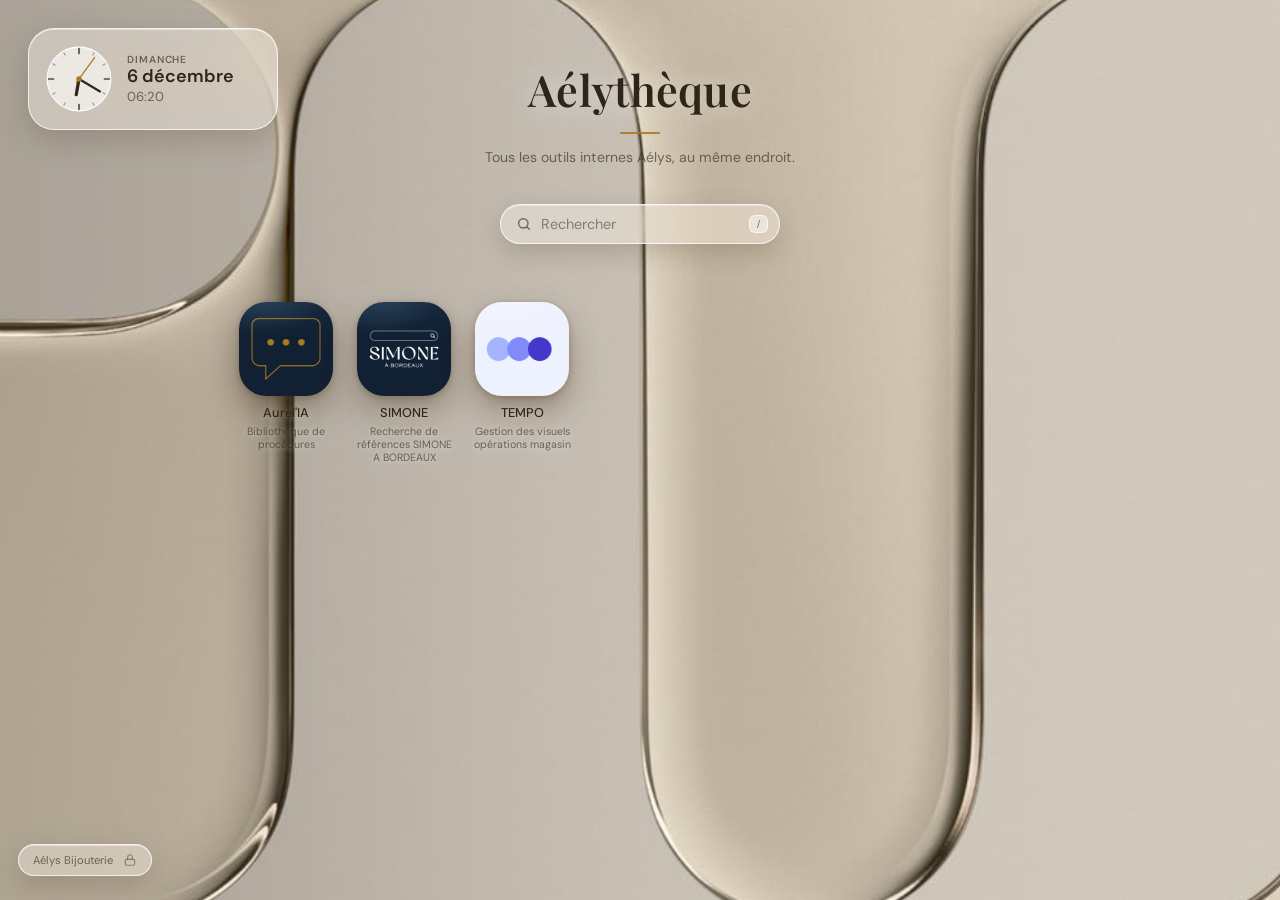
==== commit 421d9e8d: "Add files via upload" ====
--- a/index.html
+++ b/index.html
@@ -174,7 +174,7 @@
       inset 0 0 0 1px rgba(255,255,255,.34), inset 0 1.5px 1px rgba(255,255,255,.7), inset 0 -12px 20px rgba(255,255,255,.1);
   }
   .tool:active .tool-icon { transform: scale(.93); transition-duration: .08s; }
-  .tool:focus-visible .tool-icon { outline: 3px solid rgba(47,37,25,.45); outline-offset: 3px; }
+  .tool-link:focus-visible .tool-icon { outline: 3px solid rgba(47,37,25,.45); outline-offset: 3px; }
 
   .tool-name { font-size: .8rem; font-weight: 500; text-align: center; line-height: 1.25; max-width: 108px; text-shadow: 0 1px 8px rgba(255,255,255,.55); }
   .tool-desc { font-size: .66rem; color: var(--ink-soft); text-align: center; line-height: 1.25; max-width: 108px;
@@ -231,6 +231,46 @@
   @keyframes flash { 0% { opacity: 0; } 12% { opacity: 1; } 100% { opacity: 0; } }
 
   .empty { text-align: center; color: var(--ink-soft); font-size: .9rem; max-width: 380px; margin: 40px auto 0; line-height: 1.5; }
+
+  /* ── Lien vidéo sous chaque app ──────────────────────────────── */
+  .tool-link { display: flex; flex-direction: column; align-items: center; gap: 9px; width: 100%; color: inherit; text-decoration: none; }
+  .vid-link { all: unset; box-sizing: border-box; cursor: pointer; display: inline-flex; align-items: center; gap: 5px; margin-top: 1px;
+    padding: 4px 11px 4px 9px; border-radius: 999px; font: 500 .66rem -apple-system, BlinkMacSystemFont, 'SF Pro Text', 'Segoe UI', sans-serif;
+    color: var(--ink); white-space: nowrap;
+    border: 1px solid var(--glass-edge); background: rgba(255,255,255,.5);
+    -webkit-backdrop-filter: blur(14px) saturate(1.6); backdrop-filter: blur(14px) saturate(1.6);
+    box-shadow: inset 0 1px 0 rgba(255,255,255,.6), 0 3px 10px rgba(var(--shadow),.14);
+    transition: transform .15s ease, background .15s ease, color .15s ease; }
+  .vid-link svg { width: 9px; height: 9px; fill: #A87B27; transition: fill .15s ease; }
+  .vid-link:hover { transform: translateY(-1px); background: #A87B27; color: #fff; }
+  .vid-link:hover svg { fill: #fff; }
+  .vid-link:focus-visible { outline: 2px solid rgba(47,37,25,.5); outline-offset: 2px; }
+
+  /* ── Lecteur vidéo ───────────────────────────────────────────── */
+  .vmodal { position: fixed; inset: 0; z-index: 100; display: flex; align-items: center; justify-content: center; padding: 20px;
+    background: rgba(30,22,12,.55); -webkit-backdrop-filter: blur(16px) saturate(1.2); backdrop-filter: blur(16px) saturate(1.2);
+    animation: fadein .18s ease; }
+  @keyframes fadein { from { opacity: 0; } to { opacity: 1; } }
+  .vpanel { position: relative; width: min(980px, 100%); max-height: 100%; overflow: auto; padding: 14px; border-radius: 28px;
+    background: rgba(255,255,255,.62); animation: pop .22s cubic-bezier(.2,.8,.2,1); }
+  .vstage { aspect-ratio: 16 / 9; background: #000; border-radius: 18px; overflow: hidden; position: relative; }
+  .vstage video, .vstage iframe { position: absolute; inset: 0; width: 100%; height: 100%; border: 0; background: #000; }
+  .verr { position: absolute; inset: 0; display: flex; flex-direction: column; align-items: center; justify-content: center; gap: 10px;
+    margin: 0; color: #fff; font-size: .9rem; text-align: center; padding: 20px; }
+  .verr a { color: #EBC06A; }
+  .vmeta { padding: 12px 6px 4px; display: flex; align-items: baseline; gap: 10px; flex-wrap: wrap; }
+  .vmeta b { font-size: 1rem; font-weight: 600; }
+  .vmeta span { font-size: .78rem; color: var(--ink-soft); }
+  .vlist { display: flex; flex-wrap: wrap; gap: 8px; padding: 8px 4px 2px; }
+  .vlist:empty { display: none; }
+  .vlist button { all: unset; box-sizing: border-box; cursor: pointer; padding: 6px 14px; border-radius: 999px; font: 500 .76rem -apple-system, 'Segoe UI', sans-serif;
+    background: rgba(255,255,255,.65); border: 1px solid var(--glass-edge); color: var(--ink); }
+  .vlist button.on { background: linear-gradient(180deg, #EBC06A, #A87B27); color: #fff; }
+  .vlist button:focus-visible { outline: 2px solid rgba(47,37,25,.5); outline-offset: 2px; }
+  .vclose { position: absolute; top: 22px; right: 22px; z-index: 3; width: 34px; height: 34px; border-radius: 50%; cursor: pointer;
+    border: 1px solid rgba(255,255,255,.5); background: rgba(20,14,8,.5); color: #fff; font-size: 1.25rem; line-height: 1;
+    -webkit-backdrop-filter: blur(10px); backdrop-filter: blur(10px); }
+  .vclose:hover { background: rgba(20,14,8,.75); }
 
   /* ── Pied ────────────────────────────────────────────────────── */
   footer { position: fixed; left: 18px; bottom: 24px; z-index: 9; display: flex; align-items: center; gap: 10px;
@@ -313,6 +353,14 @@
 
 <div class="ctx glass" id="ctx" role="menu" hidden></div>
 <div class="toast" id="toast" role="status"></div>
+<div class="vmodal" id="vmodal" role="dialog" aria-modal="true" aria-label="Vidéo" hidden>
+  <div class="vpanel glass">
+    <button class="vclose" id="vclose" type="button" aria-label="Fermer la vidéo">×</button>
+    <div class="vstage" id="vstage"></div>
+    <div class="vmeta"><b id="vtitle"></b><span id="vtool"></span></div>
+    <div class="vlist" id="vlist"></div>
+  </div>
+</div>
 
 <script src="config.js"></script>
 <script>
@@ -387,7 +435,8 @@
     return {
       id: t.id, name: t.name, desc: t.descr != null ? t.descr : t.desc,
       url: t.url, icon: t.icon, image: t.image, color: t.color, teaser: t.teaser,
-      locked: !!t.locked, releaseAt: t.release_at ? new Date(t.release_at).getTime() : null
+      locked: !!t.locked, releaseAt: t.release_at ? new Date(t.release_at).getTime() : null,
+      videos: Array.isArray(t.videos) ? t.videos : []
     };
   }
 
@@ -447,12 +496,16 @@
     }
     const badge = isNew(t) ? '<span class="badge-new">Nouveau</span>' : '';
     const desc = t.desc ? `<div class="tool-desc">${escapeHtml(t.desc)}</div>` : '';
+    const n = (t.videos || []).length;
+    const vlink = n ? `<button type="button" class="vid-link" data-vid="${id}" aria-label="${n > 1 ? n + ' vidéos' : 'Voir la vidéo'} : ${escapeHtml(t.name)}"><svg viewBox="0 0 10 10" aria-hidden="true"><path d="M2 .6v8.8L9.2 5z"/></svg>${n > 1 ? n + ' vidéos' : 'Voir la vidéo'}</button>` : '';
     return `
-      <a class="tool${reveal ? ' reveal' : ''}" data-id="${id}" href="${escapeHtml(safeUrl(t.url))}"${styleAttr(t)} draggable="false">
-        <div class="ti"><div class="tool-icon">${iconInner(t)}</div>${badge}</div>
-        <div class="tool-name">${escapeHtml(t.name)}</div>
-        ${desc}
-      </a>`;
+      <div class="tool${reveal ? ' reveal' : ''}" data-id="${id}"${styleAttr(t)}>
+        <a class="tool-link" href="${escapeHtml(safeUrl(t.url))}" draggable="false">
+          <div class="ti"><div class="tool-icon">${iconInner(t)}</div>${badge}</div>
+          <div class="tool-name">${escapeHtml(t.name)}</div>
+          ${desc}
+        </a>${vlink}
+      </div>`;
   }
 
   function renderGrid() {
@@ -612,6 +665,7 @@
       openCtx(e.clientX, e.clientY, [
         { label: 'Ouvrir', fn: () => { location.href = abs; } },
         { label: 'Ouvrir dans un nouvel onglet', fn: () => window.open(abs, '_blank', 'noopener') },
+        ...(t.videos && t.videos.length ? [{ label: 'Voir la vidéo', fn: () => openVideos(t.id) }] : []),
         { label: 'Copier le lien', fn: () => { (navigator.clipboard ? navigator.clipboard.writeText(abs) : Promise.reject()).then(() => toast('Lien copié'), () => toast('Copie impossible')); } }
       ]);
     } else {
@@ -628,14 +682,14 @@
   searchEl.addEventListener('input', renderGrid);
   document.addEventListener('keydown', e => {
     const typing = /^(input|textarea)$/i.test((e.target.tagName || ''));
-    if (e.key === 'Escape') { if (!ctx.hidden) closeCtx(); return; }
+    if (e.key === 'Escape') { if (!vmodal.hidden) { closeVideos(); return; } if (!ctx.hidden) closeCtx(); return; }
     if ((e.key === '/' && !typing) || ((e.metaKey || e.ctrlKey) && e.key.toLowerCase() === 'k')) {
       e.preventDefault(); searchEl.focus(); searchEl.select();
     }
   });
   searchEl.addEventListener('keydown', e => {
     if (e.key === 'Escape') { searchEl.value = ''; searchEl.blur(); renderGrid(); }
-    if (e.key === 'Enter') { const first = grid.querySelector('a.tool'); if (first) location.href = first.href; }
+    if (e.key === 'Enter') { const first = grid.querySelector('a.tool-link'); if (first) location.href = first.href; }
   });
 
   // ── Reflet de verre qui suit le pointeur + parallaxe du fond ────
@@ -654,6 +708,94 @@
     });
   }
 
+  // ── Vidéos de présentation / tutos ──────────────────────────────
+
+  const vmodal = $('vmodal'), vstage = $('vstage');
+  let vState = null, vOpener = null;
+  const warmed = new Map();
+
+  // Fichier MP4/WebM → lecteur natif ; YouTube / Vimeo / Loom → lecteur intégré
+  function videoSource(url) {
+    let m;
+    if ((m = /(?:youtube\.com\/watch\?[^#]*v=|youtu\.be\/|youtube\.com\/embed\/|youtube\.com\/shorts\/)([\w-]{11})/.exec(url)))
+      return { type: 'iframe', src: `https://www.youtube-nocookie.com/embed/${m[1]}?autoplay=1&rel=0&modestbranding=1&playsinline=1` };
+    if ((m = /vimeo\.com\/(?:video\/)?(\d+)/.exec(url))) return { type: 'iframe', src: `https://player.vimeo.com/video/${m[1]}?autoplay=1` };
+    if ((m = /loom\.com\/(?:share|embed)\/([a-f0-9]+)/i.exec(url))) return { type: 'iframe', src: `https://www.loom.com/embed/${m[1]}?autoplay=1` };
+    return /^https?:\/\//i.test(url) ? { type: 'video', src: url } : null;
+  }
+
+  // Préchauffage : dès que la souris approche du lien, on ouvre la connexion et on charge l'image de couverture
+  function warm(t) {
+    const v = t && t.videos && t.videos[0]; if (!v) return;
+    if (v.poster) new Image().src = v.poster;
+    const s = videoSource(v.url);
+    if (s && s.type === 'video' && !warmed.has(v.url)) {
+      const el = document.createElement('video'); el.preload = 'metadata'; el.muted = true; el.src = s.src; warmed.set(v.url, el);
+    }
+  }
+
+  function stopStage() {
+    const v = vstage.querySelector('video');
+    if (v) { v.pause(); v.removeAttribute('src'); v.load(); }
+    vstage.innerHTML = '';
+  }
+
+  function playVideo(i) {
+    const t = vState.tool, v = t.videos[i];
+    vState.i = i; stopStage();
+    $('vtitle').textContent = v.title || t.name;
+    $('vtool').textContent = t.name + (t.videos.length > 1 ? ` · ${i + 1}/${t.videos.length}` : '');
+    [...$('vlist').children].forEach((b, k) => b.classList.toggle('on', k === i));
+    const s = videoSource(v.url);
+    if (!s) { vstage.innerHTML = '<p class="verr">Lien vidéo invalide.</p>'; return; }
+    if (s.type === 'iframe') {
+      const f = document.createElement('iframe');
+      f.src = s.src; f.title = v.title || t.name; f.allowFullscreen = true;
+      f.allow = 'autoplay; fullscreen; picture-in-picture'; f.referrerPolicy = 'strict-origin-when-cross-origin';
+      vstage.appendChild(f); return;
+    }
+    const el = document.createElement('video');
+    el.controls = true; el.autoplay = true; el.playsInline = true; el.preload = 'auto';
+    if (v.poster) el.poster = v.poster;
+    el.src = s.src;
+    el.addEventListener('ended', () => { if (vState && vState.i < t.videos.length - 1) playVideo(vState.i + 1); });
+    el.addEventListener('error', () => {
+      vstage.innerHTML = '';
+      const p = document.createElement('p'); p.className = 'verr'; p.textContent = 'Impossible de lire cette vidéo ici. ';
+      const a = document.createElement('a'); a.href = s.src; a.target = '_blank'; a.rel = 'noopener'; a.textContent = 'Ouvrir dans un nouvel onglet';
+      p.appendChild(a); vstage.appendChild(p);
+    });
+    vstage.appendChild(el);
+    el.play().catch(() => {});                  // si le navigateur refuse l'autoplay, le bouton lecture reste là
+  }
+
+  function openVideos(id, i, opener) {
+    const t = findTool(id); if (!t || !t.videos || !t.videos.length) return;
+    vState = { tool: t, i: 0 }; vOpener = opener || null;
+    const list = $('vlist'); list.innerHTML = '';
+    if (t.videos.length > 1) t.videos.forEach((v, k) => {
+      const b = document.createElement('button'); b.type = 'button'; b.textContent = `${k + 1} · ${v.title || 'Vidéo ' + (k + 1)}`;
+      b.addEventListener('click', () => playVideo(k)); list.appendChild(b);
+    });
+    vmodal.hidden = false; document.body.style.overflow = 'hidden';
+    playVideo(i || 0);
+    $('vclose').focus({ preventScroll: true });
+  }
+  function closeVideos() {
+    stopStage(); vmodal.hidden = true; document.body.style.overflow = ''; vState = null;
+    if (vOpener && document.contains(vOpener)) vOpener.focus({ preventScroll: true });
+    vOpener = null;
+  }
+  $('vclose').addEventListener('click', closeVideos);
+  vmodal.addEventListener('pointerdown', e => { if (e.target === vmodal) closeVideos(); });
+  grid.addEventListener('click', e => {
+    const b = e.target.closest('.vid-link'); if (!b) return;
+    e.preventDefault(); openVideos(b.dataset.vid, 0, b);
+  });
+  grid.addEventListener('pointerover', e => {
+    const b = e.target.closest && e.target.closest('.vid-link'); if (b) warm(findTool(b.dataset.vid));
+  });
+
   // ── Démarrage ───────────────────────────────────────────────────
 
   document.addEventListener('visibilitychange', () => { if (!document.hidden) refresh(); });
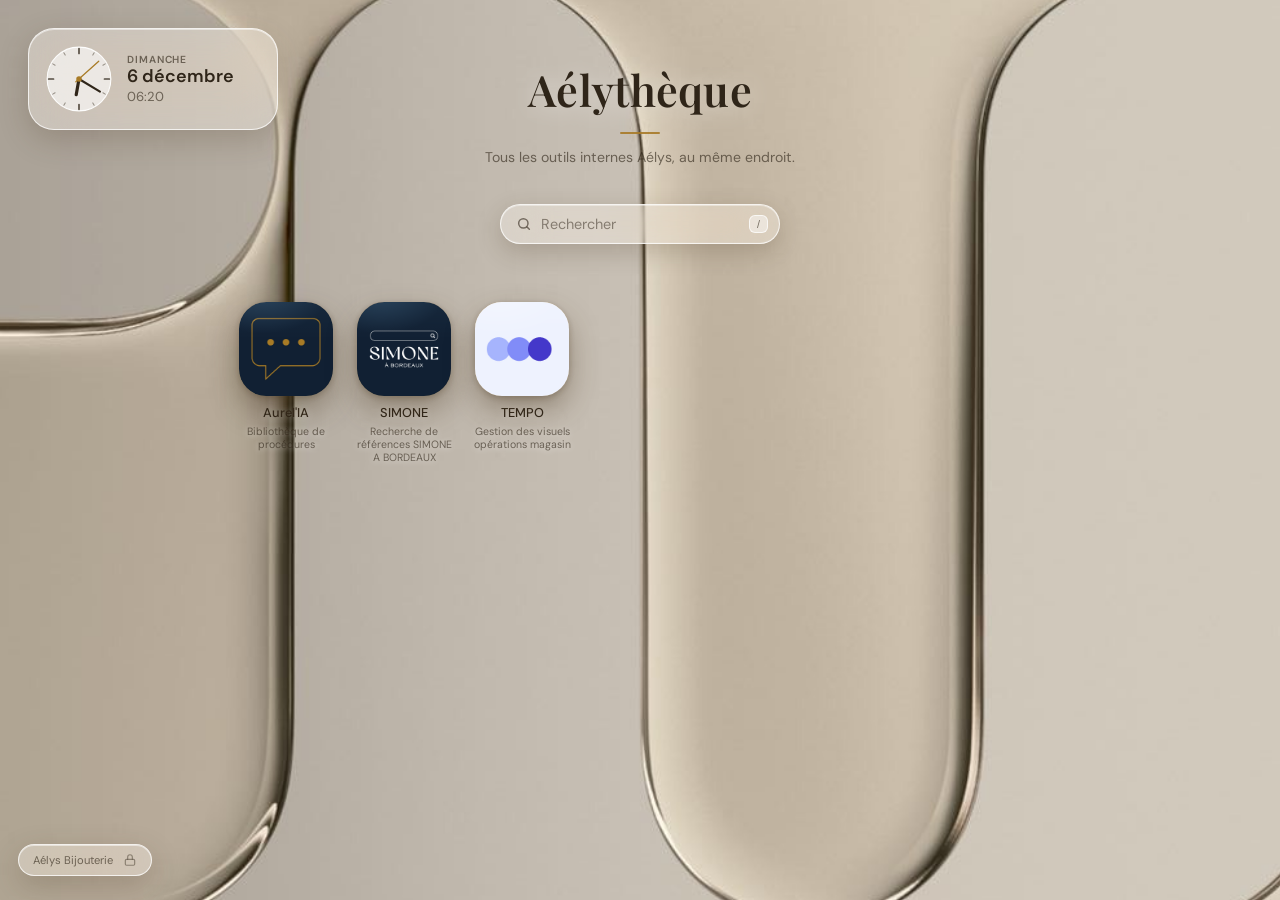
==== commit 4298a8d2: "Add files via upload" ====
--- a/index.html
+++ b/index.html
@@ -272,6 +272,55 @@
     -webkit-backdrop-filter: blur(10px); backdrop-filter: blur(10px); }
   .vclose:hover { background: rgba(20,14,8,.75); }
 
+  /* ── Onglet « Tutos » + bibliothèque ─────────────────────────── */
+  .libbtn { position: fixed; top: 28px; right: 28px; z-index: 6; display: inline-flex; align-items: center; gap: 8px; cursor: pointer;
+    padding: 10px 14px 10px 16px; border-radius: 999px; color: var(--ink);
+    font: 500 .82rem -apple-system, BlinkMacSystemFont, 'SF Pro Text', 'Segoe UI', sans-serif; transition: transform .15s ease; }
+  .libbtn:hover { transform: translateY(-1px); }
+  .libbtn svg { width: 15px; height: 15px; fill: none; stroke: #A87B27; stroke-width: 2; stroke-linecap: round; stroke-linejoin: round; }
+  .libbtn .libcount { min-width: 20px; padding: 1px 7px; border-radius: 99px; font-size: .68rem; font-weight: 700; text-align: center; color: #fff;
+    background: linear-gradient(180deg, #EBC06A, #A87B27); }
+  .libbtn:focus-visible, .libclose:focus-visible, .chip:focus-visible, .vcard:focus-visible { outline: 2px solid rgba(47,37,25,.55); outline-offset: 2px; }
+
+  .libback { position: fixed; inset: 0; z-index: 69; background: rgba(30,22,12,.28); opacity: 0; visibility: hidden;
+    -webkit-backdrop-filter: blur(3px); backdrop-filter: blur(3px); transition: opacity .3s ease, visibility 0s .3s; }
+  .libback.open { opacity: 1; visibility: visible; transition: opacity .3s ease, visibility 0s; }
+  .lib { position: fixed; top: 0; right: 0; bottom: 0; z-index: 70; width: min(640px, 100%); padding: 24px 22px 28px; overflow-y: auto;
+    border-radius: 28px 0 0 28px; background: rgba(255,255,255,.64); visibility: hidden; transform: translateX(104%);
+    transition: transform .4s cubic-bezier(.2,.8,.2,1), visibility 0s .4s; }
+  .lib.open { visibility: visible; transform: none; transition: transform .4s cubic-bezier(.2,.8,.2,1), visibility 0s; }
+  .libhead { display: flex; justify-content: space-between; align-items: flex-start; gap: 12px; margin-bottom: 16px; }
+  .libhead h2 { margin: 0; font-family: 'Playfair Display', serif; font-size: 1.5rem; font-weight: 600; }
+  .libhead p { margin: 4px 0 0; font-size: .8rem; color: var(--ink-soft); }
+  .libclose { flex: none; width: 34px; height: 34px; border-radius: 50%; cursor: pointer; font-size: 1.25rem; line-height: 1; color: var(--ink);
+    border: 1px solid var(--glass-edge); background: rgba(255,255,255,.6); }
+  .libsearch { width: 100%; padding: 10px 16px; border-radius: 999px; border: 1px solid var(--glass-edge); background: rgba(255,255,255,.6);
+    font: 400 .88rem -apple-system, BlinkMacSystemFont, 'SF Pro Text', 'Segoe UI', sans-serif; color: var(--ink); outline: none; }
+  .libsearch:focus { box-shadow: 0 0 0 3px rgba(168,123,39,.25); }
+  .chips { display: flex; flex-wrap: wrap; gap: 8px; margin: 14px 0 18px; }
+  .chip { all: unset; box-sizing: border-box; cursor: pointer; padding: 6px 14px; border-radius: 999px; font: 500 .76rem -apple-system, 'Segoe UI', sans-serif;
+    background: rgba(255,255,255,.62); border: 1px solid var(--glass-edge); color: var(--ink); }
+  .chip.on { background: linear-gradient(180deg, #EBC06A, #A87B27); color: #fff; }
+  .libgrid { display: grid; grid-template-columns: repeat(auto-fill, minmax(230px, 1fr)); gap: 18px 16px; }
+  .vcard { all: unset; box-sizing: border-box; cursor: pointer; display: block; border-radius: 16px; }
+  .vthumb { position: relative; aspect-ratio: 16 / 9; border-radius: 16px; overflow: hidden; display: flex; align-items: center; justify-content: center;
+    background: var(--tile-bg, linear-gradient(155deg, #223354, #0d1a2e)); font-size: 2.2rem;
+    box-shadow: 0 8px 20px rgba(var(--shadow),.25), inset 0 0 0 1px rgba(255,255,255,.3); transition: transform .2s cubic-bezier(.2,.8,.2,1), box-shadow .2s ease; }
+  .vthumb > img:not(.vfi) { position: absolute; inset: 0; width: 100%; height: 100%; object-fit: cover; }
+  .vthumb .vfi { width: 46px; height: 46px; border-radius: 12px; object-fit: cover; box-shadow: 0 4px 12px rgba(0,0,0,.3); }
+  .vplay { position: absolute; width: 46px; height: 46px; border-radius: 50%; display: flex; align-items: center; justify-content: center;
+    background: rgba(255,255,255,.55); border: 1px solid rgba(255,255,255,.85); box-shadow: 0 4px 14px rgba(0,0,0,.25);
+    -webkit-backdrop-filter: blur(10px); backdrop-filter: blur(10px); transition: transform .2s ease, background .2s ease; }
+  .vplay svg { width: 16px; height: 16px; fill: var(--ink); margin-left: 2px; }
+  .vdur { position: absolute; right: 8px; bottom: 8px; padding: 2px 7px; border-radius: 6px; font-size: .68rem; font-weight: 600; color: #fff;
+    background: rgba(20,14,8,.65); font-variant-numeric: tabular-nums; }
+  .vcard:hover .vthumb { transform: translateY(-3px); box-shadow: 0 16px 32px rgba(var(--shadow),.32), inset 0 0 0 1px rgba(255,255,255,.4); }
+  .vcard:hover .vplay { transform: scale(1.12); background: #A87B27; }
+  .vcard:hover .vplay svg { fill: #fff; }
+  .vct { margin: 9px 2px 0; font-size: .86rem; font-weight: 600; line-height: 1.25; }
+  .vcs { margin: 2px 2px 0; font-size: .72rem; color: var(--ink-soft); }
+  @media (max-width: 640px) { .libbtn { top: 14px; right: 14px; } .lib { border-radius: 0; } }
+
   /* ── Pied ────────────────────────────────────────────────────── */
   footer { position: fixed; left: 18px; bottom: 24px; z-index: 9; display: flex; align-items: center; gap: 10px;
     padding: 8px 14px; border-radius: 999px; white-space: nowrap; font-size: .7rem; color: var(--ink-soft); }
@@ -304,6 +353,11 @@
 
 <div class="wallpaper" id="wall" aria-hidden="true"></div>
 <div class="flash" id="flash" aria-hidden="true"></div>
+
+<button class="libbtn glass" id="libBtn" type="button" aria-expanded="false" aria-controls="lib" hidden>
+  <svg viewBox="0 0 24 24" aria-hidden="true"><circle cx="12" cy="12" r="9.5"/><path d="M10 8.5v7l6-3.5z"/></svg>
+  Tutos <span class="libcount" id="libCount">0</span>
+</button>
 
 <aside class="widget glass" id="widget" aria-label="Heure">
   <div class="wd-top">
@@ -353,6 +407,17 @@
 
 <div class="ctx glass" id="ctx" role="menu" hidden></div>
 <div class="toast" id="toast" role="status"></div>
+<div class="libback" id="libBack"></div>
+<aside class="lib glass" id="lib" aria-label="Bibliothèque de tutos" aria-hidden="true" inert>
+  <div class="libhead">
+    <div><h2>Tutos vidéo</h2><p>Présentations et tutos de tous les outils Aélys.</p></div>
+    <button class="libclose" id="libClose" type="button" aria-label="Fermer">×</button>
+  </div>
+  <input class="libsearch" id="libSearch" type="search" placeholder="Rechercher un tuto" autocomplete="off" aria-label="Rechercher un tuto" />
+  <div class="chips" id="libChips"></div>
+  <div class="libgrid" id="libGrid"></div>
+</aside>
+
 <div class="vmodal" id="vmodal" role="dialog" aria-modal="true" aria-label="Vidéo" hidden>
   <div class="vpanel glass">
     <button class="vclose" id="vclose" type="button" aria-label="Fermer la vidéo">×</button>
@@ -382,6 +447,7 @@
   const grid = $('grid'), searchEl = $('search');
 
   let tools = [];
+  let general = [];          // tutos non liés à un outil
   let offset = 0;            // horloge serveur - horloge de l'appareil
   let reloading = false;
   let introDone = false;
@@ -452,6 +518,7 @@
       const data = await r.json();
       offset = new Date(data.now).getTime() - Date.now();
       tools = data.tools.map(normalize);
+      general = Array.isArray(data.general) ? data.general : [];
       try { localStorage.setItem(CACHE_KEY, JSON.stringify(data)); } catch (e) {}
     } catch (e) {
       let cached = null;
@@ -459,6 +526,7 @@
       if (cached && cached.tools) {
         offset = new Date(cached.now).getTime() - Date.now();
         tools = cached.tools.map(normalize);
+        general = Array.isArray(cached.general) ? cached.general : [];
       } else {
         tools = FALLBACK;
       }
@@ -515,7 +583,7 @@
     const list = !q ? ordered : ordered.filter(t => !t.locked &&
       ((t.name || '').toLowerCase().includes(q) || (t.desc || '').toLowerCase().includes(q)));
 
-    renderNews(); scheduleRelease();
+    renderNews(); scheduleRelease(); renderLibBtn();
 
     if (tools.length === 0 || list.length === 0) {
       grid.innerHTML = ''; lastHtml = '';
@@ -682,7 +750,7 @@
   searchEl.addEventListener('input', renderGrid);
   document.addEventListener('keydown', e => {
     const typing = /^(input|textarea)$/i.test((e.target.tagName || ''));
-    if (e.key === 'Escape') { if (!vmodal.hidden) { closeVideos(); return; } if (!ctx.hidden) closeCtx(); return; }
+    if (e.key === 'Escape') { if (!vmodal.hidden) { closeVideos(); return; } if (lib.classList.contains('open')) { closeLib(); return; } if (!ctx.hidden) closeCtx(); return; }
     if ((e.key === '/' && !typing) || ((e.metaKey || e.ctrlKey) && e.key.toLowerCase() === 'k')) {
       e.preventDefault(); searchEl.focus(); searchEl.select();
     }
@@ -708,9 +776,10 @@
     });
   }
 
-  // ── Vidéos de présentation / tutos ──────────────────────────────
+  // ── Vidéos : lecteur + bibliothèque de tutos ────────────────────
 
   const vmodal = $('vmodal'), vstage = $('vstage');
+  const lib = $('lib'), libBack = $('libBack');
   let vState = null, vOpener = null;
   const warmed = new Map();
 
@@ -724,9 +793,9 @@
     return /^https?:\/\//i.test(url) ? { type: 'video', src: url } : null;
   }
 
-  // Préchauffage : dès que la souris approche du lien, on ouvre la connexion et on charge l'image de couverture
-  function warm(t) {
-    const v = t && t.videos && t.videos[0]; if (!v) return;
+  // Préchauffage : dès que la souris approche, on ouvre la connexion et on charge l'image de couverture
+  function warm(v) {
+    if (!v) return;
     if (v.poster) new Image().src = v.poster;
     const s = videoSource(v.url);
     if (s && s.type === 'video' && !warmed.has(v.url)) {
@@ -741,16 +810,16 @@
   }
 
   function playVideo(i) {
-    const t = vState.tool, v = t.videos[i];
+    const { label, items } = vState, v = items[i];
     vState.i = i; stopStage();
-    $('vtitle').textContent = v.title || t.name;
-    $('vtool').textContent = t.name + (t.videos.length > 1 ? ` · ${i + 1}/${t.videos.length}` : '');
+    $('vtitle').textContent = v.title || label;
+    $('vtool').textContent = (v.toolName || label) + (items.length > 1 ? ` · ${i + 1}/${items.length}` : '');
     [...$('vlist').children].forEach((b, k) => b.classList.toggle('on', k === i));
     const s = videoSource(v.url);
     if (!s) { vstage.innerHTML = '<p class="verr">Lien vidéo invalide.</p>'; return; }
     if (s.type === 'iframe') {
       const f = document.createElement('iframe');
-      f.src = s.src; f.title = v.title || t.name; f.allowFullscreen = true;
+      f.src = s.src; f.title = v.title || label; f.allowFullscreen = true;
       f.allow = 'autoplay; fullscreen; picture-in-picture'; f.referrerPolicy = 'strict-origin-when-cross-origin';
       vstage.appendChild(f); return;
     }
@@ -758,7 +827,7 @@
     el.controls = true; el.autoplay = true; el.playsInline = true; el.preload = 'auto';
     if (v.poster) el.poster = v.poster;
     el.src = s.src;
-    el.addEventListener('ended', () => { if (vState && vState.i < t.videos.length - 1) playVideo(vState.i + 1); });
+    el.addEventListener('ended', () => { if (vState && vState.i < items.length - 1) playVideo(vState.i + 1); });
     el.addEventListener('error', () => {
       vstage.innerHTML = '';
       const p = document.createElement('p'); p.className = 'verr'; p.textContent = 'Impossible de lire cette vidéo ici. ';
@@ -769,17 +838,22 @@
     el.play().catch(() => {});                  // si le navigateur refuse l'autoplay, le bouton lecture reste là
   }
 
-  function openVideos(id, i, opener) {
-    const t = findTool(id); if (!t || !t.videos || !t.videos.length) return;
-    vState = { tool: t, i: 0 }; vOpener = opener || null;
+  // Lit une liste de vidéos à partir de la n-ième ; la suivante démarre à la fin
+  function openList(label, items, start, opener) {
+    if (!items.length) return;
+    vState = { label, items, i: 0 }; vOpener = opener || null;
     const list = $('vlist'); list.innerHTML = '';
-    if (t.videos.length > 1) t.videos.forEach((v, k) => {
+    if (items.length > 1 && items.length <= 8) items.forEach((v, k) => {
       const b = document.createElement('button'); b.type = 'button'; b.textContent = `${k + 1} · ${v.title || 'Vidéo ' + (k + 1)}`;
       b.addEventListener('click', () => playVideo(k)); list.appendChild(b);
     });
     vmodal.hidden = false; document.body.style.overflow = 'hidden';
-    playVideo(i || 0);
+    playVideo(start || 0);
     $('vclose').focus({ preventScroll: true });
+  }
+  function openVideos(id, start, opener) {
+    const t = findTool(id); if (!t || !t.videos || !t.videos.length) return;
+    openList(t.name, t.videos.map(v => ({ ...v, toolName: t.name })), start, opener);
   }
   function closeVideos() {
     stopStage(); vmodal.hidden = true; document.body.style.overflow = ''; vState = null;
@@ -788,12 +862,79 @@
   }
   $('vclose').addEventListener('click', closeVideos);
   vmodal.addEventListener('pointerdown', e => { if (e.target === vmodal) closeVideos(); });
+
+  // Lien vidéo sous une app
   grid.addEventListener('click', e => {
     const b = e.target.closest('.vid-link'); if (!b) return;
     e.preventDefault(); openVideos(b.dataset.vid, 0, b);
   });
   grid.addEventListener('pointerover', e => {
-    const b = e.target.closest && e.target.closest('.vid-link'); if (b) warm(findTool(b.dataset.vid));
+    const b = e.target.closest && e.target.closest('.vid-link');
+    if (b) { const t = findTool(b.dataset.vid); warm(t && t.videos && t.videos[0]); }
+  });
+
+  // ── Onglet « Tutos » : bibliothèque de toutes les vidéos ────────
+
+  let libFilter = 'all', libList = [];
+
+  function libraryItems() {
+    const out = general.map(v => ({ ...v, toolId: null, toolName: 'Général', icon: '🎓', color: '#A87B27' }));
+    tools.filter(t => !t.locked).forEach(t => (t.videos || []).forEach(v =>
+      out.push({ ...v, toolId: t.id, toolName: t.name, icon: t.icon, image: t.image, color: t.color })));
+    return out;
+  }
+  function renderLibBtn() {
+    const n = libraryItems().length;
+    $('libBtn').hidden = n === 0;
+    $('libCount').textContent = n;
+    if (lib.classList.contains('open')) renderLib();
+  }
+  function renderLib() {
+    const all = libraryItems(), q = $('libSearch').value.trim().toLowerCase();
+    const owners = [];
+    all.forEach(v => { const k = v.toolId || 'general'; if (!owners.some(o => o.k === k)) owners.push({ k, name: v.toolName }); });
+    if (libFilter !== 'all' && !owners.some(o => o.k === libFilter)) libFilter = 'all';
+    $('libChips').innerHTML = [{ k: 'all', name: 'Tout' }, ...owners].map(o =>
+      `<button type="button" class="chip${o.k === libFilter ? ' on' : ''}" data-k="${escapeHtml(o.k)}">${escapeHtml(o.name)}</button>`).join('');
+    libList = all.filter(v => (libFilter === 'all' || (v.toolId || 'general') === libFilter) &&
+      (!q || (v.title || '').toLowerCase().includes(q) || v.toolName.toLowerCase().includes(q)));
+    $('libGrid').innerHTML = libList.length ? libList.map((v, i) => {
+      const bg = tileBackground(v.color);
+      const media = v.poster ? `<img src="${escapeHtml(v.poster)}" alt="" loading="lazy" draggable="false" />`
+        : (v.image ? `<img class="vfi" src="${escapeHtml(v.image)}" alt="" draggable="false" />` : escapeHtml(v.icon || '🔗'));
+      const dur = v.duration != null ? `<span class="vdur">${Math.floor(v.duration / 60)}:${pad(v.duration % 60)}</span>` : '';
+      return `<button type="button" class="vcard" data-i="${i}">
+        <div class="vthumb"${bg ? ` style="--tile-bg:${escapeHtml(bg)}"` : ''}>${media}
+          <span class="vplay"><svg viewBox="0 0 10 10" aria-hidden="true"><path d="M2 .6v8.8L9.2 5z"/></svg></span>${dur}</div>
+        <div class="vct">${escapeHtml(v.title || 'Vidéo')}</div><div class="vcs">${escapeHtml(v.toolName)}</div>
+      </button>`;
+    }).join('') : '<p class="empty">Aucun tuto trouvé.</p>';
+  }
+  function openLib() {
+    renderLib();
+    lib.inert = false; lib.setAttribute('aria-hidden', 'false');
+    lib.classList.add('open'); libBack.classList.add('open'); $('libBtn').setAttribute('aria-expanded', 'true');
+    $('libClose').focus({ preventScroll: true });
+  }
+  function closeLib() {
+    lib.classList.remove('open'); libBack.classList.remove('open'); $('libBtn').setAttribute('aria-expanded', 'false');
+    lib.inert = true; lib.setAttribute('aria-hidden', 'true');
+    $('libBtn').focus({ preventScroll: true });
+  }
+  $('libBtn').addEventListener('click', () => lib.classList.contains('open') ? closeLib() : openLib());
+  $('libClose').addEventListener('click', closeLib);
+  libBack.addEventListener('pointerdown', closeLib);
+  $('libSearch').addEventListener('input', renderLib);
+  $('libChips').addEventListener('click', e => {
+    const b = e.target.closest('.chip'); if (!b) return;
+    libFilter = b.dataset.k; renderLib();
+  });
+  $('libGrid').addEventListener('click', e => {
+    const c = e.target.closest('.vcard'); if (!c) return;
+    openList('Tutos', libList, Number(c.dataset.i), c);
+  });
+  $('libGrid').addEventListener('pointerover', e => {
+    const c = e.target.closest && e.target.closest('.vcard'); if (c) warm(libList[Number(c.dataset.i)]);
   });
 
   // ── Démarrage ───────────────────────────────────────────────────
@@ -803,7 +944,7 @@
   setInterval(tick, 1000);
   try {                                            // copie locale d'abord : jamais d'écran vide
     const c = JSON.parse(localStorage.getItem(CACHE_KEY));
-    if (c && c.tools) { offset = new Date(c.now).getTime() - Date.now(); tools = c.tools.map(normalize); renderGrid(); }
+    if (c && c.tools) { offset = new Date(c.now).getTime() - Date.now(); tools = c.tools.map(normalize); general = Array.isArray(c.general) ? c.general : []; renderGrid(); }
   } catch (e) {}
   updateWidget(nowMs());
   refresh();
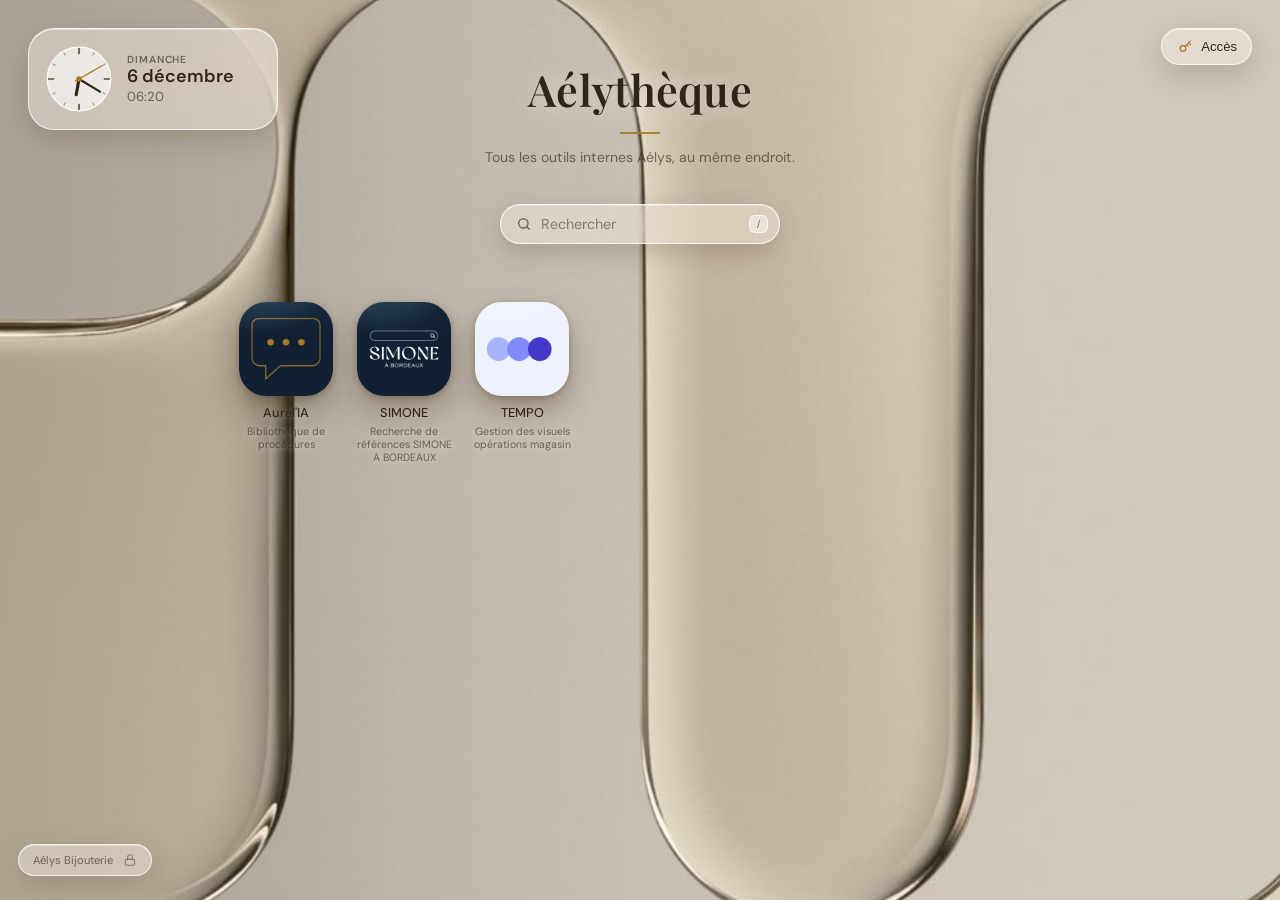
==== commit 7e9fbddf: "Add files via upload" ====
--- a/index.html
+++ b/index.html
@@ -273,7 +273,8 @@
   .vclose:hover { background: rgba(20,14,8,.75); }
 
   /* ── Onglet « Tutos » + bibliothèque ─────────────────────────── */
-  .libbtn { position: fixed; top: 28px; right: 28px; z-index: 6; display: inline-flex; align-items: center; gap: 8px; cursor: pointer;
+  .topbtns { position: fixed; top: 28px; right: 28px; z-index: 6; display: flex; gap: 10px; align-items: center; }
+  .libbtn { position: relative; display: inline-flex; align-items: center; gap: 8px; cursor: pointer;
     padding: 10px 14px 10px 16px; border-radius: 999px; color: var(--ink);
     font: 500 .82rem -apple-system, BlinkMacSystemFont, 'SF Pro Text', 'Segoe UI', sans-serif; transition: transform .15s ease; }
   .libbtn:hover { transform: translateY(-1px); }
@@ -319,7 +320,37 @@
   .vcard:hover .vplay svg { fill: #fff; }
   .vct { margin: 9px 2px 0; font-size: .86rem; font-weight: 600; line-height: 1.25; }
   .vcs { margin: 2px 2px 0; font-size: .72rem; color: var(--ink-soft); }
-  @media (max-width: 640px) { .libbtn { top: 14px; right: 14px; } .lib { border-radius: 0; } }
+  @media (max-width: 640px) { .topbtns { top: 14px; right: 14px; } .lib { border-radius: 0; } }
+
+  /* ── Onglet « Accès » : identifiants par magasin ─────────────── */
+  .credgate { margin-top: 18px; display: flex; flex-direction: column; gap: 12px; max-width: 360px; }
+  .credgate .cin { width: 100%; padding: 12px 18px; border-radius: 999px; border: 1px solid var(--glass-edge); background: rgba(255,255,255,.7);
+    font: 400 .95rem -apple-system, BlinkMacSystemFont, 'SF Pro Text', 'Segoe UI', sans-serif; color: var(--ink); outline: none; }
+  .credgate .cin:focus { box-shadow: 0 0 0 3px rgba(168,123,39,.25); }
+  .cbtn { all: unset; box-sizing: border-box; cursor: pointer; padding: 10px 20px; border-radius: 999px; text-align: center; color: #fff;
+    font: 600 .85rem -apple-system, BlinkMacSystemFont, 'SF Pro Text', 'Segoe UI', sans-serif; background: linear-gradient(180deg, #EBC06A, #A87B27); }
+  .cbtn:disabled { opacity: .6; cursor: default; }
+  .cbtn:focus-visible, .cmini:focus-visible, .clink:focus-visible { outline: 2px solid rgba(47,37,25,.55); outline-offset: 2px; }
+  .cerr { min-height: 1.2em; font-size: .8rem; color: #B3402F; }
+  .cnote { font-size: .72rem; color: var(--ink-soft); line-height: 1.45; }
+  .clink { all: unset; cursor: pointer; font-size: .76rem; color: var(--ink-soft); text-decoration: underline; }
+  .credtop { display: flex; align-items: center; justify-content: space-between; gap: 10px; margin-bottom: 12px; }
+  .credtop b { font-size: .86rem; }
+  .clist { display: flex; flex-direction: column; gap: 12px; margin-top: 14px; }
+  .ccard { padding: 14px 16px; border-radius: 18px; background: rgba(255,255,255,.62); border: 1px solid var(--glass-edge); }
+  .chead { display: flex; align-items: center; gap: 10px; margin-bottom: 8px; }
+  .cicon { flex: none; width: 36px; height: 36px; border-radius: 10px; display: flex; align-items: center; justify-content: center; overflow: hidden;
+    font-size: 1.1rem; background: var(--tile-bg, linear-gradient(155deg, #223354, #0d1a2e)); box-shadow: inset 0 0 0 1px rgba(255,255,255,.3); }
+  .cicon img { width: 100%; height: 100%; object-fit: cover; }
+  .chead .cname { flex: 1; min-width: 0; font-weight: 600; font-size: .95rem; }
+  .copen { font-size: .72rem; color: #A87B27; text-decoration: none; font-weight: 600; }
+  .crow { display: flex; align-items: center; gap: 8px; padding: 6px 0; border-top: 1px solid rgba(47,37,25,.08); }
+  .crow .k { flex: none; width: 92px; font-size: .72rem; color: var(--ink-soft); }
+  .crow .v { flex: 1; min-width: 0; font: 500 .88rem ui-monospace, 'SF Mono', Consolas, monospace; word-break: break-all; }
+  .cmini { all: unset; box-sizing: border-box; cursor: pointer; flex: none; padding: 4px 10px; border-radius: 999px; font-size: .7rem; font-weight: 600;
+    background: rgba(255,255,255,.7); border: 1px solid var(--glass-edge); color: var(--ink); }
+  .cmini:hover { background: #A87B27; color: #fff; }
+  .cnotetxt { margin-top: 6px; font-size: .74rem; color: var(--ink-soft); }
 
   /* ── Pied ────────────────────────────────────────────────────── */
   footer { position: fixed; left: 18px; bottom: 24px; z-index: 9; display: flex; align-items: center; gap: 10px;
@@ -354,10 +385,16 @@
 <div class="wallpaper" id="wall" aria-hidden="true"></div>
 <div class="flash" id="flash" aria-hidden="true"></div>
 
-<button class="libbtn glass" id="libBtn" type="button" aria-expanded="false" aria-controls="lib" hidden>
-  <svg viewBox="0 0 24 24" aria-hidden="true"><circle cx="12" cy="12" r="9.5"/><path d="M10 8.5v7l6-3.5z"/></svg>
-  Tutos <span class="libcount" id="libCount">0</span>
-</button>
+<div class="topbtns">
+  <button class="libbtn glass" id="credBtn" type="button" aria-expanded="false" aria-controls="cred">
+    <svg viewBox="0 0 24 24" aria-hidden="true"><circle cx="8" cy="15" r="4.5"/><path d="M11.2 11.8 20 3m-3 3 3 3m-6-0 2 2"/></svg>
+    Accès
+  </button>
+  <button class="libbtn glass" id="libBtn" type="button" aria-expanded="false" aria-controls="lib" hidden>
+    <svg viewBox="0 0 24 24" aria-hidden="true"><circle cx="12" cy="12" r="9.5"/><path d="M10 8.5v7l6-3.5z"/></svg>
+    Tutos <span class="libcount" id="libCount">0</span>
+  </button>
+</div>
 
 <aside class="widget glass" id="widget" aria-label="Heure">
   <div class="wd-top">
@@ -416,6 +453,25 @@
   <input class="libsearch" id="libSearch" type="search" placeholder="Rechercher un tuto" autocomplete="off" aria-label="Rechercher un tuto" />
   <div class="chips" id="libChips"></div>
   <div class="libgrid" id="libGrid"></div>
+</aside>
+
+<div class="libback" id="credBack"></div>
+<aside class="lib glass" id="cred" aria-label="Identifiants par magasin" aria-hidden="true" inert>
+  <div class="libhead">
+    <div><h2>Identifiants</h2><p id="credSub">Les accès aux applis de ton magasin.</p></div>
+    <button class="libclose" id="credClose" type="button" aria-label="Fermer">×</button>
+  </div>
+  <form class="credgate" id="credGate" autocomplete="off">
+    <input class="cin" id="credCode" type="password" placeholder="Code du magasin" aria-label="Code du magasin" autocomplete="off" />
+    <button class="cbtn" id="credGo" type="submit">Afficher mes identifiants</button>
+    <div class="cerr" id="credErr" role="alert"></div>
+    <div class="cnote">Le code de ton magasin t’a été donné par la direction. Seuls les identifiants de ton magasin s’affichent.</div>
+  </form>
+  <div id="credView" hidden>
+    <div class="credtop"><b id="credStore"></b><button class="clink" id="credLock" type="button">Verrouiller</button></div>
+    <input class="libsearch" id="credSearch" type="search" placeholder="Rechercher une appli" autocomplete="off" aria-label="Rechercher une appli" />
+    <div class="clist" id="credList"></div>
+  </div>
 </aside>
 
 <div class="vmodal" id="vmodal" role="dialog" aria-modal="true" aria-label="Vidéo" hidden>
@@ -750,7 +806,7 @@
   searchEl.addEventListener('input', renderGrid);
   document.addEventListener('keydown', e => {
     const typing = /^(input|textarea)$/i.test((e.target.tagName || ''));
-    if (e.key === 'Escape') { if (!vmodal.hidden) { closeVideos(); return; } if (lib.classList.contains('open')) { closeLib(); return; } if (!ctx.hidden) closeCtx(); return; }
+    if (e.key === 'Escape') { if (!vmodal.hidden) { closeVideos(); return; } if (lib.classList.contains('open')) { closeLib(); return; } if ($('cred').classList.contains('open')) { closeCred(); return; } if (!ctx.hidden) closeCtx(); return; }
     if ((e.key === '/' && !typing) || ((e.metaKey || e.ctrlKey) && e.key.toLowerCase() === 'k')) {
       e.preventDefault(); searchEl.focus(); searchEl.select();
     }
@@ -937,6 +993,111 @@
     const c = e.target.closest && e.target.closest('.vcard'); if (c) warm(libList[Number(c.dataset.i)]);
   });
 
+  // ── Onglet « Accès » : identifiants par magasin ─────────────────
+  // Rien n'est stocké dans la page : le serveur ne renvoie que les identifiants du magasin dont on donne le code.
+
+  const credEl = $('cred'), credBack = $('credBack');
+  let credData = null, credCode = null;
+  const CRED_KEY = 'aelytheque.cred.v1';          // sessionStorage : s'efface à la fermeture de l'onglet
+
+  async function fetchCreds(code) {
+    const r = await fetch(`${CFG.supabaseUrl}/rest/v1/rpc/get_credentials`, {
+      method: 'POST',
+      headers: { apikey: CFG.supabaseAnonKey, Authorization: `Bearer ${CFG.supabaseAnonKey}`, 'Content-Type': 'application/json' },
+      body: JSON.stringify({ p_code: code })
+    });
+    if (r.status === 404) throw new Error('Service pas encore activé (le SQL des identifiants n’a pas été lancé).');
+    if (!r.ok) { let m = ''; try { m = (await r.json()).message || ''; } catch (e) {} throw new Error(m || 'Service indisponible, réessaie.'); }
+    return r.json();
+  }
+  function showCredView() {
+    $('credGate').hidden = true; $('credView').hidden = false;
+    $('credStore').textContent = '🏬 ' + credData.store;
+    $('credSub').textContent = 'Les accès aux applis de ton magasin.';
+    renderCred();
+  }
+  function showCredGate() {
+    credData = null; credCode = null;
+    try { sessionStorage.removeItem(CRED_KEY); } catch (e) {}
+    $('credView').hidden = true; $('credGate').hidden = false;
+    $('credCode').value = ''; $('credErr').textContent = ''; $('credList').innerHTML = ''; $('credSearch').value = '';
+    $('credSub').textContent = 'Entre le code de ton magasin.';
+  }
+  function renderCred() {
+    if (!credData) return;
+    const q = $('credSearch').value.trim().toLowerCase();
+    const items = credData.items.filter(c => !q || (c.app || '').toLowerCase().includes(q));
+    $('credList').innerHTML = items.length ? items.map((c, i) => {
+      const t = c.tool_id ? findTool(c.tool_id) : null;
+      const bg = t ? tileBackground(t.color) : '';
+      const ic = t && t.image ? `<img src="${escapeHtml(t.image)}" alt="" draggable="false" />` : escapeHtml((t && t.icon) || '🔑');
+      const open = t && t.url ? `<a class="copen" href="${escapeHtml(t.url)}" target="_blank" rel="noopener">Ouvrir ↗</a>` : '';
+      const row = (k, v, kind) => v ? `<div class="crow"><span class="k">${k}</span><span class="v" data-kind="${kind}">${kind === 'pw' ? '••••••••' : escapeHtml(v)}</span>
+          ${kind === 'pw' ? '<button class="cmini" type="button" data-a="eye">Afficher</button>' : ''}<button class="cmini" type="button" data-a="copy">Copier</button></div>` : '';
+      return `<div class="ccard" data-i="${credData.items.indexOf(c)}">
+        <div class="chead"><div class="cicon"${bg ? ` style="--tile-bg:${escapeHtml(bg)}"` : ''}>${ic}</div><div class="cname">${escapeHtml(c.app)}</div>${open}</div>
+        ${row('Identifiant', c.login, 'login')}${row('Mot de passe', c.password, 'pw')}
+        ${c.note ? `<div class="cnotetxt">${escapeHtml(c.note)}</div>` : ''}
+      </div>`;
+    }).join('') : `<p class="empty">${q ? 'Aucune appli trouvée.' : 'Aucun identifiant pour ce magasin pour le moment.'}</p>`;
+  }
+  function copyText(txt) {
+    const done = () => toast('Copié');
+    if (navigator.clipboard && navigator.clipboard.writeText) navigator.clipboard.writeText(txt).then(done, () => fallbackCopy(txt, done));
+    else fallbackCopy(txt, done);
+  }
+  function fallbackCopy(txt, done) {
+    const ta = document.createElement('textarea'); ta.value = txt; ta.style.cssText = 'position:fixed;opacity:0';
+    document.body.appendChild(ta); ta.select();
+    try { document.execCommand('copy'); done(); } catch (e) { toast('Copie impossible : sélectionne le texte à la main.'); }
+    ta.remove();
+  }
+  async function openCred() {
+    credEl.inert = false; credEl.setAttribute('aria-hidden', 'false');
+    credEl.classList.add('open'); credBack.classList.add('open'); $('credBtn').setAttribute('aria-expanded', 'true');
+    if (!credData) {
+      let saved = null; try { saved = sessionStorage.getItem(CRED_KEY); } catch (e) {}
+      if (saved) {                                  // déjà déverrouillé dans cet onglet
+        try { const d = await fetchCreds(saved); if (d) { credData = d; credCode = saved; showCredView(); return; } } catch (e) {}
+        showCredGate();
+      }
+      $('credCode').focus({ preventScroll: true });
+    } else $('credClose').focus({ preventScroll: true });
+  }
+  function closeCred() {
+    credEl.classList.remove('open'); credBack.classList.remove('open'); $('credBtn').setAttribute('aria-expanded', 'false');
+    credEl.inert = true; credEl.setAttribute('aria-hidden', 'true');
+    $('credBtn').focus({ preventScroll: true });
+  }
+  $('credBtn').addEventListener('click', () => credEl.classList.contains('open') ? closeCred() : openCred());
+  $('credClose').addEventListener('click', closeCred);
+  credBack.addEventListener('pointerdown', closeCred);
+  $('credLock').addEventListener('click', () => { showCredGate(); $('credCode').focus({ preventScroll: true }); });
+  $('credSearch').addEventListener('input', renderCred);
+  $('credGate').addEventListener('submit', async e => {
+    e.preventDefault();
+    const code = $('credCode').value.trim(), btn = $('credGo'), err = $('credErr'); err.textContent = '';
+    if (!code) { err.textContent = 'Entre le code de ton magasin.'; return; }
+    btn.disabled = true; btn.textContent = 'Vérification…';
+    try {
+      const d = await fetchCreds(code);
+      if (!d) { err.textContent = 'Code incorrect.'; $('credCode').select(); return; }
+      credData = d; credCode = code;
+      try { sessionStorage.setItem(CRED_KEY, code); } catch (e2) {}
+      $('credCode').value = ''; showCredView();
+    } catch (e2) { err.textContent = e2.message; }
+    finally { btn.disabled = false; btn.textContent = 'Afficher mes identifiants'; }
+  });
+  $('credList').addEventListener('click', e => {
+    const b = e.target.closest('button[data-a]'); if (!b || !credData) return;
+    const card = b.closest('.ccard'), c = credData.items[Number(card.dataset.i)], row = b.closest('.crow'), v = row.querySelector('.v');
+    if (b.dataset.a === 'copy') copyText(v.dataset.kind === 'pw' ? c.password : c.login);
+    else if (b.dataset.a === 'eye') {
+      const shown = v.dataset.shown === '1';
+      v.textContent = shown ? '••••••••' : c.password; v.dataset.shown = shown ? '0' : '1'; b.textContent = shown ? 'Afficher' : 'Masquer';
+    }
+  });
+
   // ── Démarrage ───────────────────────────────────────────────────
 
   document.addEventListener('visibilitychange', () => { if (!document.hidden) refresh(); });
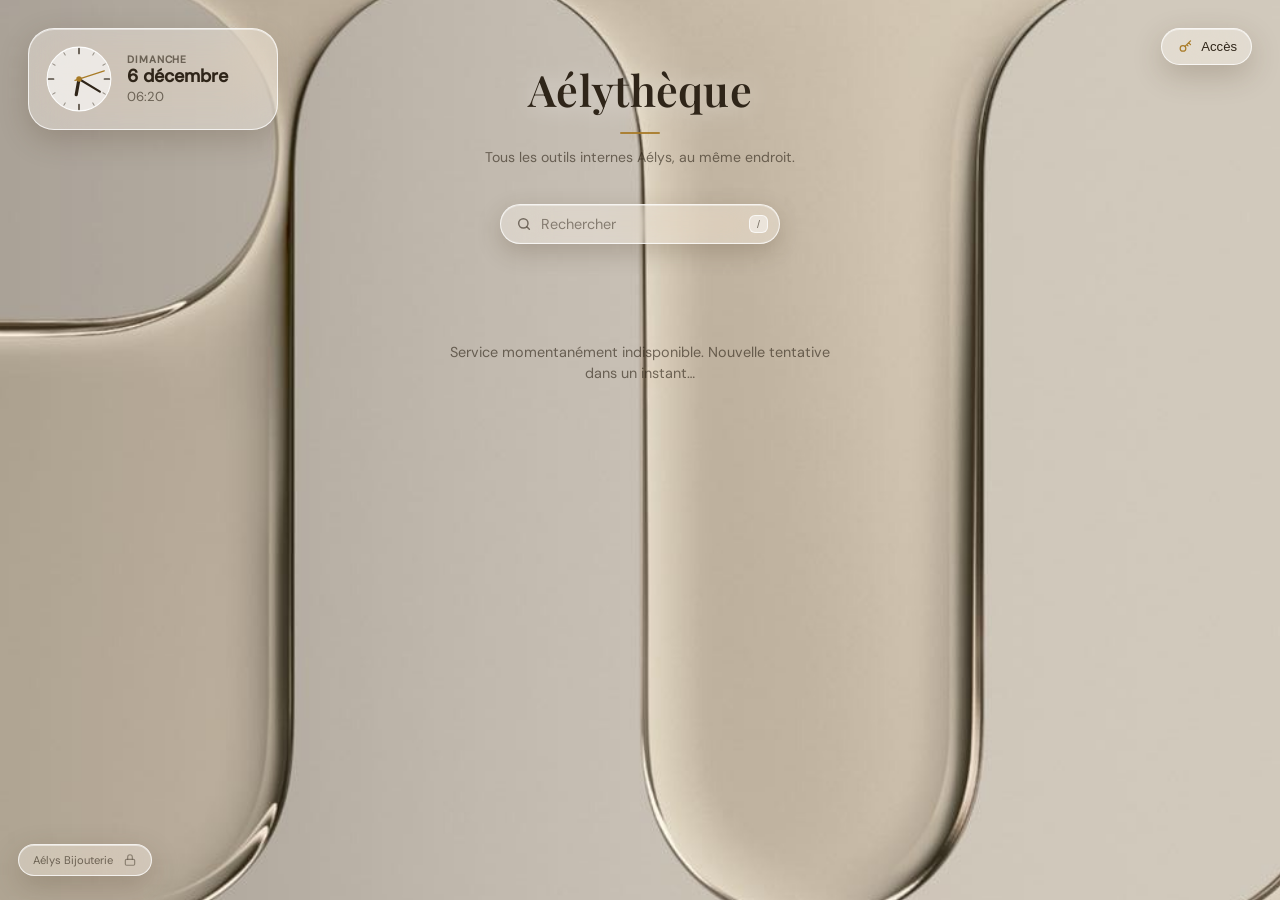
==== commit 5a490222: "Add files via upload" ====
--- a/index.html
+++ b/index.html
@@ -4,14 +4,19 @@
 <meta charset="UTF-8" />
 <meta name="viewport" content="width=device-width, initial-scale=1.0" />
 <meta name="theme-color" content="#cfc6b6" />
-<title>Aélysthèque</title>
+<title>Aélythèque</title>
+<meta name="description" content="Aélythèque : tous les outils internes Aélys Bijouterie, au même endroit." />
+<meta property="og:type" content="website" />
+<meta property="og:title" content="Aélythèque" />
+<meta property="og:description" content="Tous les outils internes Aélys Bijouterie, au même endroit." />
+<meta property="og:image" content="https://aelystheque.vercel.app/wallpaper.jpg" />
+<meta name="twitter:card" content="summary" />
   <link rel="icon" type="image/x-icon" href="favicon.ico" />
   <link rel="icon" type="image/png" sizes="32x32" href="favicon-32x32.png" />
   <link rel="icon" type="image/png" sizes="16x16" href="favicon-16x16.png" />
   <link rel="apple-touch-icon" sizes="180x180" href="apple-touch-icon.png" />
-<link rel="preconnect" href="https://fonts.googleapis.com" />
-<link rel="preconnect" href="https://fonts.gstatic.com" crossorigin />
-<link href="https://fonts.googleapis.com/css2?family=Playfair+Display:wght@500;600&family=DM+Sans:wght@300;400;500&display=swap" rel="stylesheet" />
+<link rel="preload" href="fonts/playfair-display-61a96359.woff2" as="font" type="font/woff2" crossorigin />
+<link rel="stylesheet" href="fonts/fonts.css" />
 <style>
   :root {
     --ink: #2f2519;
@@ -45,6 +50,13 @@
     background-size: cover; background-position: center; background-repeat: no-repeat;
     transform: translate3d(var(--px, 0px), var(--py, 0px), 0);
     transition: transform .8s cubic-bezier(.2,.7,.2,1); will-change: transform; }
+
+  @media (max-width: 760px) {
+    .wallpaper { background-image:
+      radial-gradient(120% 70% at 85% 0%, rgba(255,246,226,.75), transparent 60%),
+      radial-gradient(90% 60% at 0% 100%, rgba(150,132,104,.35), transparent 65%),
+      linear-gradient(160deg, #dcd1bd 0%, #cbbea6 50%, #b9a98b 100%); }
+  }
 
   /* ── Widget heure (façon iPadOS) ─────────────────────────────── */
   .widget { position: fixed; top: 28px; left: 28px; z-index: 4; width: 250px; padding: 16px; border-radius: 26px; display: grid; gap: 12px; }
@@ -67,6 +79,7 @@
   /* ── En-tête ─────────────────────────────────────────────────── */
   header { padding: 60px 24px 6px; text-align: center; }
   header .wordmark {
+    margin: 0;
     font-family: 'Playfair Display', serif;
     font-weight: 600;
     font-size: clamp(2rem, 5.5vw, 2.7rem);
@@ -103,6 +116,7 @@
   #search:focus { box-shadow: inset 0 1px 0 rgba(255,255,255,.5), 0 0 0 3px rgba(255,255,255,.18), 0 10px 30px rgba(var(--shadow),.28); }
 
   /* ── À la une : nouveautés et prochaine sortie ───────────────── */
+  .banner { width: calc(100% - 48px); max-width: 560px; margin: 16px auto 0; padding: 10px 18px; border-radius: 18px; text-align: center; font-size: .84rem; line-height: 1.4; color: var(--ink); }
   .news { display: flex; justify-content: center; flex-wrap: wrap; gap: 8px; padding: 16px 24px 0; min-height: 16px; }
   .pill { display: inline-flex; align-items: center; gap: 7px; padding: 6px 13px; border-radius: 999px; font-size: .74rem; font-weight: 500;
     color: var(--ink); text-decoration: none; }
@@ -117,14 +131,12 @@
   /* ── Grille Launchpad ────────────────────────────────────────── */
   main { max-width: 860px; margin: 0 auto; padding: 38px 24px 110px; }
   .grid {
-    display: grid;
-    grid-template-columns: repeat(auto-fill, minmax(104px, 1fr));
+    display: flex; flex-wrap: wrap; justify-content: center;
     gap: 40px 14px;
-    justify-items: center;
   }
   .tool {
     display: flex; flex-direction: column; align-items: center; gap: 9px;
-    width: 100%; max-width: 112px;
+    width: 100%; max-width: 112px; flex: none;
     text-decoration: none; color: inherit;
     user-select: none; -webkit-user-select: none; -webkit-touch-callout: none;
   }
@@ -281,6 +293,8 @@
   .libbtn svg { width: 15px; height: 15px; fill: none; stroke: #A87B27; stroke-width: 2; stroke-linecap: round; stroke-linejoin: round; }
   .libbtn .libcount { min-width: 20px; padding: 1px 7px; border-radius: 99px; font-size: .68rem; font-weight: 700; text-align: center; color: #fff;
     background: linear-gradient(180deg, #EBC06A, #A87B27); }
+  .cdot { display: none; width: 8px; height: 8px; border-radius: 50%; background: #2F9E5B; box-shadow: 0 0 0 2px rgba(255,255,255,.8); }
+  #credBtn.unlocked .cdot { display: inline-block; }
   .libbtn:focus-visible, .libclose:focus-visible, .chip:focus-visible, .vcard:focus-visible { outline: 2px solid rgba(47,37,25,.55); outline-offset: 2px; }
 
   .libback { position: fixed; inset: 0; z-index: 69; background: rgba(30,22,12,.28); opacity: 0; visibility: hidden;
@@ -375,7 +389,8 @@
   .toast.show { opacity: 1; transform: translate(-50%, 0); }
 
   @media (max-width: 420px) {
-    .grid { grid-template-columns: repeat(3, 1fr); gap: 34px 8px; }
+    .grid { gap: 34px 8px; }
+    .tool { max-width: 100px; }
     .tool-icon { width: 80px; height: 80px; border-radius: 23px; }
   }
 </style>
@@ -388,7 +403,7 @@
 <div class="topbtns">
   <button class="libbtn glass" id="credBtn" type="button" aria-expanded="false" aria-controls="cred">
     <svg viewBox="0 0 24 24" aria-hidden="true"><circle cx="8" cy="15" r="4.5"/><path d="M11.2 11.8 20 3m-3 3 3 3m-6-0 2 2"/></svg>
-    Accès
+    Accès<span class="cdot" aria-hidden="true"></span>
   </button>
   <button class="libbtn glass" id="libBtn" type="button" aria-expanded="false" aria-controls="lib" hidden>
     <svg viewBox="0 0 24 24" aria-hidden="true"><circle cx="12" cy="12" r="9.5"/><path d="M10 8.5v7l6-3.5z"/></svg>
@@ -416,7 +431,7 @@
 </aside>
 
 <header>
-  <div class="wordmark">Aélythèque</div>
+  <h1 class="wordmark">Aélythèque</h1>
   <div class="rule"></div>
   <p>Tous les outils internes Aélys, au même endroit.</p>
 </header>
@@ -428,6 +443,7 @@
   </div>
 </div>
 
+<div class="banner glass" id="banner" role="status" hidden></div>
 <div class="news" id="news" aria-live="polite"></div>
 
 <main>
@@ -465,7 +481,7 @@
     <input class="cin" id="credCode" type="password" placeholder="Code du magasin" aria-label="Code du magasin" autocomplete="off" />
     <button class="cbtn" id="credGo" type="submit">Afficher mes identifiants</button>
     <div class="cerr" id="credErr" role="alert"></div>
-    <div class="cnote">Le code de ton magasin t’a été donné par la direction. Seuls les identifiants de ton magasin s’affichent.</div>
+    <div class="cnote">Le code de ton magasin t’a été donné par la direction. Seuls les identifiants de ton magasin s’affichent. Code oublié ? Demande-le à ta direction.</div>
   </form>
   <div id="credView" hidden>
     <div class="credtop"><b id="credStore"></b><button class="clink" id="credLock" type="button">Verrouiller</button></div>
@@ -485,17 +501,6 @@
 
 <script src="config.js"></script>
 <script>
-  // ═══════════════════════════════════════════════════════════════
-  //  La liste des outils est gérée depuis admin.html.
-  //  Cette liste n'est qu'un FILET DE SÉCURITÉ : affichée seulement
-  //  si la base est injoignable et qu'aucune copie n'est en mémoire.
-  // ═══════════════════════════════════════════════════════════════
-  const FALLBACK = [
-    { id: 'f1', name: "Aurel'IA", desc: "Bibliothèque de procédures", url: "https://chatbot-alpha-sepia-22.vercel.app/", icon: "📚", image: "aureil-ia-icon.jpg", color: "#A87B27" },
-    { id: 'f2', name: "SIMONE", desc: "Recherche de références SIMONE A BORDEAUX", url: "https://recherche-reference-simone.netlify.app/", icon: "🔍", image: "simone-icon.jpg", color: "#A87B27" },
-    { id: 'f3', name: "TEMPO", desc: "Gestion des visuels opérations magasin", url: "https://pac-aelys.vercel.app/connexion-boutique", icon: "🖼️", image: "tempo.jpg", color: "#A87B27" }
-  ];
-
   const CFG = window.AELYS_CONFIG || {};
   const CACHE_KEY = 'aelytheque.tools.v1';
   const NEW_DAYS = 7;
@@ -506,6 +511,8 @@
   let general = [];          // tutos non liés à un outil
   let offset = 0;            // horloge serveur - horloge de l'appareil
   let reloading = false;
+  let loadFailed = false;
+  let banner = '';
   let introDone = false;
   let lastHtml = '';
   let lockedPrev = new Set();
@@ -547,6 +554,16 @@
   function toast(msg) {
     const t = $('toast'); t.textContent = msg; t.classList.add('show');
     clearTimeout(toast.h); toast.h = setTimeout(() => t.classList.remove('show'), 2400);
+  }
+  function track(kind, ref) {
+    if (!CFG.supabaseUrl || !ref || String(ref).startsWith('f')) return;
+    try {
+      fetch(`${CFG.supabaseUrl}/rest/v1/rpc/track`, {
+        method: 'POST', keepalive: true,
+        headers: { apikey: CFG.supabaseAnonKey, Authorization: `Bearer ${CFG.supabaseAnonKey}`, 'Content-Type': 'application/json' },
+        body: JSON.stringify({ p_kind: kind, p_ref: String(ref) })
+      }).catch(() => {});
+    } catch (e) {}
   }
   const findTool = id => tools.find(t => t.id === id);
   const isNew = t => !t.locked && t.releaseAt && nowMs() >= t.releaseAt && nowMs() - t.releaseAt < NEW_DAYS * 864e5;
@@ -575,6 +592,8 @@
       offset = new Date(data.now).getTime() - Date.now();
       tools = data.tools.map(normalize);
       general = Array.isArray(data.general) ? data.general : [];
+      banner = typeof data.banner === 'string' ? data.banner : '';
+      loadFailed = false;
       try { localStorage.setItem(CACHE_KEY, JSON.stringify(data)); } catch (e) {}
     } catch (e) {
       let cached = null;
@@ -583,8 +602,10 @@
         offset = new Date(cached.now).getTime() - Date.now();
         tools = cached.tools.map(normalize);
         general = Array.isArray(cached.general) ? cached.general : [];
+        banner = typeof cached.banner === 'string' ? cached.banner : '';
       } else {
-        tools = FALLBACK;
+        tools = []; loadFailed = true;
+        setTimeout(refresh, 15000);          // on réessaie tout seul
       }
     }
   }
@@ -640,10 +661,11 @@
       ((t.name || '').toLowerCase().includes(q) || (t.desc || '').toLowerCase().includes(q)));
 
     renderNews(); scheduleRelease(); renderLibBtn();
+    { const bn = $('banner'); bn.textContent = banner; bn.hidden = !banner; }
 
     if (tools.length === 0 || list.length === 0) {
       grid.innerHTML = ''; lastHtml = '';
-      emptyMsg.textContent = tools.length === 0 ? 'Aucun outil pour l’instant.' : 'Aucun outil ne correspond à cette recherche.';
+      emptyMsg.textContent = tools.length === 0 ? (loadFailed ? 'Service momentanément indisponible. Nouvelle tentative dans un instant…' : 'Aucun outil pour l’instant.') : 'Aucun outil ne correspond à cette recherche.';
       emptyMsg.style.display = 'block';
       return;
     }
@@ -665,7 +687,8 @@
   // Apparition en vague : diagonale depuis le coin haut-gauche
   function startIntro() {
     if (matchMedia('(prefers-reduced-motion: reduce)').matches) return;
-    const cols = Math.max(1, getComputedStyle(grid).gridTemplateColumns.split(' ').length);
+    const top0 = grid.children.length ? grid.children[0].offsetTop : 0;
+    const cols = Math.max(1, [...grid.children].filter(c => c.offsetTop === top0).length);
     [...grid.children].forEach((el, i) => {
       el.style.setProperty('--d', (140 + (Math.floor(i / cols) + (i % cols)) * 85) + 'ms');
     });
@@ -818,6 +841,7 @@
 
   // ── Reflet de verre qui suit le pointeur + parallaxe du fond ────
 
+  grid.addEventListener('click', e => { const a = e.target.closest('a.tool-link'); if (a) track('open', a.closest('.tool').dataset.id); });
   grid.addEventListener('pointermove', e => {
     const ic = e.target.closest && e.target.closest('.tool-icon'); if (!ic) return;
     const r = ic.getBoundingClientRect();
@@ -901,10 +925,11 @@
     const list = $('vlist'); list.innerHTML = '';
     if (items.length > 1 && items.length <= 8) items.forEach((v, k) => {
       const b = document.createElement('button'); b.type = 'button'; b.textContent = `${k + 1} · ${v.title || 'Vidéo ' + (k + 1)}`;
-      b.addEventListener('click', () => playVideo(k)); list.appendChild(b);
+      b.addEventListener('click', () => { playVideo(k); track('video', items[k].id); }); list.appendChild(b);
     });
     vmodal.hidden = false; document.body.style.overflow = 'hidden';
     playVideo(start || 0);
+    track('video', items[start || 0].id);
     $('vclose').focus({ preventScroll: true });
   }
   function openVideos(id, start, opener) {
@@ -997,7 +1022,8 @@
   // Rien n'est stocké dans la page : le serveur ne renvoie que les identifiants du magasin dont on donne le code.
 
   const credEl = $('cred'), credBack = $('credBack');
-  let credData = null, credCode = null;
+  let credData = null, credCode = null, credTimer = null;
+  const CRED_IDLE = 5 * 60 * 1000;               // verrouillage automatique 5 min après la fermeture
   const CRED_KEY = 'aelytheque.cred.v1';          // sessionStorage : s'efface à la fermeture de l'onglet
 
   async function fetchCreds(code) {
@@ -1012,12 +1038,14 @@
   }
   function showCredView() {
     $('credGate').hidden = true; $('credView').hidden = false;
+    $('credBtn').classList.add('unlocked');
     $('credStore').textContent = '🏬 ' + credData.store;
     $('credSub').textContent = 'Les accès aux applis de ton magasin.';
     renderCred();
   }
   function showCredGate() {
-    credData = null; credCode = null;
+    credData = null; credCode = null; clearTimeout(credTimer);
+    $('credBtn').classList.remove('unlocked');
     try { sessionStorage.removeItem(CRED_KEY); } catch (e) {}
     $('credView').hidden = true; $('credGate').hidden = false;
     $('credCode').value = ''; $('credErr').textContent = ''; $('credList').innerHTML = ''; $('credSearch').value = '';
@@ -1031,7 +1059,7 @@
       const t = c.tool_id ? findTool(c.tool_id) : null;
       const bg = t ? tileBackground(t.color) : '';
       const ic = t && t.image ? `<img src="${escapeHtml(t.image)}" alt="" draggable="false" />` : escapeHtml((t && t.icon) || '🔑');
-      const open = t && t.url ? `<a class="copen" href="${escapeHtml(t.url)}" target="_blank" rel="noopener">Ouvrir ↗</a>` : '';
+      const open = t && t.url ? `<a class="copen" href="${escapeHtml(safeUrl(t.url))}" target="_blank" rel="noopener">Ouvrir ↗</a>` : '';
       const row = (k, v, kind) => v ? `<div class="crow"><span class="k">${k}</span><span class="v" data-kind="${kind}">${kind === 'pw' ? '••••••••' : escapeHtml(v)}</span>
           ${kind === 'pw' ? '<button class="cmini" type="button" data-a="eye">Afficher</button>' : ''}<button class="cmini" type="button" data-a="copy">Copier</button></div>` : '';
       return `<div class="ccard" data-i="${credData.items.indexOf(c)}">
@@ -1053,6 +1081,7 @@
     ta.remove();
   }
   async function openCred() {
+    clearTimeout(credTimer);
     credEl.inert = false; credEl.setAttribute('aria-hidden', 'false');
     credEl.classList.add('open'); credBack.classList.add('open'); $('credBtn').setAttribute('aria-expanded', 'true');
     if (!credData) {
@@ -1068,6 +1097,7 @@
     credEl.classList.remove('open'); credBack.classList.remove('open'); $('credBtn').setAttribute('aria-expanded', 'false');
     credEl.inert = true; credEl.setAttribute('aria-hidden', 'true');
     $('credBtn').focus({ preventScroll: true });
+    clearTimeout(credTimer); if (credData) credTimer = setTimeout(showCredGate, CRED_IDLE);
   }
   $('credBtn').addEventListener('click', () => credEl.classList.contains('open') ? closeCred() : openCred());
   $('credClose').addEventListener('click', closeCred);
@@ -1101,6 +1131,7 @@
   // ── Démarrage ───────────────────────────────────────────────────
 
   document.addEventListener('visibilitychange', () => { if (!document.hidden) refresh(); });
+  setInterval(() => { if (!document.hidden) refresh(); }, 5 * 60 * 1000);
   buildTicks();
   setInterval(tick, 1000);
   try {                                            // copie locale d'abord : jamais d'écran vide
--- a/fonts/fonts.css
+++ b/fonts/fonts.css
@@ -0,0 +1,6 @@
+/* Polices hébergées (latin) : Playfair Display 500/600, DM Sans 300/400/500 */
+@font-face { font-family: 'DM Sans'; font-style: normal; font-weight: 300; font-display: swap; src: url('dm-sans-002a94d0.woff2') format('woff2'); unicode-range: U+0000-00FF, U+0131, U+0152-0153, U+02BB-02BC, U+02C6, U+02DA, U+02DC, U+0304, U+0308, U+0329, U+2000-206F, U+20AC, U+2122, U+2191, U+2193, U+2212, U+2215, U+FEFF, U+FFFD; }
+@font-face { font-family: 'DM Sans'; font-style: normal; font-weight: 400; font-display: swap; src: url('dm-sans-002a94d0.woff2') format('woff2'); unicode-range: U+0000-00FF, U+0131, U+0152-0153, U+02BB-02BC, U+02C6, U+02DA, U+02DC, U+0304, U+0308, U+0329, U+2000-206F, U+20AC, U+2122, U+2191, U+2193, U+2212, U+2215, U+FEFF, U+FFFD; }
+@font-face { font-family: 'DM Sans'; font-style: normal; font-weight: 500; font-display: swap; src: url('dm-sans-002a94d0.woff2') format('woff2'); unicode-range: U+0000-00FF, U+0131, U+0152-0153, U+02BB-02BC, U+02C6, U+02DA, U+02DC, U+0304, U+0308, U+0329, U+2000-206F, U+20AC, U+2122, U+2191, U+2193, U+2212, U+2215, U+FEFF, U+FFFD; }
+@font-face { font-family: 'Playfair Display'; font-style: normal; font-weight: 500; font-display: swap; src: url('playfair-display-61a96359.woff2') format('woff2'); unicode-range: U+0000-00FF, U+0131, U+0152-0153, U+02BB-02BC, U+02C6, U+02DA, U+02DC, U+0304, U+0308, U+0329, U+2000-206F, U+20AC, U+2122, U+2191, U+2193, U+2212, U+2215, U+FEFF, U+FFFD; }
+@font-face { font-family: 'Playfair Display'; font-style: normal; font-weight: 600; font-display: swap; src: url('playfair-display-61a96359.woff2') format('woff2'); unicode-range: U+0000-00FF, U+0131, U+0152-0153, U+02BB-02BC, U+02C6, U+02DA, U+02DC, U+0304, U+0308, U+0329, U+2000-206F, U+20AC, U+2122, U+2191, U+2193, U+2212, U+2215, U+FEFF, U+FFFD; }
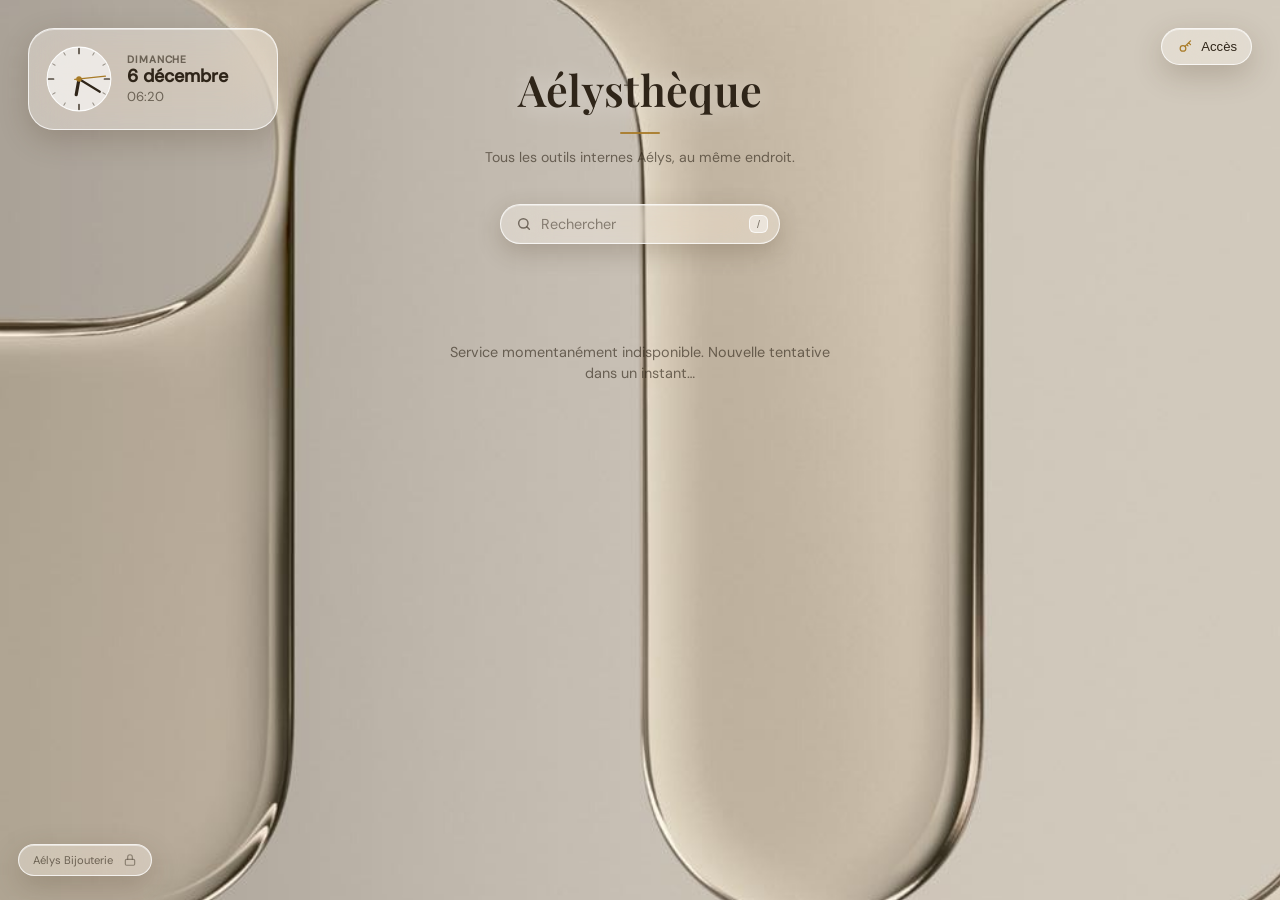
==== commit d2c8a95b: "Nom Aélysthèque, phrase mot de passe changé, import des magasins par code - Le nom redevient « Aélys" ====
--- a/index.html
+++ b/index.html
@@ -4,10 +4,10 @@
 <meta charset="UTF-8" />
 <meta name="viewport" content="width=device-width, initial-scale=1.0" />
 <meta name="theme-color" content="#cfc6b6" />
-<title>Aélythèque</title>
-<meta name="description" content="Aélythèque : tous les outils internes Aélys Bijouterie, au même endroit." />
+<title>Aélysthèque</title>
+<meta name="description" content="Aélysthèque : tous les outils internes Aélys Bijouterie, au même endroit." />
 <meta property="og:type" content="website" />
-<meta property="og:title" content="Aélythèque" />
+<meta property="og:title" content="Aélysthèque" />
 <meta property="og:description" content="Tous les outils internes Aélys Bijouterie, au même endroit." />
 <meta property="og:image" content="https://aelystheque.vercel.app/wallpaper.jpg" />
 <meta name="twitter:card" content="summary" />
@@ -350,6 +350,8 @@
   .clink { all: unset; cursor: pointer; font-size: .76rem; color: var(--ink-soft); text-decoration: underline; }
   .credtop { display: flex; align-items: center; justify-content: space-between; gap: 10px; margin-bottom: 12px; }
   .credtop b { font-size: .86rem; }
+  .cwarn { margin: 0 0 12px; padding: 10px 14px; border-radius: 14px; font-size: .78rem; line-height: 1.45; color: var(--ink);
+    background: rgba(235,192,106,.28); border: 1px solid rgba(168,123,39,.35); }
   .clist { display: flex; flex-direction: column; gap: 12px; margin-top: 14px; }
   .ccard { padding: 14px 16px; border-radius: 18px; background: rgba(255,255,255,.62); border: 1px solid var(--glass-edge); }
   .chead { display: flex; align-items: center; gap: 10px; margin-bottom: 8px; }
@@ -431,7 +433,7 @@
 </aside>
 
 <header>
-  <h1 class="wordmark">Aélythèque</h1>
+  <h1 class="wordmark">Aélysthèque</h1>
   <div class="rule"></div>
   <p>Tous les outils internes Aélys, au même endroit.</p>
 </header>
@@ -485,6 +487,7 @@
   </form>
   <div id="credView" hidden>
     <div class="credtop"><b id="credStore"></b><button class="clink" id="credLock" type="button">Verrouiller</button></div>
+    <p class="cwarn">ℹ️ Si un mot de passe ne fonctionne pas, c’est qu’il a été changé par l’équipe du magasin : je n’ai pas le nouveau mot de passe.</p>
     <input class="libsearch" id="credSearch" type="search" placeholder="Rechercher une appli" autocomplete="off" aria-label="Rechercher une appli" />
     <div class="clist" id="credList"></div>
   </div>
